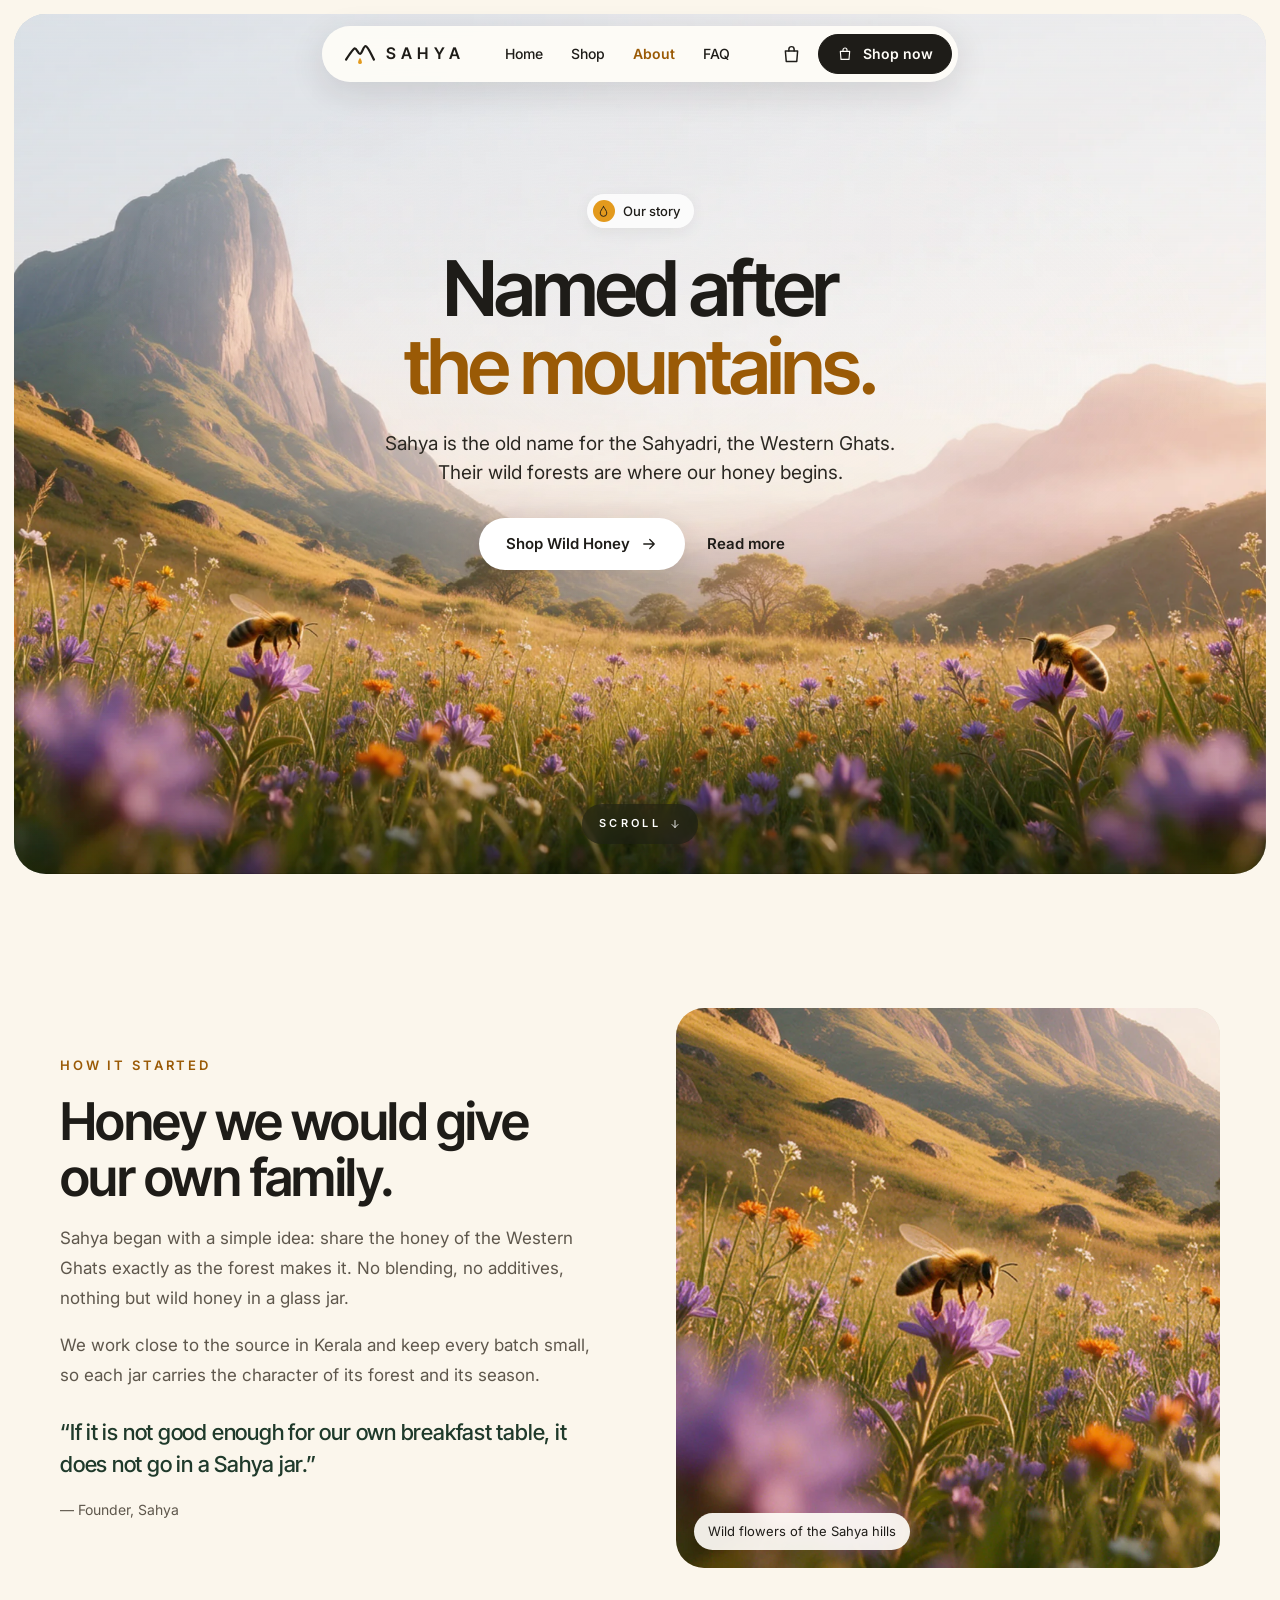
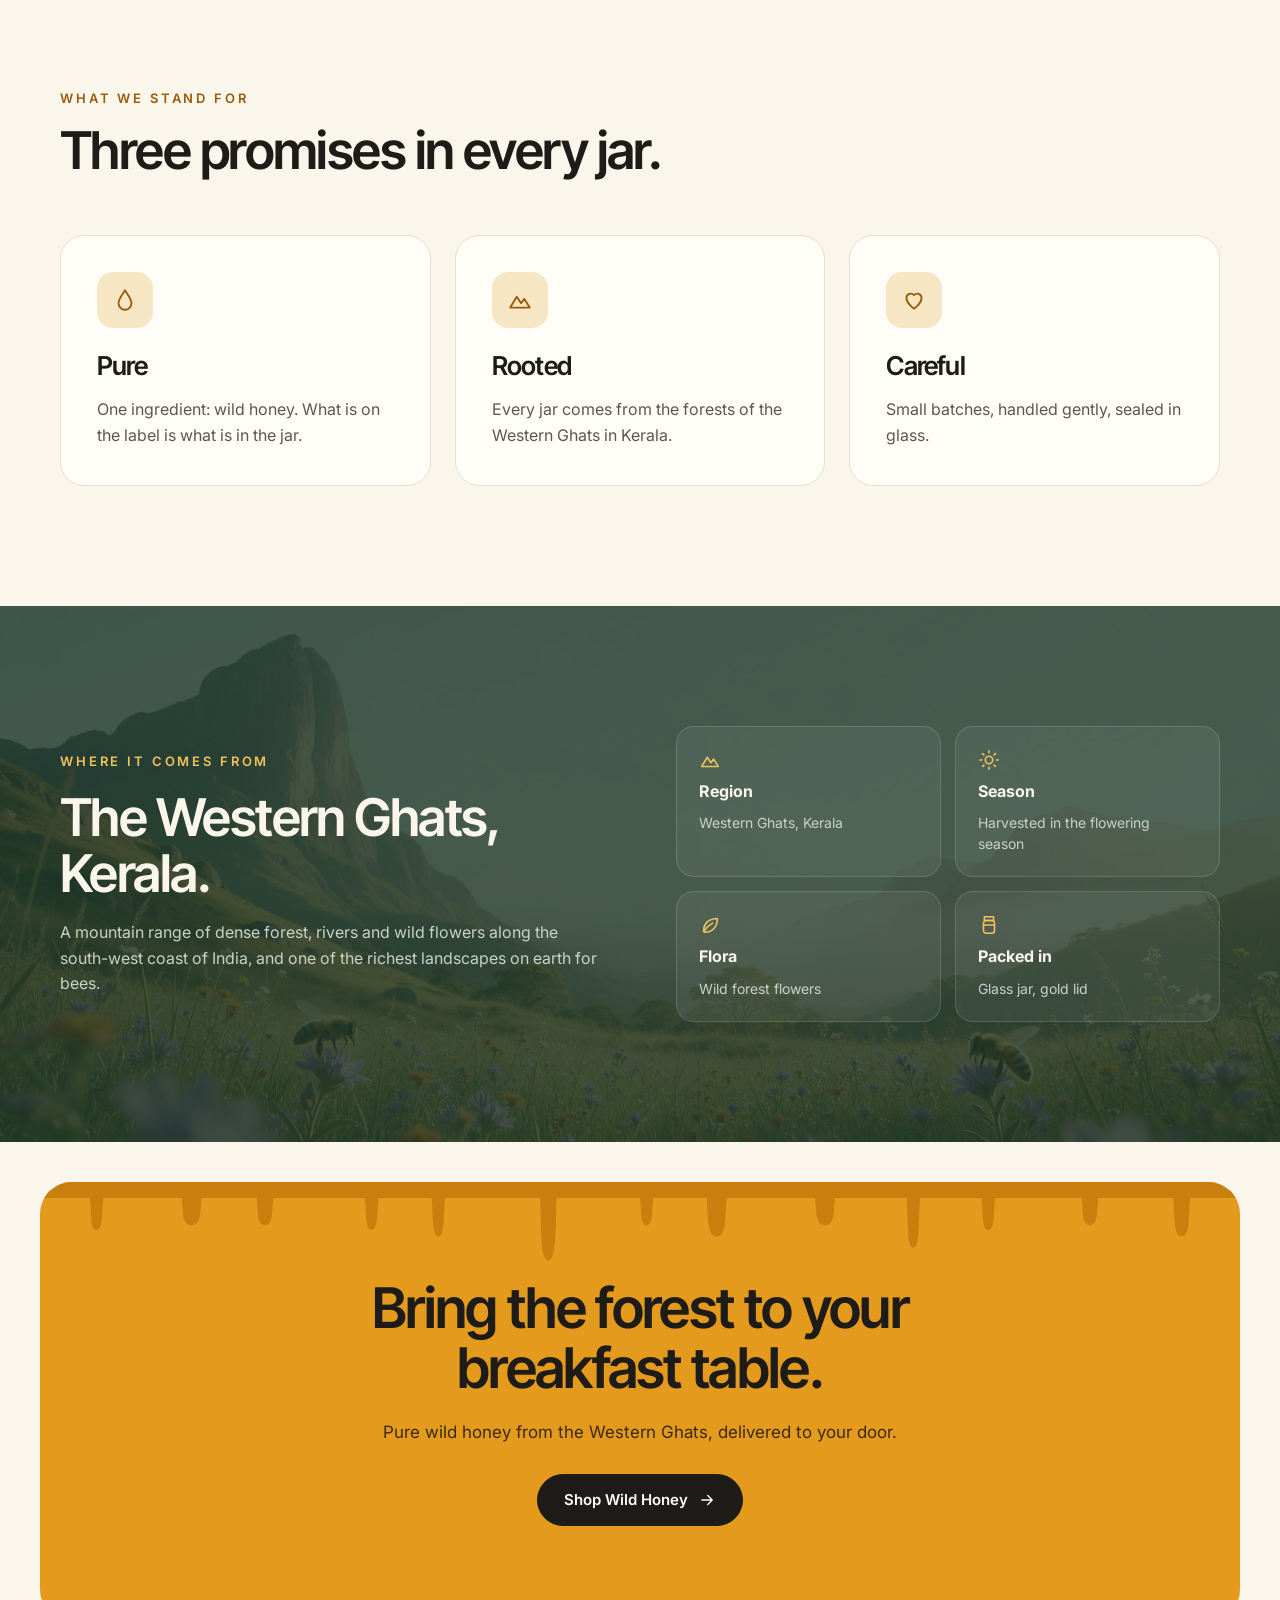
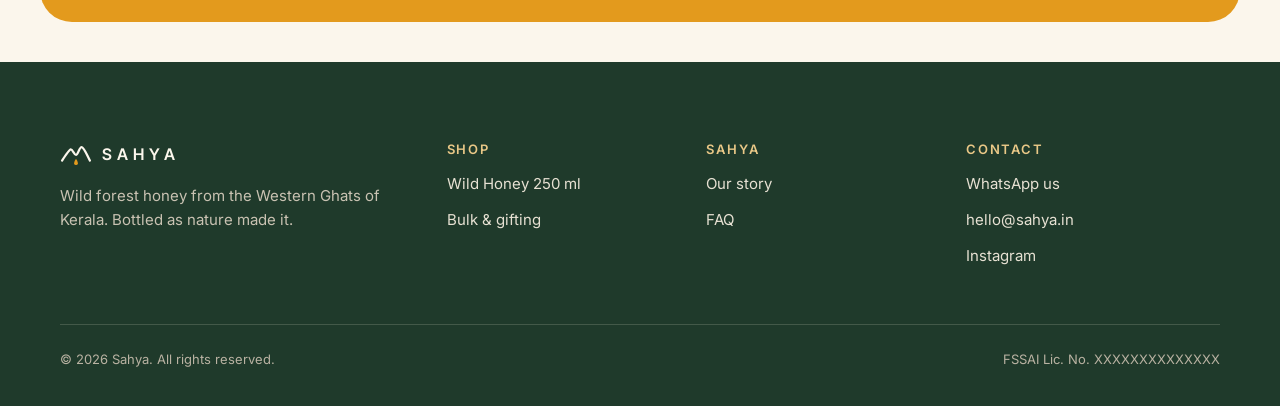
==== about.html @ 7cbea75e "Add hero background video support The hero now loads assets/video/hero.mp4 (and optional hero-mobile" ====
<!doctype html>
<html lang="en" class="no-js">
<head>
  <meta charset="utf-8">
  <meta name="viewport" content="width=device-width, initial-scale=1">
  <title>Our story — Sahya</title>
  <meta name="description" content="Sahya is named after the Sahyadri, the Western Ghats of Kerala, where our wild forest honey comes from.">
  <meta name="theme-color" content="#FBF6EC">
  <link rel="icon" href="assets/img/favicon.svg" type="image/svg+xml">
  <meta property="og:type" content="website">
  <meta property="og:title" content="Our story — Sahya">
  <meta property="og:description" content="Sahya is named after the Sahyadri, the Western Ghats of Kerala, where our wild forest honey comes from.">
  <meta property="og:image" content="assets/img/og-image.jpg">
  <meta name="twitter:card" content="summary_large_image">
  <link rel="preconnect" href="https://fonts.googleapis.com">
  <link rel="preconnect" href="https://fonts.gstatic.com" crossorigin>
  <link rel="stylesheet" href="https://fonts.googleapis.com/css2?family=Inter+Tight:wght@500;600;700&amp;family=Inter:wght@400;500;600&amp;display=swap">
  <link rel="stylesheet" href="assets/css/style.css">
</head>
<body>
<svg width="0" height="0" style="position:absolute" aria-hidden="true"><symbol id="i-leaf" viewBox="0 0 24 24" fill="none" stroke="currentColor" stroke-width="1.7" stroke-linecap="round" stroke-linejoin="round"><path d="M5 19c0-9 6-14 15-14 0 9-5 15-14 15"/><path d="M5 19c3-4 6-7 10-9"/></symbol><symbol id="i-mountain" viewBox="0 0 24 24" fill="none" stroke="currentColor" stroke-width="1.7" stroke-linecap="round" stroke-linejoin="round"><path d="M3 19l6-10 4 6 3-4 5 8z"/></symbol><symbol id="i-drop" viewBox="0 0 24 24" fill="none" stroke="currentColor" stroke-width="1.7" stroke-linecap="round" stroke-linejoin="round"><path d="M12 3c3 5 6 8 6 12a6 6 0 0 1-12 0c0-4 3-7 6-12z"/></symbol><symbol id="i-jar" viewBox="0 0 24 24" fill="none" stroke="currentColor" stroke-width="1.7" stroke-linecap="round" stroke-linejoin="round"><rect x="6" y="7" width="12" height="14" rx="3"/><path d="M7 3h10v4H7z"/><path d="M6 12h12"/></symbol><symbol id="i-bag" viewBox="0 0 24 24" fill="none" stroke="currentColor" stroke-width="1.7" stroke-linecap="round" stroke-linejoin="round"><path d="M5 8h14l-1 12H6z"/><path d="M9 8V6a3 3 0 0 1 6 0v2"/></symbol><symbol id="i-menu" viewBox="0 0 24 24" fill="none" stroke="currentColor" stroke-width="1.7" stroke-linecap="round" stroke-linejoin="round"><path d="M4 7h16M4 12h16M4 17h16"/></symbol><symbol id="i-close" viewBox="0 0 24 24" fill="none" stroke="currentColor" stroke-width="1.7" stroke-linecap="round" stroke-linejoin="round"><path d="M6 6l12 12M18 6L6 18"/></symbol><symbol id="i-chat" viewBox="0 0 24 24" fill="none" stroke="currentColor" stroke-width="1.7" stroke-linecap="round" stroke-linejoin="round"><path d="M4 18l1.5-4A7.5 7.5 0 1 1 9 17.5z"/></symbol><symbol id="i-truck" viewBox="0 0 24 24" fill="none" stroke="currentColor" stroke-width="1.7" stroke-linecap="round" stroke-linejoin="round"><path d="M3 6h11v10H3zM14 10h4l3 3v3h-7"/><circle cx="7" cy="18" r="1.6"/><circle cx="17" cy="18" r="1.6"/></symbol><symbol id="i-sun" viewBox="0 0 24 24" fill="none" stroke="currentColor" stroke-width="1.7" stroke-linecap="round" stroke-linejoin="round"><circle cx="12" cy="12" r="4"/><path d="M12 2v2M12 20v2M2 12h2M20 12h2M5 5l1.4 1.4M17.6 17.6L19 19M5 19l1.4-1.4M17.6 6.4L19 5"/></symbol><symbol id="i-shield" viewBox="0 0 24 24" fill="none" stroke="currentColor" stroke-width="1.7" stroke-linecap="round" stroke-linejoin="round"><path d="M12 3l7 3v6c0 4-3 7-7 9-4-2-7-5-7-9V6z"/><path d="M9 12l2 2 4-4"/></symbol><symbol id="i-heart" viewBox="0 0 24 24" fill="none" stroke="currentColor" stroke-width="1.7" stroke-linecap="round" stroke-linejoin="round"><path d="M12 20s-7-4.5-7-10a4 4 0 0 1 7-2.5A4 4 0 0 1 19 10c0 5.5-7 10-7 10z"/></symbol><symbol id="i-arrow" viewBox="0 0 24 24" fill="none" stroke="currentColor" stroke-width="1.7" stroke-linecap="round" stroke-linejoin="round"><path d="M5 12h14M13 6l6 6-6 6"/></symbol><symbol id="i-down" viewBox="0 0 24 24" fill="none" stroke="currentColor" stroke-width="1.7" stroke-linecap="round" stroke-linejoin="round"><path d="M12 5v14M6 13l6 6 6-6"/></symbol><symbol id="i-minus" viewBox="0 0 24 24" fill="none" stroke="currentColor" stroke-width="1.7" stroke-linecap="round" stroke-linejoin="round"><path d="M6 12h12"/></symbol><symbol id="i-plus" viewBox="0 0 24 24" fill="none" stroke="currentColor" stroke-width="1.7" stroke-linecap="round" stroke-linejoin="round"><path d="M12 6v12M6 12h12"/></symbol><symbol id="i-spoon" viewBox="0 0 24 24" fill="none" stroke="currentColor" stroke-width="1.7" stroke-linecap="round" stroke-linejoin="round"><ellipse cx="12" cy="7" rx="4" ry="5"/><path d="M12 12v9"/></symbol><symbol id="i-cup" viewBox="0 0 24 24" fill="none" stroke="currentColor" stroke-width="1.7" stroke-linecap="round" stroke-linejoin="round"><path d="M5 9h11v5a5 5 0 0 1-5 5h-1a5 5 0 0 1-5-5z"/><path d="M16 11h2a2 2 0 0 1 0 4h-2"/></symbol><symbol id="i-info" viewBox="0 0 24 24" fill="none" stroke="currentColor" stroke-width="1.7" stroke-linecap="round" stroke-linejoin="round"><circle cx="12" cy="12" r="9"/><path d="M12 11v5M12 8h.01"/></symbol><symbol id="i-check" viewBox="0 0 24 24" fill="none" stroke="currentColor" stroke-width="1.7" stroke-linecap="round" stroke-linejoin="round"><path d="M5 12l5 5L20 7"/></symbol></svg>
<a class="skip-link" href="#main">Skip to content</a>

<header class="site-header">
  <nav class="nav" aria-label="Main">
    <a class="logo" href="index.html" aria-label="Sahya home"><svg viewBox="0 0 34 28" aria-hidden="true"><path d="M2 20 C6 14 9 9 11 8 C13 7 15 14 17 14 C19 14 21 5 23 5.5 C26 6 29 15 32 20" fill="none" stroke="currentColor" stroke-width="2.4" stroke-linecap="round" stroke-linejoin="round"/><path d="M17 18 C15.4 20.6 15 21.8 15 22.8 A2 2 0 0 0 19 22.8 C19 21.8 18.6 20.6 17 18Z" fill="#E39A1D"/></svg><span class="logo__word">SAHYA</span></a>
    <ul class="nav__links"><li><a href="index.html">Home</a></li><li><a href="shop.html">Shop</a></li><li><a href="about.html" aria-current="page">About</a></li><li><a href="index.html#faq">FAQ</a></li></ul>
    <div class="nav__actions">
      <a class="icon-btn" href="shop.html" aria-label="Cart"><svg aria-hidden="true"><use href="#i-bag"/></svg><span class="cart-count" hidden>0</span></a>
      <a class="btn btn--ink nav__cta" href="shop.html"><svg aria-hidden="true"><use href="#i-bag"/></svg>Shop now</a>
      <button class="icon-btn icon-btn--dark menu-toggle" type="button" aria-label="Open menu" aria-expanded="false" aria-controls="mobile-menu">
        <span class="icon-menu"><svg aria-hidden="true"><use href="#i-menu"/></svg></span><span class="icon-close" hidden><svg aria-hidden="true"><use href="#i-close"/></svg></span>
      </button>
    </div>
    <div class="mobile-menu" id="mobile-menu">
      <a href="index.html">Home</a><a href="shop.html">Shop Wild Honey</a><a href="about.html">About Sahya</a><a href="index.html#faq">FAQ</a>
      <a class="btn btn--ink" href="shop.html">Shop now</a>
    </div>
  </nav>
</header>
<main id="main">
<section class="hero-wrap" aria-label="Introduction">
  <div class="hero hero--short">
    <div class="hero__media">
      <picture>
        <source media="(min-width: 900px)" srcset="assets/img/hero-desktop.webp" width="2048" height="1154">
        <img src="assets/img/hero-mobile.webp" width="900" height="1501" fetchpriority="high"
             alt="Granite peak, misty valley and a wildflower meadow in the Western Ghats with honeybees on the flowers">
      </picture>
      <!-- Hero video: add assets/video/hero.mp4 (16:9) and optionally assets/video/hero-mobile.mp4 (9:16).
           It fades in over the photo once it can play; until then the photo shows. -->
      <video class="hero__video" muted loop playsinline preload="none" aria-hidden="true"
             data-desktop="assets/video/hero.mp4" data-mobile="assets/video/hero-mobile.mp4"></video>
    </div>
    <div class="hero__shade" aria-hidden="true"></div>
    <div class="hero__content">
      <span class="badge intro"><span class="badge__dot"><svg aria-hidden="true"><use href="#i-drop"/></svg></span>Our story</span>
      <h1 class="hero__title intro">Named after<br><span>the mountains.</span></h1>
      <p class="hero__sub intro">Sahya is the old name for the Sahyadri, the Western Ghats. Their wild forests are where our honey begins.</p>
      <div class="hero__actions intro"><a class="btn btn--white" href="shop.html">Shop Wild Honey<svg aria-hidden="true"><use href="#i-arrow"/></svg></a><a class="btn--text" href="#story">Read more</a></div>
    </div>
    <a class="scroll-pill" href="#story">SCROLL<svg aria-hidden="true"><use href="#i-down"/></svg></a>
  </div>
</section>

<section class="section" id="story">
  <div class="container split split--even">
    <div class="split__text reveal">
      <span class="eyebrow">How it started</span>
      <h2 class="h2">Honey we would give our own family.</h2>
      <!-- EDIT: replace these two paragraphs with the real Sahya story -->
      <p class="lead">Sahya began with a simple idea: share the honey of the Western Ghats exactly as the forest makes it. No blending, no additives, nothing but wild honey in a glass jar.</p>
      <p class="lead">We work close to the source in Kerala and keep every batch small, so each jar carries the character of its forest and its season.</p>
      <p class="quote">“If it is not good enough for our own breakfast table, it does not go in a Sahya jar.”</p>
      <span class="quote-by">— Founder, Sahya</span>
    </div>
    <div class="photo-card photo-card--tall reveal">
      <img src="assets/img/bee-wildflower.webp" width="900" height="900" alt="Honeybee collecting nectar from a purple wildflower" loading="lazy">
      <span class="photo-card__label">Wild flowers of the Sahya hills</span>
    </div>
  </div>
</section>

<section class="section section--tight-top">
  <div class="container">
    <div class="section-head reveal"><span class="eyebrow">What we stand for</span><h2 class="h2">Three promises in every jar.</h2></div>
    <div class="card-grid card-grid--3"><article class="card reveal"><span class="card__icon card__icon--tint"><svg aria-hidden="true"><use href="#i-drop"/></svg></span><h3>Pure</h3><p>One ingredient: wild honey. What is on the label is what is in the jar.</p></article><article class="card reveal"><span class="card__icon card__icon--tint"><svg aria-hidden="true"><use href="#i-mountain"/></svg></span><h3>Rooted</h3><p>Every jar comes from the forests of the Western Ghats in Kerala.</p></article><article class="card reveal"><span class="card__icon card__icon--tint"><svg aria-hidden="true"><use href="#i-heart"/></svg></span><h3>Careful</h3><p>Small batches, handled gently, sealed in glass.</p></article></div>
  </div>
</section>

<section class="section origin">
  <img class="origin__bg" src="assets/img/hero-desktop.webp" alt="" loading="lazy">
  <div class="container split split--even" style="position:relative">
    <div class="split__text reveal">
      <span class="eyebrow eyebrow--light">Where it comes from</span>
      <h2 class="h2">The Western Ghats, Kerala.</h2>
      <p>A mountain range of dense forest, rivers and wild flowers along the south-west coast of India, and one of the richest landscapes on earth for bees.</p>
    </div>
    <div class="origin__facts"><div class="origin__fact reveal"><svg aria-hidden="true"><use href="#i-mountain"/></svg><strong>Region</strong><span>Western Ghats, Kerala</span></div><div class="origin__fact reveal"><svg aria-hidden="true"><use href="#i-sun"/></svg><strong>Season</strong><span>Harvested in the flowering season</span></div><div class="origin__fact reveal"><svg aria-hidden="true"><use href="#i-leaf"/></svg><strong>Flora</strong><span>Wild forest flowers</span></div><div class="origin__fact reveal"><svg aria-hidden="true"><use href="#i-jar"/></svg><strong>Packed in</strong><span>Glass jar, gold lid</span></div></div>
  </div>
</section>
<div style="height:40px"></div>

<section class="cta-wrap">
  <div class="cta reveal">
    <svg class="cta__drips" viewBox="0 0 1440 100" preserveAspectRatio="none" aria-hidden="true"><path d="M0 0 H1440 V20 H1380 C1378 44 1380 68 1370 68 C1360 68 1362 44 1360 20 H1270 C1268 37 1270 54 1260 54 C1250 54 1252 37 1250 20 H1146 C1144 40 1146 60 1138 60 C1130 60 1132 40 1130 20 H1056 C1054 51 1056 82 1048 82 C1040 82 1042 51 1040 20 H954 C952 37 954 54 942 54 C930 54 932 37 930 20 H824 C822 44 824 68 812 68 C800 68 802 44 800 20 H736 C734 37 736 54 728 54 C720 54 722 37 720 20 H620 C618 59 620 98 610 98 C600 98 602 59 600 20 H486 C484 44 486 68 478 68 C470 68 472 44 470 20 H406 C404 40 406 60 398 60 C390 60 392 40 390 20 H280 C278 37 280 54 270 54 C260 54 262 37 260 20 H194 C192 37 194 54 182 54 C170 54 172 37 170 20 H76 C74 40 76 60 68 60 C60 60 62 40 60 20 H0 Z" fill="#C97F0E"/></svg>
    <h2>Bring the forest to your breakfast table.</h2>
    <p>Pure wild honey from the Western Ghats, delivered to your door.</p>
    <a class="btn btn--ink" href="shop.html">Shop Wild Honey<svg aria-hidden="true"><use href="#i-arrow"/></svg></a>
  </div>
</section>
</main>
<footer class="site-footer">
  <div class="container">
    <div class="footer__grid">
      <div class="footer__brand">
        <a class="logo" href="index.html" aria-label="Sahya home"><svg viewBox="0 0 34 28" aria-hidden="true"><path d="M2 20 C6 14 9 9 11 8 C13 7 15 14 17 14 C19 14 21 5 23 5.5 C26 6 29 15 32 20" fill="none" stroke="currentColor" stroke-width="2.4" stroke-linecap="round" stroke-linejoin="round"/><path d="M17 18 C15.4 20.6 15 21.8 15 22.8 A2 2 0 0 0 19 22.8 C19 21.8 18.6 20.6 17 18Z" fill="#E39A1D"/></svg><span class="logo__word">SAHYA</span></a>
        <p>Wild forest honey from the Western Ghats of Kerala. Bottled as nature made it.</p>
      </div>
      <div class="footer__col">
        <h3>Shop</h3>
        <a href="shop.html">Wild Honey 250 ml</a>
        <a href="#" data-whatsapp="Hi Sahya, I would like to ask about bulk or gift orders.">Bulk &amp; gifting</a>
      </div>
      <div class="footer__col">
        <h3>Sahya</h3>
        <a href="about.html">Our story</a>
        <a href="index.html#faq">FAQ</a>
      </div>
      <div class="footer__col footer__contact">
        <h3>Contact</h3>
        <a href="#" data-whatsapp="Hi Sahya!">WhatsApp us</a>
        <a href="mailto:hello@sahya.in">hello@sahya.in</a>
        <a href="https://instagram.com/" rel="noopener" target="_blank">Instagram</a>
      </div>
    </div>
    <div class="footer__bottom">
      <span>© <span data-year>2026</span> Sahya. All rights reserved.</span>
      <span>FSSAI Lic. No. XXXXXXXXXXXXXX</span>
    </div>
  </div>
</footer>

<div class="toast" role="status" aria-live="polite"><svg aria-hidden="true"><use href="#i-check"/></svg><span class="toast__text"></span></div>
<script src="assets/js/main.js" defer></script>
</body>
</html>
---- assets/css/style.css ----
/* ==========================================================================
   Sahya — Kerala Wild Forest Honey
   Main stylesheet (mobile-first, no frameworks)
   ========================================================================== */

/* ---------- 1. Design tokens ---------- */
:root {
  --cream: #FBF6EC;
  --paper: #FFFDF8;
  --ink: #1E1C18;
  --ink-soft: #2B2822;
  --muted: #5E574C;
  --forest: #1F3A2B;
  --forest-2: #2F5240;
  --honey: #E39A1D;
  --honey-deep: #9A5A06;
  --honey-tint: #F7E6C4;
  --line: #E8DFCC;
  --sage: #C9D2C8;

  --font-body: "Inter", system-ui, -apple-system, "Segoe UI", sans-serif;
  --font-head: "Inter Tight", "Inter", system-ui, sans-serif;

  --radius-sm: 14px;
  --radius: 24px;
  --radius-lg: 32px;
  --container: 1240px;
  --gutter: 22px;
  --section: 72px;

  --shadow-sm: 0 4px 16px rgba(30, 28, 24, .06);
  --shadow: 0 10px 34px rgba(30, 28, 24, .12);
  --ease: cubic-bezier(.2, .7, .2, 1);
}

@media (min-width: 900px) {
  :root { --gutter: 40px; --section: 120px; }
}

/* ---------- 2. Base ---------- */
*, *::before, *::after { box-sizing: border-box; }
html { scroll-behavior: smooth; -webkit-text-size-adjust: 100%; }
body {
  margin: 0;
  font-family: var(--font-body);
  font-size: 16px;
  line-height: 1.6;
  color: var(--ink);
  background: var(--cream);
  -webkit-font-smoothing: antialiased;
  text-rendering: optimizeLegibility;
}
img { display: block; max-width: 100%; height: auto; }
a { color: var(--forest); }
a:hover { color: var(--honey-deep); }
button { font: inherit; color: inherit; }
:focus-visible { outline: 3px solid var(--honey); outline-offset: 3px; border-radius: 6px; }
h1, h2, h3 {
  font-family: var(--font-head);
  font-weight: 600;
  letter-spacing: -0.03em;
  line-height: 1.08;
  margin: 0;
}
p { margin: 0; }
.sr-only {
  position: absolute; width: 1px; height: 1px; padding: 0; margin: -1px;
  overflow: hidden; clip: rect(0, 0, 0, 0); white-space: nowrap; border: 0;
}
.skip-link {
  position: absolute; left: 12px; top: -60px; z-index: 100;
  padding: 10px 16px; border-radius: 999px; background: var(--ink); color: var(--paper);
}
.skip-link:focus { top: 12px; }

.container { width: 100%; max-width: var(--container); margin: 0 auto; padding: 0 var(--gutter); }
.section { padding: var(--section) 0; }
.section--tight-top { padding-top: 0; }

.eyebrow {
  display: inline-block;
  font-size: 13px; font-weight: 600; letter-spacing: .22em; text-transform: uppercase;
  color: var(--honey-deep);
}
.eyebrow--light { color: #F4C25B; }
.h2 { font-size: clamp(34px, 4.4vw, 52px); }
.lead { font-size: 17px; line-height: 1.65; color: var(--muted); }
.section-head { display: flex; flex-direction: column; gap: 14px; margin-bottom: 32px; }
@media (min-width: 900px) {
  .section-head { margin-bottom: 56px; }
  .section-head--split { flex-direction: row; align-items: flex-end; justify-content: space-between; gap: 40px; }
  .section-head--split .lead { max-width: 420px; }
}
.section-head__title { display: flex; flex-direction: column; gap: 14px; max-width: 640px; }

/* ---------- 3. Buttons ---------- */
.btn {
  display: inline-flex; align-items: center; justify-content: center; gap: 10px;
  height: 52px; padding: 0 26px; border-radius: 999px;
  border: 1.5px solid transparent;
  font-size: 15px; font-weight: 600; text-decoration: none; cursor: pointer;
  transition: background .2s, color .2s, transform .2s, box-shadow .2s;
}
.btn svg { width: 18px; height: 18px; flex: none; }
.btn--dark { background: var(--forest); color: var(--paper); border-color: var(--forest); }
.btn--dark:hover { background: var(--forest-2); color: var(--paper); }
.btn--ink { background: var(--ink); color: var(--paper); border-color: var(--ink); }
.btn--ink:hover { background: var(--forest); border-color: var(--forest); color: var(--paper); }
.btn--line { background: transparent; color: var(--forest); border-color: var(--forest); }
.btn--line:hover { background: rgba(31, 58, 43, .08); color: var(--forest); }
.btn--white { background: #fff; color: var(--ink); box-shadow: 0 10px 28px rgba(30, 28, 24, .16); }
.btn--white:hover { color: var(--ink); transform: translateY(-1px); box-shadow: 0 14px 34px rgba(30, 28, 24, .22); }
.btn--text { height: 52px; padding: 0 16px; color: var(--ink); text-decoration: none; font-weight: 600; font-size: 15px; display: inline-flex; align-items: center; }
.btn--text:hover { color: var(--honey-deep); }
.btn--block { width: 100%; }
@media (min-width: 600px) { .btn--block-mobile { width: auto; } }

/* ---------- 4. Header / pill navigation ---------- */
.site-header {
  position: fixed; z-index: 50; top: 18px; left: 0; right: 0;
  display: flex; justify-content: center; padding: 0 14px;
  pointer-events: none;
}
.nav {
  pointer-events: auto;
  position: relative;
  display: flex; align-items: center; justify-content: space-between; gap: 28px;
  width: 100%; max-width: 820px;
  padding: 6px 6px 6px 18px; border-radius: 999px;
  background: rgba(255, 253, 248, .9);
  -webkit-backdrop-filter: blur(14px); backdrop-filter: blur(14px);
  box-shadow: 0 10px 34px rgba(30, 28, 24, .12);
  transition: box-shadow .3s, background .3s;
}
.site-header.is-scrolled .nav { background: rgba(255, 253, 248, .97); box-shadow: 0 12px 40px rgba(30, 28, 24, .18); }
.logo { display: inline-flex; align-items: center; gap: 10px; text-decoration: none; color: var(--ink); }
.logo:hover { color: var(--ink); }
.logo svg { width: 32px; height: 26px; flex: none; }
.logo__word { font-family: var(--font-head); font-weight: 600; font-size: 16px; letter-spacing: .32em; }
.nav__links { display: none; gap: 4px; list-style: none; margin: 0; padding: 0; }
.nav__links a {
  display: inline-flex; padding: 8px 12px; border-radius: 999px;
  font-size: 14px; font-weight: 500; color: var(--ink); text-decoration: none;
}
.nav__links a:hover { background: rgba(30, 28, 24, .06); color: var(--ink); }
.nav__links a[aria-current="page"] { font-weight: 600; color: var(--honey-deep); }
.nav__actions { display: flex; align-items: center; gap: 4px; }
.icon-btn {
  position: relative; display: grid; place-items: center; width: 44px; height: 44px;
  border: 0; border-radius: 50%; background: transparent; color: var(--ink);
  cursor: pointer; text-decoration: none;
}
.icon-btn:hover { background: rgba(30, 28, 24, .06); color: var(--ink); }
.icon-btn svg { width: 21px; height: 21px; }
.icon-btn--dark { background: var(--ink); color: var(--paper); }
.icon-btn--dark:hover { background: var(--forest); color: var(--paper); }
.cart-count {
  position: absolute; top: 4px; right: 2px; min-width: 18px; height: 18px; padding: 0 5px;
  border-radius: 999px; background: var(--honey); color: var(--ink);
  font-size: 11px; font-weight: 700; line-height: 18px; text-align: center;
}
.cart-count[hidden] { display: none; }
.nav__cta { display: none; height: 40px; padding: 0 18px; font-size: 14px; }
.nav__cta svg { width: 16px; height: 16px; }

.mobile-menu {
  position: absolute; top: calc(100% + 8px); left: 0; right: 0;
  display: flex; flex-direction: column; padding: 8px;
  border-radius: 22px; background: var(--paper); box-shadow: 0 20px 50px rgba(30, 28, 24, .2);
  opacity: 0; transform: translateY(-6px); visibility: hidden;
  transition: opacity .2s, transform .2s, visibility .2s;
}
.mobile-menu.is-open { opacity: 1; transform: none; visibility: visible; }
.mobile-menu a:not(.btn) {
  padding: 14px 16px; border-radius: 12px; font-size: 17px; font-weight: 500;
  color: var(--ink); text-decoration: none;
}
.mobile-menu a:not(.btn):hover { background: var(--cream); }
.mobile-menu .btn { margin: 8px; }

@media (min-width: 900px) {
  .site-header { top: 26px; }
  .nav { width: auto; padding-left: 22px; }
  .nav__links { display: flex; }
  .nav__cta { display: inline-flex; }
  .menu-toggle, .mobile-menu { display: none; }
}

/* Inner pages: header sits on cream */
.page-top { padding-top: 104px; }
@media (min-width: 900px) { .page-top { padding-top: 120px; } }

/* ---------- 5. Hero ---------- */
.hero-wrap { padding: 8px; }
.hero {
  position: relative; overflow: hidden;
  height: 880px; max-height: 100svh; min-height: 660px;
  border-radius: var(--radius);
  background: linear-gradient(180deg, #C9D0DA 0%, #D3D9DF 40%, #DCDFE4 100%);
  isolation: isolate;
}
.hero__media {
  position: absolute; left: 0; right: 0; bottom: 0; top: 34%;
  -webkit-mask-image: linear-gradient(180deg, transparent 0%, #000 16%);
  mask-image: linear-gradient(180deg, transparent 0%, #000 16%);
  overflow: hidden; z-index: -2;
}
.hero__media img, .hero__media video {
  width: 100%; height: 100%; object-fit: cover; object-position: 50% 100%;
  animation: kenburns 40s ease-in-out infinite alternate;
  transform-origin: 50% 70%; will-change: transform; backface-visibility: hidden;
}
.hero__media picture, .hero__media picture img { position: absolute; inset: 0; width: 100%; height: 100%; }
.hero__video {
  position: absolute; inset: 0; opacity: 0; transition: opacity 1.2s ease;
  animation: none !important;
}
.hero__video.is-playing { opacity: 1; }
.hero__shade {
  position: absolute; inset: 0; z-index: -1; pointer-events: none;
  background:
    radial-gradient(ellipse 46% 34% at 50% 40%, rgba(240, 240, 242, .5), rgba(240, 240, 242, 0) 100%),
    linear-gradient(180deg,
    rgba(236, 238, 241, .55) 0%, rgba(236, 238, 241, .2) 30%, rgba(236, 238, 241, 0) 48%,
    rgba(20, 22, 16, 0) 78%, rgba(20, 22, 16, .22) 100%);
}
.hero__content {
  display: flex; flex-direction: column; align-items: center; text-align: center; gap: 14px;
  max-width: 900px; margin: 0 auto; padding: 116px 22px 0;
}
.badge {
  display: inline-flex; align-items: center; gap: 8px;
  padding: 6px 14px 6px 6px; border-radius: 999px;
  background: rgba(255, 255, 255, .78);
  -webkit-backdrop-filter: blur(8px); backdrop-filter: blur(8px);
  box-shadow: var(--shadow-sm);
  font-size: 13px; font-weight: 500; color: var(--ink);
}
.badge__dot { display: grid; place-items: center; width: 22px; height: 22px; border-radius: 50%; background: var(--honey); }
.badge__dot svg { width: 13px; height: 13px; }
.hero__title { font-size: clamp(40px, 6vw, 92px); line-height: 1.02; letter-spacing: -0.04em; }
.hero__title span { color: var(--honey-deep); }
.hero__sub { max-width: 520px; font-size: 16px; line-height: 1.55; color: var(--ink-soft); }
.hero__actions { display: flex; flex-wrap: wrap; justify-content: center; align-items: center; gap: 6px; padding-top: 8px; }
.hero__actions .btn--text { display: none; }
.scroll-pill {
  position: absolute; left: 50%; bottom: 22px; transform: translateX(-50%);
  display: flex; align-items: center; justify-content: center; gap: 8px;
  width: 116px; height: 40px; border-radius: 999px;
  background: rgba(24, 26, 20, .5); -webkit-backdrop-filter: blur(10px); backdrop-filter: blur(10px);
  color: #fff; text-decoration: none; font-size: 11px; font-weight: 600; letter-spacing: .3em;
  animation: bob 2.4s ease-in-out infinite;
}
.scroll-pill:hover { color: #fff; background: rgba(24, 26, 20, .65); }
.scroll-pill svg { width: 12px; height: 12px; }

@media (min-width: 900px) {
  .hero-wrap { padding: 14px; }
  .hero { height: 940px; min-height: 720px; max-height: calc(100vh - 28px); border-radius: var(--radius-lg); background: #D8DDE3; }
  .hero__media { top: 0; -webkit-mask-image: none; mask-image: none; }
  .hero__media img, .hero__media video { object-position: 50% 62%; }
  .hero__content { gap: 22px; padding-top: clamp(140px, 20vh, 190px); }
  .hero__sub { font-size: 19px; }
  .hero__actions .btn--text { display: inline-flex; }
  .scroll-pill { bottom: 30px; }
}
.hero--short { height: 760px; }
@media (min-width: 900px) { .hero--short { height: 860px; } }

/* ---------- 6. Highlights strip ---------- */
.highlights { padding: 48px 0; }
.highlights__grid {
  display: grid; grid-template-columns: repeat(2, minmax(0, 1fr)); gap: 28px 18px;
  padding-bottom: 40px; border-bottom: 1px solid var(--line);
}
.highlight { display: flex; flex-direction: column; gap: 14px; }
.icon-circle {
  flex: none; display: grid; place-items: center; width: 52px; height: 52px; border-radius: 50%;
  background: var(--honey-tint); color: var(--honey-deep);
}
.icon-circle svg { width: 24px; height: 24px; }
.highlight__text strong { display: block; font-size: 15px; font-weight: 600; }
.highlight__text span { display: block; font-size: 14px; color: var(--muted); line-height: 1.45; }
@media (min-width: 900px) {
  .highlights { padding: 80px 0 64px; }
  .highlights__grid { grid-template-columns: repeat(4, minmax(0, 1fr)); gap: 32px; padding-bottom: 56px; }
  .highlight { flex-direction: row; align-items: center; }
  .highlight__text strong { font-size: 16px; }
}

/* ---------- 7. Cards ---------- */
.card-grid { display: grid; gap: 16px; }
@media (min-width: 900px) { .card-grid--3 { grid-template-columns: repeat(3, minmax(0, 1fr)); gap: 24px; } }
@media (min-width: 700px) { .card-grid--4 { grid-template-columns: repeat(2, minmax(0, 1fr)); } }
@media (min-width: 1100px) { .card-grid--4 { grid-template-columns: repeat(4, minmax(0, 1fr)); } }
.card {
  display: flex; flex-direction: column; gap: 16px; padding: 26px;
  border-radius: var(--radius); background: var(--paper); border: 1px solid var(--line);
  transition: transform .3s var(--ease), box-shadow .3s var(--ease);
}
.card:hover { transform: translateY(-3px); box-shadow: var(--shadow); }
.card h3 { font-size: 24px; margin-top: 8px; }
.card p { font-size: 16px; line-height: 1.65; color: var(--muted); }
.card__icon {
  display: grid; place-items: center; width: 56px; height: 56px; border-radius: 16px;
  background: var(--forest); color: #F4C25B;
}
.card__icon svg { width: 26px; height: 26px; }
.card__icon--tint { background: var(--honey-tint); color: var(--honey-deep); }
.card--sm { padding: 24px; gap: 12px; border-radius: 20px; }
.card--sm h3 { font-size: 20px; margin-top: 0; }
.card--sm p { font-size: 15px; }
.card--sm .card__icon { width: 48px; height: 48px; border-radius: 14px; }
@media (min-width: 900px) { .card { padding: 36px; } .card h3 { font-size: 26px; } .card--sm { padding: 24px; } .card--sm h3 { font-size: 20px; } }

/* ---------- 8. Featured product ---------- */
.feature { display: grid; gap: 32px; align-items: center; }
@media (min-width: 900px) { .feature { grid-template-columns: repeat(2, minmax(0, 1fr)); gap: 72px; } }
.product-stage {
  position: relative; overflow: hidden; display: grid; place-items: center;
  min-height: 380px; padding: 40px 24px; border-radius: 28px;
  background: radial-gradient(circle at 50% 42%, #FFF3D6 0%, #F7E6C4 55%, #EFD6A6 100%);
}
.product-stage img { width: 200px; filter: drop-shadow(0 24px 30px rgba(90, 60, 10, .28)); animation: float 6s ease-in-out infinite; }
@media (min-width: 900px) { .product-stage { min-height: 560px; padding: 56px; } .product-stage img { width: 300px; } }
.tag {
  position: absolute; top: 20px; left: 20px; padding: 8px 14px; border-radius: 999px;
  background: var(--forest); color: var(--paper); font-size: 12px; font-weight: 600; letter-spacing: .08em;
}
.feature__info { display: flex; flex-direction: column; gap: 18px; }
.price-row { display: flex; align-items: baseline; flex-wrap: wrap; gap: 12px; }
.price { font-family: var(--font-head); font-size: 28px; font-weight: 600; color: var(--honey-deep); letter-spacing: -0.02em; }
.price-note { font-size: 15px; color: var(--muted); }
.spec-list { list-style: none; margin: 0; padding: 0; }
.spec-list li { display: flex; gap: 14px; align-items: flex-start; padding: 16px 0; border-top: 1px solid var(--line); }
.spec-list svg { width: 20px; height: 20px; color: var(--honey-deep); flex: none; margin-top: 2px; }
.spec-list strong { display: block; font-size: 13px; letter-spacing: .14em; text-transform: uppercase; }
.spec-list span { font-size: 15px; color: var(--muted); }
.btn-row { display: flex; flex-wrap: wrap; gap: 12px; padding-top: 6px; }
.btn-row .btn { flex: 1 1 100%; }
@media (min-width: 600px) { .btn-row .btn { flex: 0 0 auto; } }

/* ---------- 9. Process (forest band) ---------- */
.process { position: relative; overflow: hidden; background: var(--forest); color: var(--cream); }
.process .h2 { color: var(--cream); }
.process__ridge { position: absolute; left: 0; bottom: 0; width: 100%; height: 120px; opacity: .35; pointer-events: none; }
@media (min-width: 900px) { .process__ridge { height: 200px; } }
.steps { position: relative; list-style: none; margin: 0; padding: 0; display: grid; gap: 28px; }
.step { display: flex; gap: 18px; }
.step__num {
  flex: none; display: grid; place-items: center; width: 56px; height: 56px; border-radius: 50%;
  background: var(--honey); color: var(--ink);
  font-family: var(--font-head); font-size: 22px; font-weight: 600; position: relative; z-index: 1;
}
.step h3 { font-size: 22px; color: var(--cream); margin-bottom: 8px; }
.step p { font-size: 15px; line-height: 1.6; color: var(--sage); }
@media (min-width: 900px) {
  .steps { grid-template-columns: repeat(4, minmax(0, 1fr)); gap: 40px; }
  .steps::before { content: ""; position: absolute; left: 28px; right: 12%; top: 28px; border-top: 2px dashed rgba(244, 194, 91, .45); }
  .step { flex-direction: column; gap: 16px; }
}

/* ---------- 10. Split (image + text) ---------- */
.split { display: grid; gap: 32px; align-items: center; }
@media (min-width: 900px) { .split { grid-template-columns: 1.1fr 1fr; gap: 72px; } .split--even { grid-template-columns: 1fr 1fr; } }
.photo-card { position: relative; overflow: hidden; border-radius: 28px; min-height: 320px; background: #E9E2CF; }
.photo-card img { position: absolute; inset: 0; width: 100%; height: 100%; object-fit: cover; transition: transform 1.2s var(--ease); }
.photo-card:hover img { transform: scale(1.04); }
.photo-card__label {
  position: absolute; left: 18px; bottom: 18px; padding: 8px 14px; border-radius: 999px;
  background: rgba(255, 253, 248, .92); font-size: 13px; color: var(--ink);
}
@media (min-width: 900px) { .photo-card { min-height: 480px; } .photo-card--tall { min-height: 560px; } }
.split__text { display: flex; flex-direction: column; gap: 18px; }
.split__text .lead { line-height: 1.75; }
.quote { font-family: var(--font-head); font-size: 22px; font-weight: 500; line-height: 1.45; color: var(--forest); letter-spacing: -0.01em; margin-top: 8px; }
.quote-by { font-size: 14px; color: var(--muted); }

/* ---------- 11. FAQ / accordions ---------- */
.faq { display: grid; gap: 24px; }
@media (min-width: 900px) { .faq { grid-template-columns: 1fr 1.6fr; gap: 72px; } }
.accordion { border-top: 1px solid var(--line); }
.accordion details { border-bottom: 1px solid var(--line); }
.accordion summary {
  display: flex; justify-content: space-between; align-items: center; gap: 20px;
  padding: 22px 4px; cursor: pointer; list-style: none;
  font-size: 17px; font-weight: 500;
}
.accordion summary::-webkit-details-marker { display: none; }
.accordion__icon {
  flex: none; display: grid; place-items: center; width: 36px; height: 36px; border-radius: 50%;
  background: var(--honey-tint); color: var(--honey-deep); transition: transform .25s var(--ease);
}
.accordion__icon svg { width: 18px; height: 18px; }
.accordion details[open] .accordion__icon { transform: rotate(45deg); }
.accordion details p { padding: 0 4px 24px; font-size: 16px; line-height: 1.7; color: var(--muted); max-width: 720px; }
.accordion--compact summary { padding: 18px 2px; font-size: 16px; font-weight: 600; }
.accordion--compact .accordion__icon { width: auto; height: auto; background: none; }
.accordion--compact details p { padding: 0 2px 20px; font-size: 15px; }
@media (min-width: 900px) { .accordion summary { font-size: 19px; } .accordion--compact summary { font-size: 16px; } }

/* ---------- 12. CTA band ---------- */
.cta-wrap { padding: 0 16px 16px; }
@media (min-width: 900px) { .cta-wrap { padding: 0 40px 40px; } }
.cta {
  position: relative; overflow: hidden; max-width: 1360px; margin: 0 auto;
  display: flex; flex-direction: column; align-items: center; text-align: center; gap: 20px;
  padding: 72px 24px; border-radius: var(--radius);
  background: var(--honey);
}
.cta__drips { position: absolute; left: 0; top: 0; width: 100%; height: 50px; }
.cta__drips path { transform-box: fill-box; transform-origin: 50% 0; animation: drip 5s ease-in-out infinite; }
.cta h2 { position: relative; max-width: 760px; font-size: clamp(32px, 4.6vw, 56px); }
.cta p { position: relative; max-width: 520px; font-size: 17px; color: #3A2A0E; }
.cta .btn { position: relative; margin-top: 8px; }
@media (min-width: 900px) { .cta { padding: 96px 40px; border-radius: var(--radius-lg); } .cta__drips { height: 80px; } }

/* ---------- 13. Footer ---------- */
.site-footer { background: var(--forest); color: #E7E1D3; padding: 56px 0 28px; }
.footer__grid { display: grid; grid-template-columns: repeat(2, minmax(0, 1fr)); gap: 36px 20px; }
.footer__brand { grid-column: 1 / -1; display: flex; flex-direction: column; gap: 16px; }
.footer__brand .logo { color: var(--cream); }
.footer__brand p { max-width: 320px; font-size: 15px; color: #C9C2B2; }
.footer__col { display: flex; flex-direction: column; gap: 12px; }
.footer__col h3 { font-family: var(--font-body); font-size: 13px; letter-spacing: .14em; text-transform: uppercase; color: #E9C887; margin-bottom: 4px; }
.footer__col a, .footer__col span { color: #E7E1D3; text-decoration: none; font-size: 15px; }
.footer__col a:hover { color: #F4C25B; }
.footer__contact { grid-column: 1 / -1; }
.footer__bottom {
  display: flex; flex-wrap: wrap; justify-content: space-between; gap: 12px;
  margin-top: 40px; padding-top: 24px; border-top: 1px solid rgba(231, 225, 211, .18);
  font-size: 13px; color: #B9B2A2;
}
@media (min-width: 900px) {
  .site-footer { padding: 80px 0 36px; }
  .footer__grid { grid-template-columns: 1.6fr 1fr 1fr 1.2fr; gap: 48px; }
  .footer__brand, .footer__contact { grid-column: auto; }
  .footer__bottom { margin-top: 56px; }
}

/* ---------- 14. Product page ---------- */
.breadcrumb { display: flex; flex-wrap: wrap; gap: 8px; font-size: 14px; color: var(--muted); margin-bottom: 18px; list-style: none; padding: 0; }
.breadcrumb a { color: var(--muted); }
.breadcrumb li + li::before { content: "/"; margin-right: 8px; }
.pdp { display: grid; gap: 28px; align-items: start; }
@media (min-width: 900px) { .pdp { grid-template-columns: 1.05fr 1fr; gap: 72px; } .breadcrumb { margin-bottom: 28px; } }
.gallery { display: flex; flex-direction: column; gap: 12px; }
@media (min-width: 900px) { .gallery { position: sticky; top: 110px; gap: 16px; } }
.gallery__main {
  position: relative; overflow: hidden; height: 420px; border-radius: var(--radius);
  background: radial-gradient(circle at 50% 40%, #FFF4DA 0%, #F7E6C4 55%, #EAD09C 100%);
  display: grid; place-items: center;
}
.gallery__main img { transition: opacity .35s; }
.gallery__main img.is-jar { width: 230px; filter: drop-shadow(0 26px 30px rgba(90, 60, 10, .3)); }
.gallery__main img.is-photo { position: absolute; inset: 0; width: 100%; height: 100%; object-fit: cover; }
.gallery__main img.is-fading { opacity: 0; }
@media (min-width: 900px) { .gallery__main { height: 620px; border-radius: var(--radius-lg); } .gallery__main img.is-jar { width: 330px; } }
.thumbs { display: grid; grid-template-columns: repeat(4, minmax(0, 1fr)); gap: 10px; }
.thumb {
  position: relative; aspect-ratio: 1; padding: 0; overflow: hidden; cursor: pointer;
  border-radius: 16px; border: 1.5px solid var(--line); background: var(--honey-tint);
}
.thumb img { width: 100%; height: 100%; object-fit: cover; }
.thumb--jar img { object-fit: contain; padding: 10%; }
.thumb[aria-pressed="true"] { border: 2px solid var(--forest); }
.thumb[aria-pressed="true"]::after { content: ""; position: absolute; inset: 0; border-radius: 14px; box-shadow: inset 0 0 0 2px var(--paper); }
@media (min-width: 900px) { .thumbs { gap: 14px; } }

.pdp__info { display: flex; flex-direction: column; gap: 20px; }
@media (min-width: 900px) { .pdp__info { gap: 24px; } }
.pdp__title { font-size: clamp(38px, 4.4vw, 56px); line-height: 1.04; }
.pdp__price { font-size: 30px; }
.field-label { display: block; font-size: 13px; font-weight: 600; letter-spacing: .14em; text-transform: uppercase; margin-bottom: 12px; }
.size-group { border: 0; margin: 0; padding: 0; }
.size-group legend { padding: 0; }
.sizes { display: grid; grid-template-columns: repeat(3, minmax(0, 1fr)); gap: 10px; }
.size {
  min-height: 64px; display: flex; flex-direction: column; align-items: center; justify-content: center; gap: 2px;
  border-radius: var(--radius-sm); border: 1.5px solid var(--line); background: var(--paper); cursor: pointer;
  transition: border-color .2s, background .2s;
}
.size strong { font-size: 16px; }
.size span { font-size: 12px; color: var(--muted); }
.size:hover { border-color: #CFC3A8; }
.size[aria-pressed="true"] { border: 2px solid var(--forest); background: rgba(31, 58, 43, .05); }
.size:disabled { opacity: .55; cursor: not-allowed; }
.buy-row { display: flex; flex-wrap: wrap; gap: 12px; }
.stepper { display: flex; align-items: center; height: 54px; border-radius: 999px; border: 1.5px solid var(--line); background: var(--paper); }
.stepper button { width: 52px; height: 52px; border: 0; background: none; display: grid; place-items: center; cursor: pointer; border-radius: 50%; }
.stepper button:hover { background: var(--cream); }
.stepper svg { width: 18px; height: 18px; }
.stepper output { min-width: 28px; text-align: center; font-size: 17px; font-weight: 600; }
.buy-row .btn { flex: 1 1 200px; height: 54px; font-size: 16px; }
.btn--whatsapp { height: 54px; font-size: 16px; }
.delivery {
  display: flex; align-items: center; gap: 12px; padding: 14px 16px; border-radius: var(--radius-sm);
  background: var(--honey-tint); font-size: 14px;
}
.delivery svg { width: 20px; height: 20px; color: var(--honey-deep); flex: none; }
.facts { display: grid; grid-template-columns: minmax(0, 1fr); gap: 10px; }
@media (min-width: 480px) { .facts { grid-template-columns: repeat(3, minmax(0, 1fr)); } }
.fact { display: flex; flex-direction: column; gap: 6px; padding: 16px; border-radius: 16px; background: var(--paper); border: 1px solid var(--line); }
.fact svg { width: 20px; height: 20px; color: var(--honey-deep); }
.fact strong { font-size: 12px; letter-spacing: .12em; text-transform: uppercase; }
.fact span { font-size: 14px; color: var(--muted); line-height: 1.4; }
.notice {
  display: flex; gap: 12px; align-items: flex-start; margin-top: 16px;
  padding: 16px 18px; border-radius: var(--radius-sm); border: 1px solid var(--line); background: var(--paper);
  font-size: 14px; color: var(--muted);
}
.notice svg { width: 20px; height: 20px; color: var(--honey-deep); flex: none; }

/* ---------- 15. About: origin band ---------- */
.origin { position: relative; overflow: hidden; color: var(--cream); background: var(--forest); }
.origin__bg { position: absolute; inset: 0; width: 100%; height: 100%; object-fit: cover; opacity: .18; }
.origin .h2 { color: var(--cream); }
.origin p { color: var(--sage); }
.origin__facts { display: grid; grid-template-columns: repeat(2, minmax(0, 1fr)); gap: 14px; }
.origin__fact {
  display: flex; flex-direction: column; gap: 8px; padding: 22px; border-radius: 18px;
  background: rgba(255, 253, 248, .06); border: 1px solid rgba(255, 253, 248, .14);
}
.origin__fact svg { width: 22px; height: 22px; color: #F4C25B; }
.origin__fact strong { font-size: 16px; }
.origin__fact span { font-size: 14px; color: var(--sage); line-height: 1.5; }

/* ---------- 16. Toast ---------- */
.toast {
  position: fixed; z-index: 60; left: 50%; bottom: 24px; transform: translate(-50%, 20px);
  display: flex; align-items: center; gap: 10px; padding: 14px 20px; border-radius: 999px;
  background: var(--ink); color: var(--paper); font-size: 15px; font-weight: 500;
  box-shadow: var(--shadow); opacity: 0; pointer-events: none; transition: opacity .3s, transform .3s var(--ease);
}
.toast.is-visible { opacity: 1; transform: translate(-50%, 0); }
.toast svg { width: 18px; height: 18px; color: #F4C25B; }

/* ---------- 17. Motion ---------- */
@keyframes kenburns { from { transform: scale(1); } to { transform: scale(1.06); } }
@keyframes bob { 0%, 100% { transform: translate(-50%, 0); } 50% { transform: translate(-50%, 6px); } }
@keyframes float { 0%, 100% { transform: translateY(0); } 50% { transform: translateY(-14px); } }
@keyframes drip { 0%, 100% { transform: scaleY(1); } 50% { transform: scaleY(1.18); } }
@keyframes rise-in { from { opacity: 0; transform: translateY(18px); } to { opacity: 1; transform: none; } }

.intro { animation: rise-in .9s var(--ease) both; }
.intro:nth-child(2) { animation-delay: .1s; }
.intro:nth-child(3) { animation-delay: .2s; }
.intro:nth-child(4) { animation-delay: .3s; }

.reveal { opacity: 0; transform: translateY(24px); transition: opacity .8s var(--ease), transform .8s var(--ease); }
.reveal.is-visible { opacity: 1; transform: none; }
.no-js .reveal { opacity: 1; transform: none; }

@media (prefers-reduced-motion: reduce) {
  *, *::before, *::after { animation: none !important; transition: none !important; scroll-behavior: auto !important; }
  .reveal { opacity: 1; transform: none; }
}
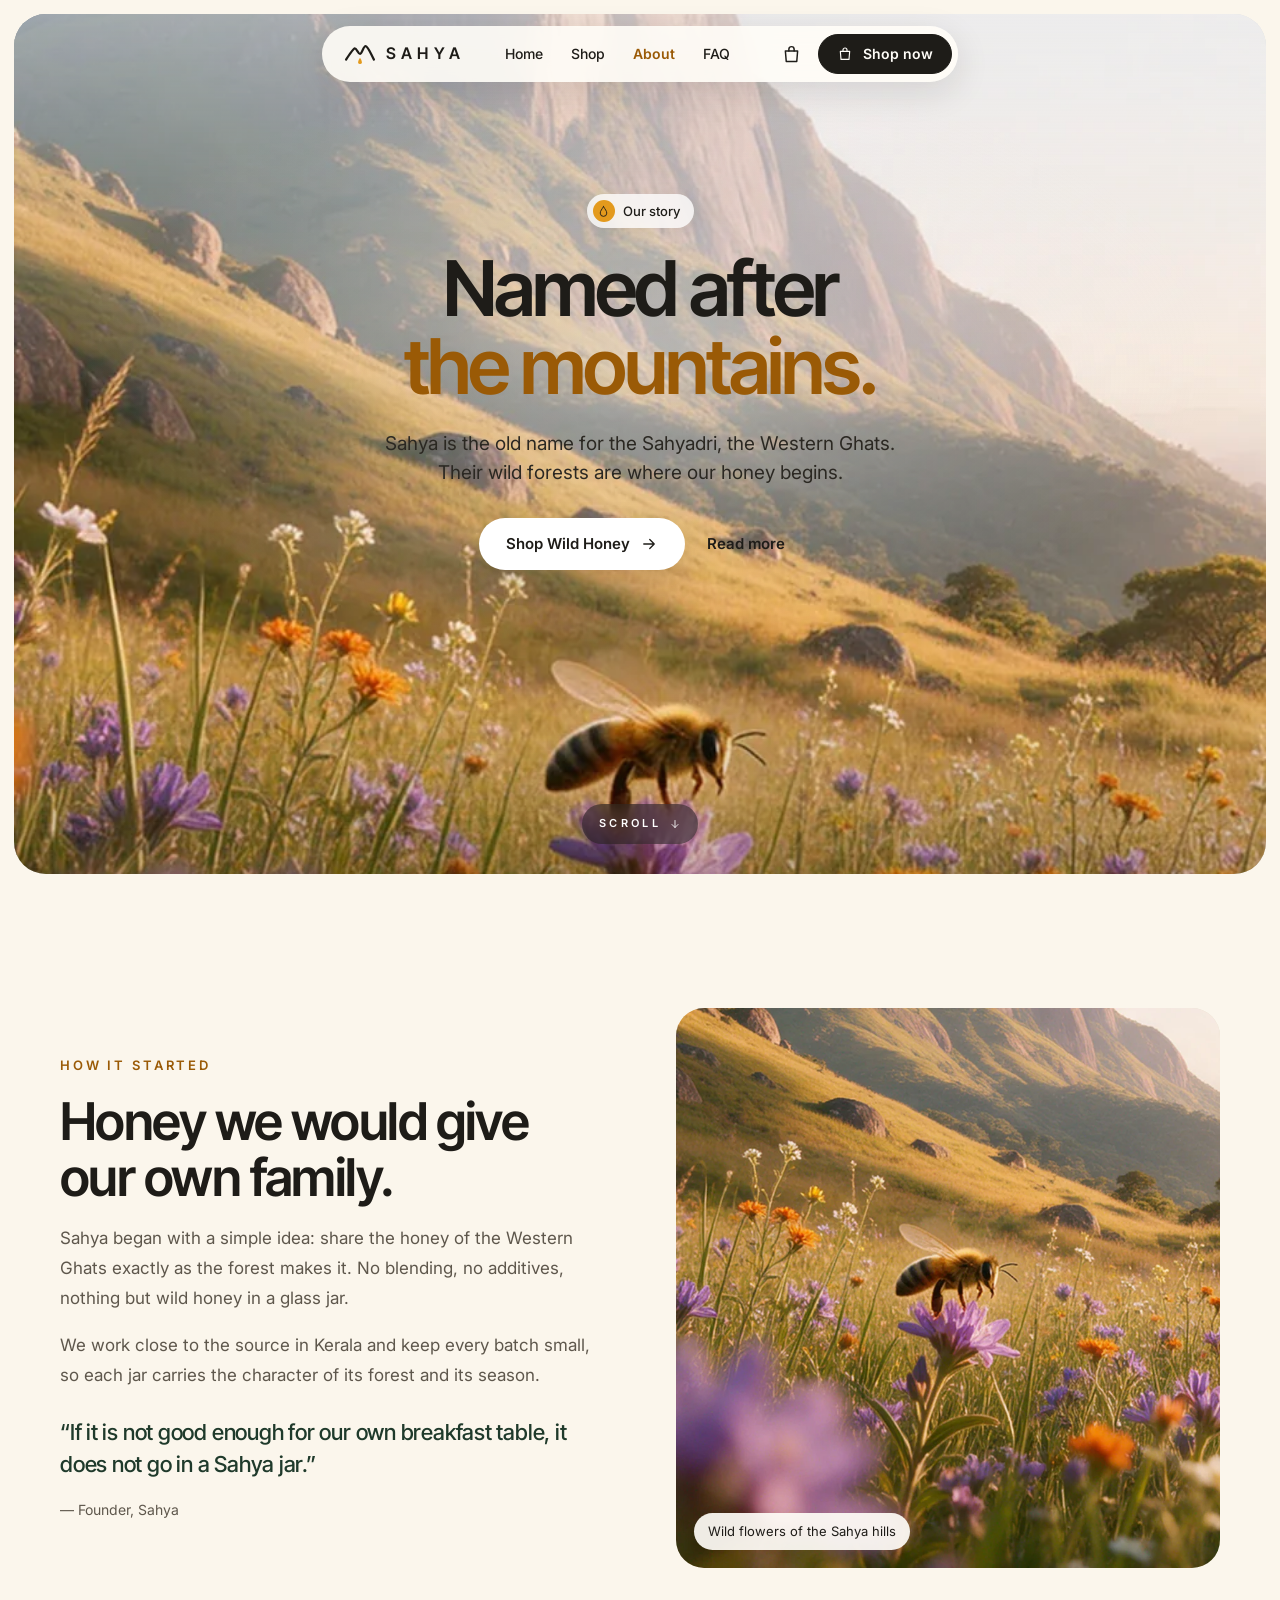
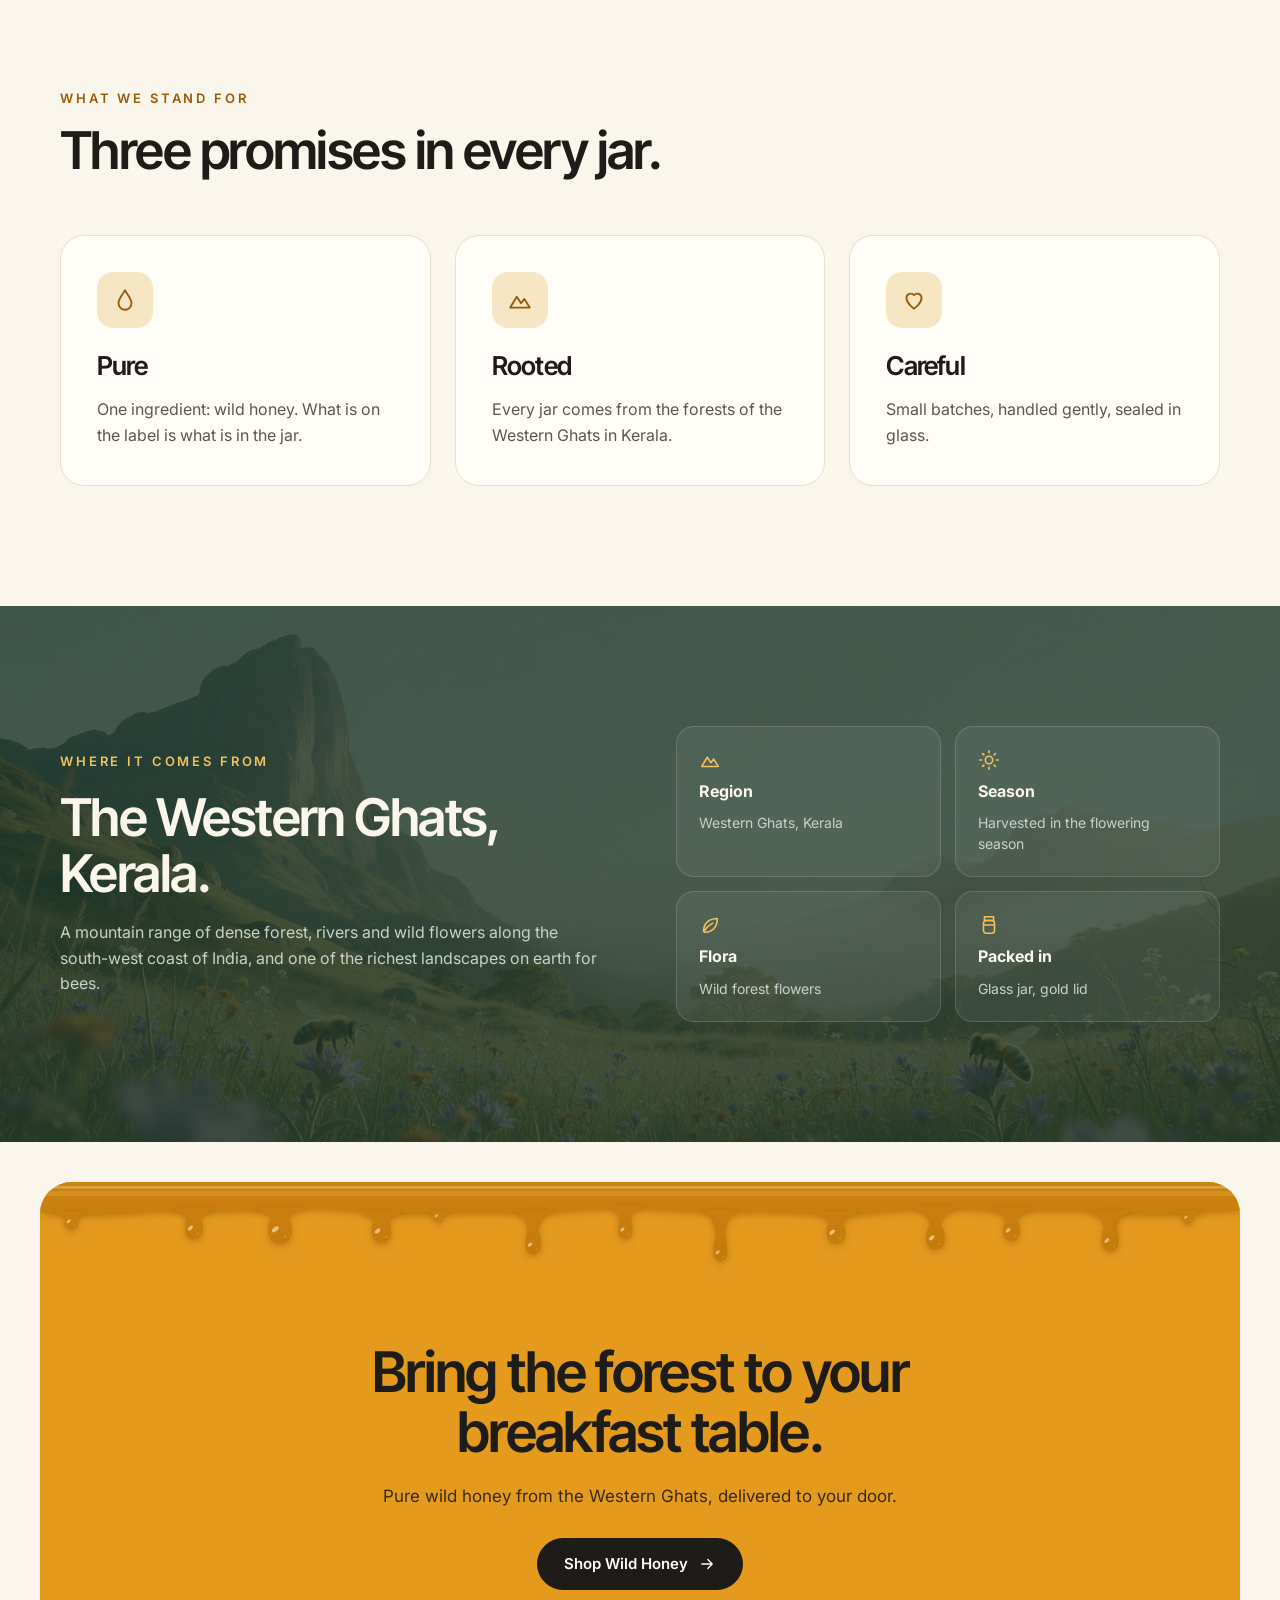
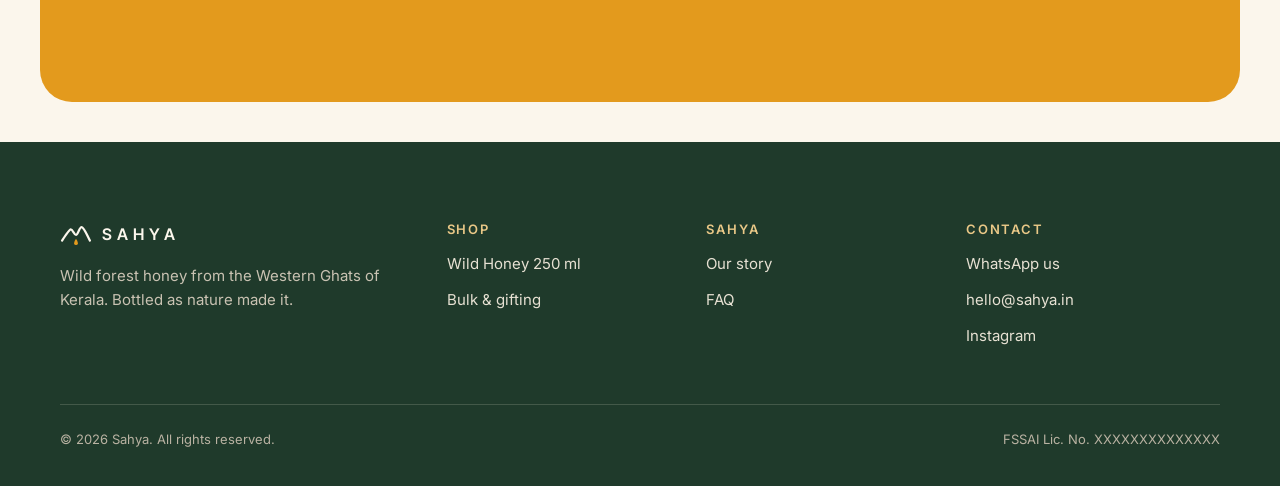
==== commit e0f179fe: "Animate honey dripping in the call-to-action band Canvas animation: glossy honey drips grow from the" ====
--- a/about.html
+++ b/about.html
@@ -104,6 +104,10 @@
 <section class="cta-wrap">
   <div class="cta reveal">
     <svg class="cta__drips" viewBox="0 0 1440 100" preserveAspectRatio="none" aria-hidden="true"><path d="M0 0 H1440 V20 H1380 C1378 44 1380 68 1370 68 C1360 68 1362 44 1360 20 H1270 C1268 37 1270 54 1260 54 C1250 54 1252 37 1250 20 H1146 C1144 40 1146 60 1138 60 C1130 60 1132 40 1130 20 H1056 C1054 51 1056 82 1048 82 C1040 82 1042 51 1040 20 H954 C952 37 954 54 942 54 C930 54 932 37 930 20 H824 C822 44 824 68 812 68 C800 68 802 44 800 20 H736 C734 37 736 54 728 54 C720 54 722 37 720 20 H620 C618 59 620 98 610 98 C600 98 602 59 600 20 H486 C484 44 486 68 478 68 C470 68 472 44 470 20 H406 C404 40 406 60 398 60 C390 60 392 40 390 20 H280 C278 37 280 54 270 54 C260 54 262 37 260 20 H194 C192 37 194 54 182 54 C170 54 172 37 170 20 H76 C74 40 76 60 68 60 C60 60 62 40 60 20 H0 Z" fill="#C97F0E"/></svg>
+    <canvas class="cta__honey" aria-hidden="true"></canvas>
+    <!-- Optional: add assets/video/honey-drip.mp4 to show a real honey video here instead of the animation -->
+    <video class="cta__video" muted loop playsinline preload="none" aria-hidden="true"
+           data-desktop="assets/video/honey-drip.mp4" data-mobile="assets/video/honey-drip-mobile.mp4"></video>
     <h2>Bring the forest to your breakfast table.</h2>
     <p>Pure wild honey from the Western Ghats, delivered to your door.</p>
     <a class="btn btn--ink" href="shop.html">Shop Wild Honey<svg aria-hidden="true"><use href="#i-arrow"/></svg></a>
--- a/assets/css/style.css
+++ b/assets/css/style.css
@@ -405,15 +405,22 @@
 .cta {
   position: relative; overflow: hidden; max-width: 1360px; margin: 0 auto;
   display: flex; flex-direction: column; align-items: center; text-align: center; gap: 20px;
-  padding: 72px 24px; border-radius: var(--radius);
+  padding: 120px 24px 80px; border-radius: var(--radius);
   background: var(--honey);
+  isolation: isolate;
 }
 .cta__drips { position: absolute; left: 0; top: 0; width: 100%; height: 50px; }
 .cta__drips path { transform-box: fill-box; transform-origin: 50% 0; animation: drip 5s ease-in-out infinite; }
+.cta__honey { position: absolute; inset: 0; width: 100%; height: 100%; pointer-events: none; }
+html:not(.no-js) .cta__drips { display: none; }
+.no-js .cta__honey { display: none; }
+.cta__video { position: absolute; inset: 0; width: 100%; height: 100%; object-fit: cover; opacity: 0; transition: opacity 1.2s ease; }
+.cta__video.is-playing { opacity: 1; }
+.cta.has-video .cta__honey { display: none; }
 .cta h2 { position: relative; max-width: 760px; font-size: clamp(32px, 4.6vw, 56px); }
 .cta p { position: relative; max-width: 520px; font-size: 17px; color: #3A2A0E; }
 .cta .btn { position: relative; margin-top: 8px; }
-@media (min-width: 900px) { .cta { padding: 96px 40px; border-radius: var(--radius-lg); } .cta__drips { height: 80px; } }
+@media (min-width: 900px) { .cta { padding: 160px 40px 112px; border-radius: var(--radius-lg); } .cta__drips { height: 80px; } }
 
 /* ---------- 13. Footer ---------- */
 .site-footer { background: var(--forest); color: #E7E1D3; padding: 56px 0 28px; }
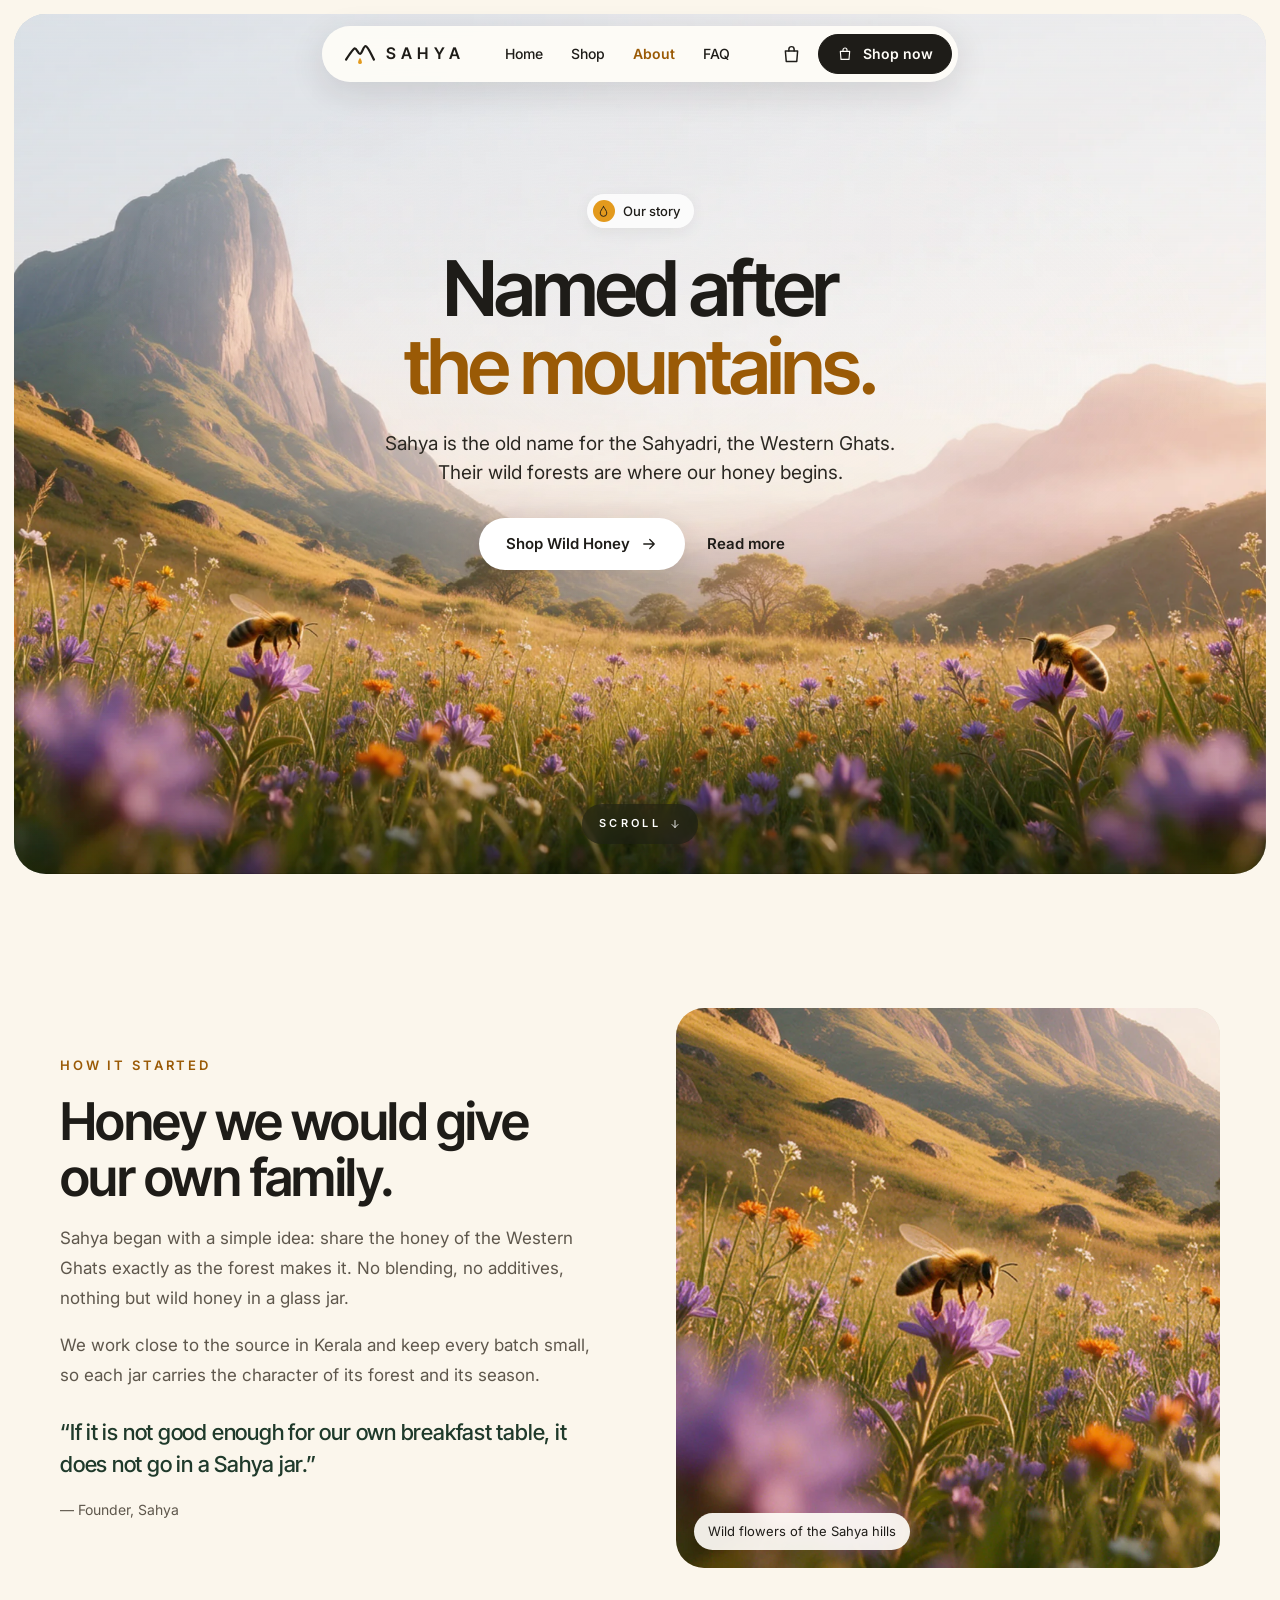
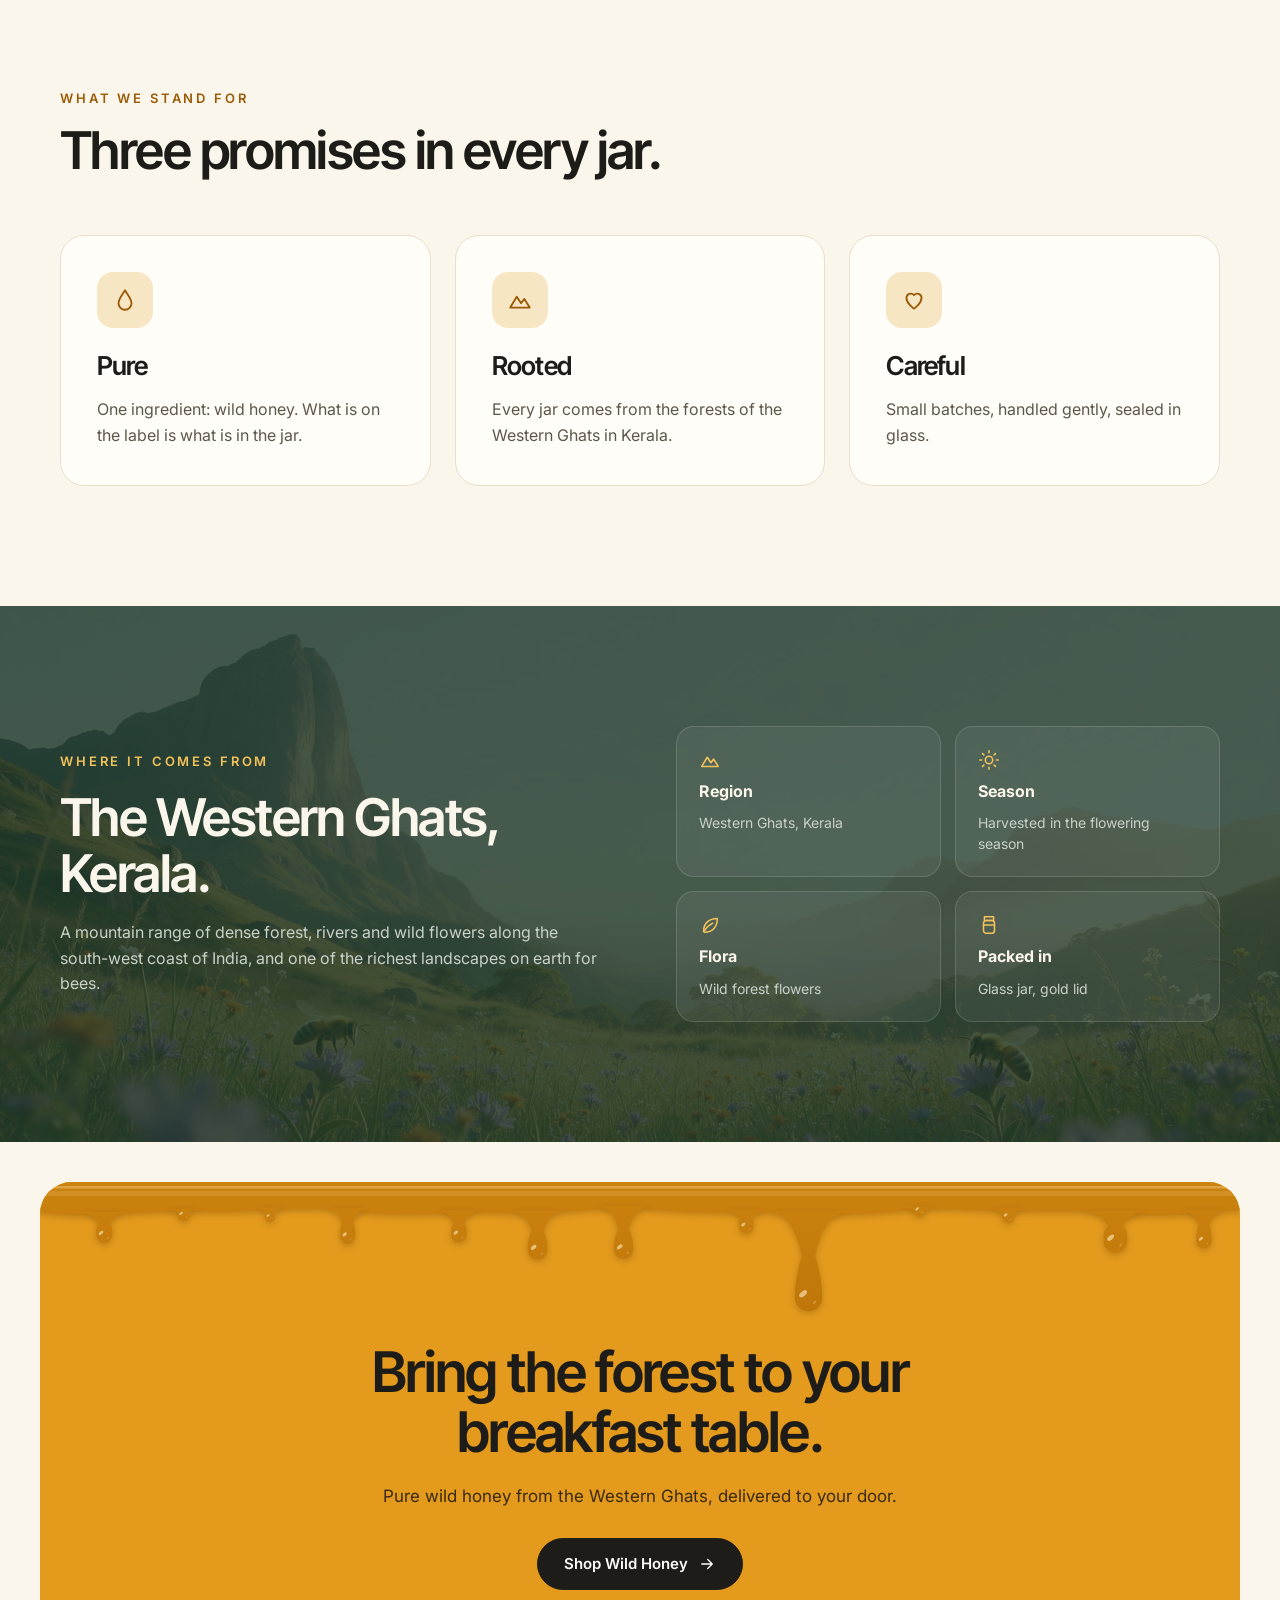
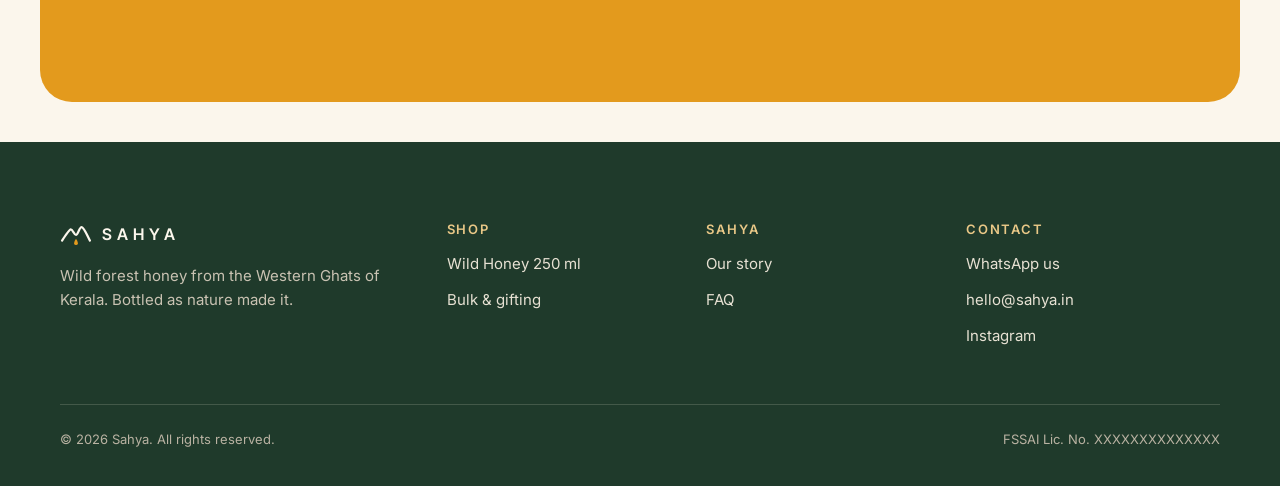
==== commit 3e368b05: "Add mobile hero video (9:16 honeybees in the meadow) - hero-mobile.mp4: 720x1280, 15.6 s seamless lo" ====
--- a/about.html
+++ b/about.html
@@ -47,11 +47,11 @@
         <img src="assets/img/hero-mobile.webp" width="900" height="1501" fetchpriority="high"
              alt="Granite peak, misty valley and a wildflower meadow in the Western Ghats with honeybees on the flowers">
       </picture>
-      <!-- Hero video: add assets/video/hero.mp4 (16:9) and optionally assets/video/hero-mobile.mp4 (9:16).
-           It fades in over the photo once it can play; until then the photo shows. -->
-      <video class="hero__video" muted loop playsinline preload="none" aria-hidden="true"
-             data-desktop="assets/video/hero.mp4" data-mobile="assets/video/hero-mobile.mp4"></video>
     </div>
+    <!-- Hero video: assets/video/hero.mp4 (16:9, desktop) and assets/video/hero-mobile.mp4 (9:16, phones).
+         It fades in over the photo once it can play; until then the photo shows. -->
+    <video class="hero__video" muted loop playsinline preload="none" aria-hidden="true"
+           data-desktop="assets/video/hero.mp4" data-mobile="assets/video/hero-mobile.mp4"></video>
     <div class="hero__shade" aria-hidden="true"></div>
     <div class="hero__content">
       <span class="badge intro"><span class="badge__dot"><svg aria-hidden="true"><use href="#i-drop"/></svg></span>Our story</span>
--- a/assets/css/style.css
+++ b/assets/css/style.css
@@ -212,9 +212,11 @@
 }
 .hero__media picture, .hero__media picture img { position: absolute; inset: 0; width: 100%; height: 100%; }
 .hero__video {
-  position: absolute; inset: 0; opacity: 0; transition: opacity 1.2s ease;
-  animation: none !important;
-}
+  position: absolute; inset: 0; z-index: -2; width: 100%; height: 100%;
+  object-fit: cover; object-position: 50% 55%;
+  opacity: 0; transition: opacity 1.2s ease;
+}
+@media (min-width: 900px) { .hero__video { object-position: 50% 62%; } }
 .hero__video.is-playing { opacity: 1; }
 .hero__shade {
   position: absolute; inset: 0; z-index: -1; pointer-events: none;
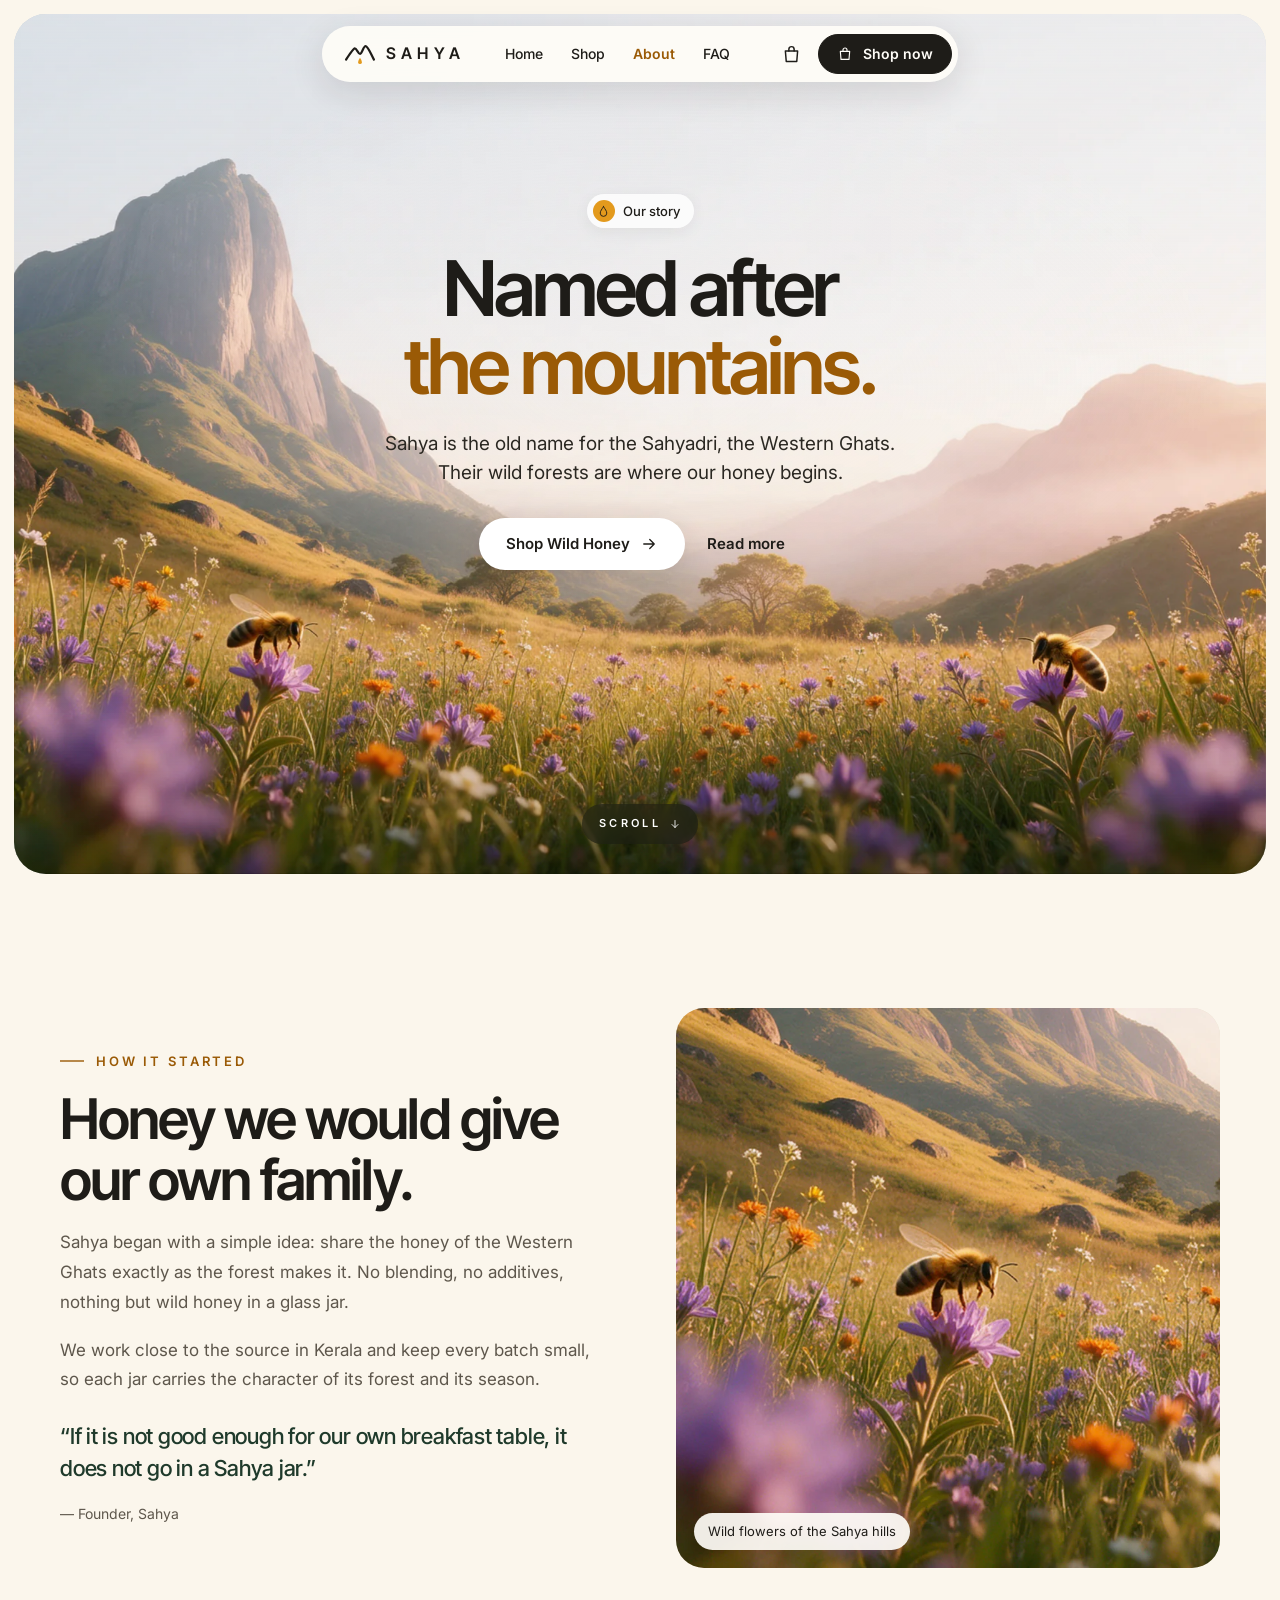
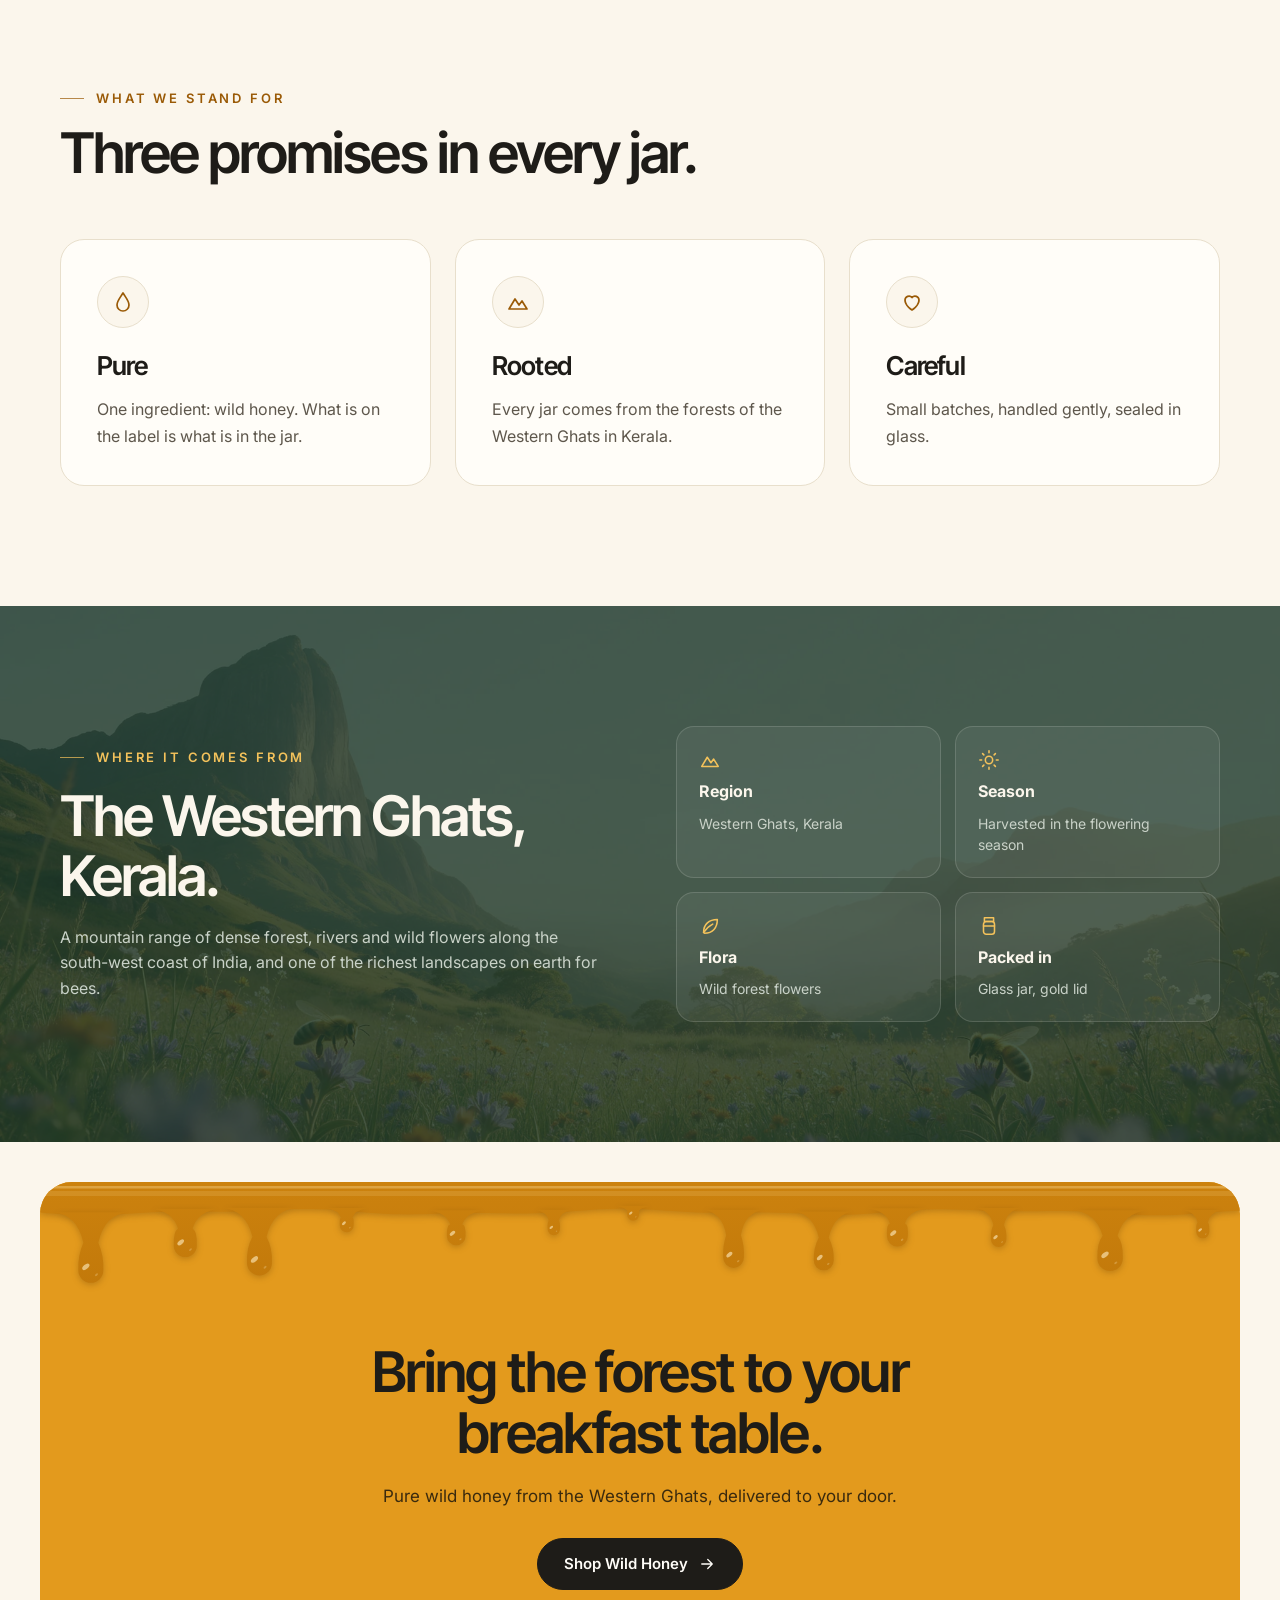
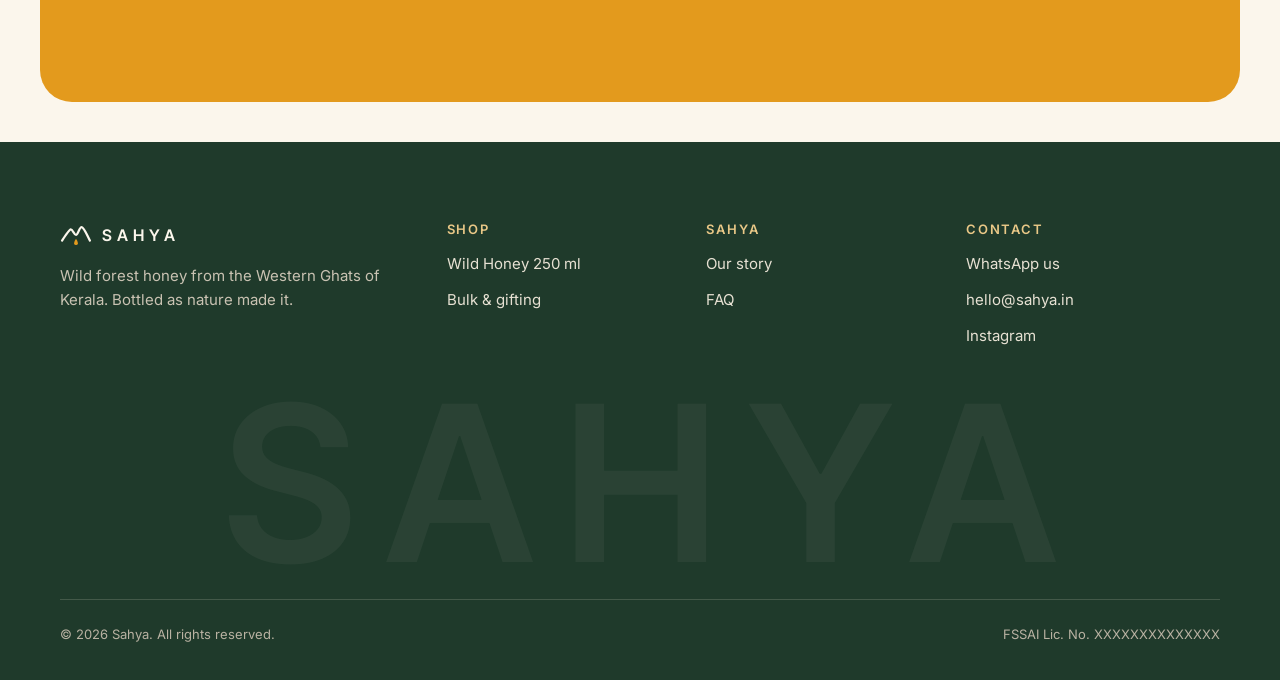
==== commit 9e0b3175: "Refine sections below the hero for a more premium look - Highlights become a ruled trust bar with ou" ====
--- a/about.html
+++ b/about.html
@@ -138,6 +138,7 @@
         <a href="https://instagram.com/" rel="noopener" target="_blank">Instagram</a>
       </div>
     </div>
+    <div class="footer__wordmark" aria-hidden="true">SAHYA</div>
     <div class="footer__bottom">
       <span>© <span data-year>2026</span> Sahya. All rights reserved.</span>
       <span>FSSAI Lic. No. XXXXXXXXXXXXXX</span>
--- a/assets/css/style.css
+++ b/assets/css/style.css
@@ -78,12 +78,13 @@
 .section--tight-top { padding-top: 0; }
 
 .eyebrow {
-  display: inline-block;
+  display: inline-flex; align-items: center; gap: 12px;
   font-size: 13px; font-weight: 600; letter-spacing: .22em; text-transform: uppercase;
   color: var(--honey-deep);
 }
+.eyebrow::before { content: ""; width: 24px; height: 1.5px; background: currentColor; opacity: .7; }
 .eyebrow--light { color: #F4C25B; }
-.h2 { font-size: clamp(34px, 4.4vw, 52px); }
+.h2 { font-size: clamp(34px, 4.4vw, 56px); letter-spacing: -0.035em; }
 .lead { font-size: 17px; line-height: 1.65; color: var(--muted); }
 .section-head { display: flex; flex-direction: column; gap: 14px; margin-bottom: 32px; }
 @media (min-width: 900px) {
@@ -300,19 +301,19 @@
   border-radius: var(--radius); background: var(--paper); border: 1px solid var(--line);
   transition: transform .3s var(--ease), box-shadow .3s var(--ease);
 }
-.card:hover { transform: translateY(-3px); box-shadow: var(--shadow); }
+.card:hover { transform: translateY(-3px); box-shadow: 0 18px 40px rgba(60, 40, 10, .08); border-color: #DCCFB3; }
 .card h3 { font-size: 24px; margin-top: 8px; }
 .card p { font-size: 16px; line-height: 1.65; color: var(--muted); }
 .card__icon {
-  display: grid; place-items: center; width: 56px; height: 56px; border-radius: 16px;
-  background: var(--forest); color: #F4C25B;
-}
-.card__icon svg { width: 26px; height: 26px; }
-.card__icon--tint { background: var(--honey-tint); color: var(--honey-deep); }
+  display: grid; place-items: center; width: 52px; height: 52px; border-radius: 50%;
+  border: 1px solid var(--line); background: var(--cream); color: var(--honey-deep);
+}
+.card__icon svg { width: 24px; height: 24px; }
+.card__icon--tint { background: var(--cream); color: var(--honey-deep); }
 .card--sm { padding: 24px; gap: 12px; border-radius: 20px; }
 .card--sm h3 { font-size: 20px; margin-top: 0; }
 .card--sm p { font-size: 15px; }
-.card--sm .card__icon { width: 48px; height: 48px; border-radius: 14px; }
+.card--sm .card__icon { width: 46px; height: 46px; }
 @media (min-width: 900px) { .card { padding: 36px; } .card h3 { font-size: 26px; } .card--sm { padding: 24px; } .card--sm h3 { font-size: 20px; } }
 
 /* ---------- 8. Featured product ---------- */
@@ -544,6 +545,114 @@
 .toast.is-visible { opacity: 1; transform: translate(-50%, 0); }
 .toast svg { width: 18px; height: 18px; color: #F4C25B; }
 
+
+/* ---------- 18. Refined sections ---------- */
+/* Trust bar */
+.trust-wrap { padding: 40px 0 0; }
+.trust {
+  display: grid; grid-template-columns: repeat(2, minmax(0, 1fr));
+  border-top: 1px solid var(--line); border-bottom: 1px solid var(--line);
+}
+.trust__item { display: flex; flex-direction: column; gap: 12px; padding: 24px 16px 24px 0; }
+.trust__item:nth-child(2n) { padding-left: 16px; border-left: 1px solid var(--line); }
+.trust__item:nth-child(n+3) { border-top: 1px solid var(--line); }
+.trust__item > svg { width: 22px; height: 22px; color: var(--honey-deep); flex: none; }
+.trust__item strong { display: block; font-size: 15px; font-weight: 600; letter-spacing: -0.01em; }
+.trust__item span { display: block; font-size: 14px; color: var(--muted); line-height: 1.45; margin-top: 2px; }
+@media (min-width: 900px) {
+  .trust-wrap { padding-top: 56px; }
+  .trust { grid-template-columns: repeat(4, minmax(0, 1fr)); }
+  .trust__item { flex-direction: row; align-items: flex-start; gap: 16px; padding: 32px 28px; }
+  .trust__item:first-child { padding-left: 0; }
+  .trust__item + .trust__item { border-left: 1px solid var(--line); }
+  .trust__item:nth-child(n+3) { border-top: 0; }
+  .trust__item > svg { margin-top: 2px; }
+}
+
+/* Editorial statement */
+.statement-wrap .container { display: flex; flex-direction: column; align-items: center; text-align: center; gap: 28px; }
+.statement {
+  max-width: 1040px;
+  font-family: var(--font-head); font-weight: 500;
+  font-size: clamp(28px, 3.7vw, 50px); line-height: 1.16; letter-spacing: -0.035em;
+  color: var(--ink);
+}
+.statement span { color: #8C8474; }
+
+/* Photo cards */
+.pcards {
+  display: grid; grid-auto-flow: column; grid-auto-columns: 82%; gap: 12px;
+  overflow-x: auto; scroll-snap-type: x mandatory; scrollbar-width: none;
+  margin: 0 calc(var(--gutter) * -1); padding: 0 var(--gutter) 4px; scroll-padding: 0 var(--gutter);
+}
+.pcards::-webkit-scrollbar { display: none; }
+.pcards .pcard { scroll-snap-align: start; }
+@media (min-width: 900px) {
+  .pcards { grid-auto-flow: row; grid-auto-columns: auto; grid-template-columns: repeat(3, minmax(0, 1fr)); gap: 24px; overflow: visible; margin: 0; padding: 0; }
+}
+.pcard {
+  position: relative; overflow: hidden; isolation: isolate;
+  aspect-ratio: 4 / 5; border-radius: var(--radius); background: #2A2A20; color: #fff;
+}
+.pcard img {
+  position: absolute; inset: 0; z-index: -2; width: 100%; height: 100%; object-fit: cover;
+  transition: transform 1.4s var(--ease);
+}
+.pcard::after {
+  content: ""; position: absolute; inset: 0; z-index: -1;
+  background: linear-gradient(180deg, rgba(18, 16, 10, 0) 35%, rgba(18, 16, 10, .55) 62%, rgba(18, 16, 10, .88) 100%);
+}
+.pcard:hover img { transform: scale(1.05); }
+.pcard__body { position: absolute; left: 0; right: 0; bottom: 0; padding: 26px; display: flex; flex-direction: column; gap: 10px; }
+.pcard__num {
+  align-self: flex-start; padding: 5px 11px; border-radius: 999px;
+  border: 1px solid rgba(255, 255, 255, .45); font-size: 12px; font-weight: 600; letter-spacing: .12em;
+  -webkit-backdrop-filter: blur(6px); backdrop-filter: blur(6px);
+}
+.pcard h3 { font-size: 26px; color: #fff; }
+.pcard p { font-size: 15px; line-height: 1.6; color: rgba(255, 255, 255, .86); }
+@media (min-width: 900px) { .pcard__body { padding: 32px; } .pcard h3 { font-size: 28px; } }
+
+/* Featured product refinements */
+.product-stage { box-shadow: inset 0 0 0 1px rgba(154, 90, 6, .08); }
+.product-stage__meta {
+  position: absolute; left: 0; right: 0; bottom: 22px; text-align: center;
+  font-size: 12px; font-weight: 600; letter-spacing: .18em; text-transform: uppercase; color: rgba(90, 55, 8, .7);
+}
+.chips { display: flex; flex-wrap: wrap; gap: 8px; list-style: none; margin: 0; padding: 0; }
+.chips li {
+  display: inline-flex; align-items: center; gap: 6px; padding: 7px 12px; border-radius: 999px;
+  background: var(--paper); border: 1px solid var(--line); font-size: 13px; font-weight: 500;
+}
+.chips svg { width: 14px; height: 14px; color: var(--forest); }
+
+/* Process: large numbered columns */
+.steps { gap: 0; }
+.step {
+  flex-direction: column; gap: 14px; padding: 28px 0;
+  border-top: 1px solid rgba(255, 253, 248, .16);
+}
+.step__num {
+  width: auto; height: auto; display: block; border-radius: 0; background: none;
+  font-family: var(--font-head); font-size: 52px; font-weight: 500; line-height: 1; letter-spacing: -0.04em;
+  color: #F4C25B;
+}
+@media (min-width: 900px) {
+  .steps { gap: 40px; }
+  .steps::before { display: none; }
+  .step { padding: 32px 0 0; }
+  .step__num { font-size: 64px; margin-bottom: 12px; }
+}
+
+/* Footer wordmark */
+.footer__wordmark {
+  margin-top: 48px; text-align: center; user-select: none;
+  font-family: var(--font-head); font-weight: 600; line-height: .8;
+  font-size: clamp(64px, 17vw, 250px); letter-spacing: .14em; padding-left: .14em;
+  color: rgba(231, 225, 211, .055);
+}
+.footer__wordmark + .footer__bottom { margin-top: 28px; }
+
 /* ---------- 17. Motion ---------- */
 @keyframes kenburns { from { transform: scale(1); } to { transform: scale(1.06); } }
 @keyframes bob { 0%, 100% { transform: translate(-50%, 0); } 50% { transform: translate(-50%, 6px); } }
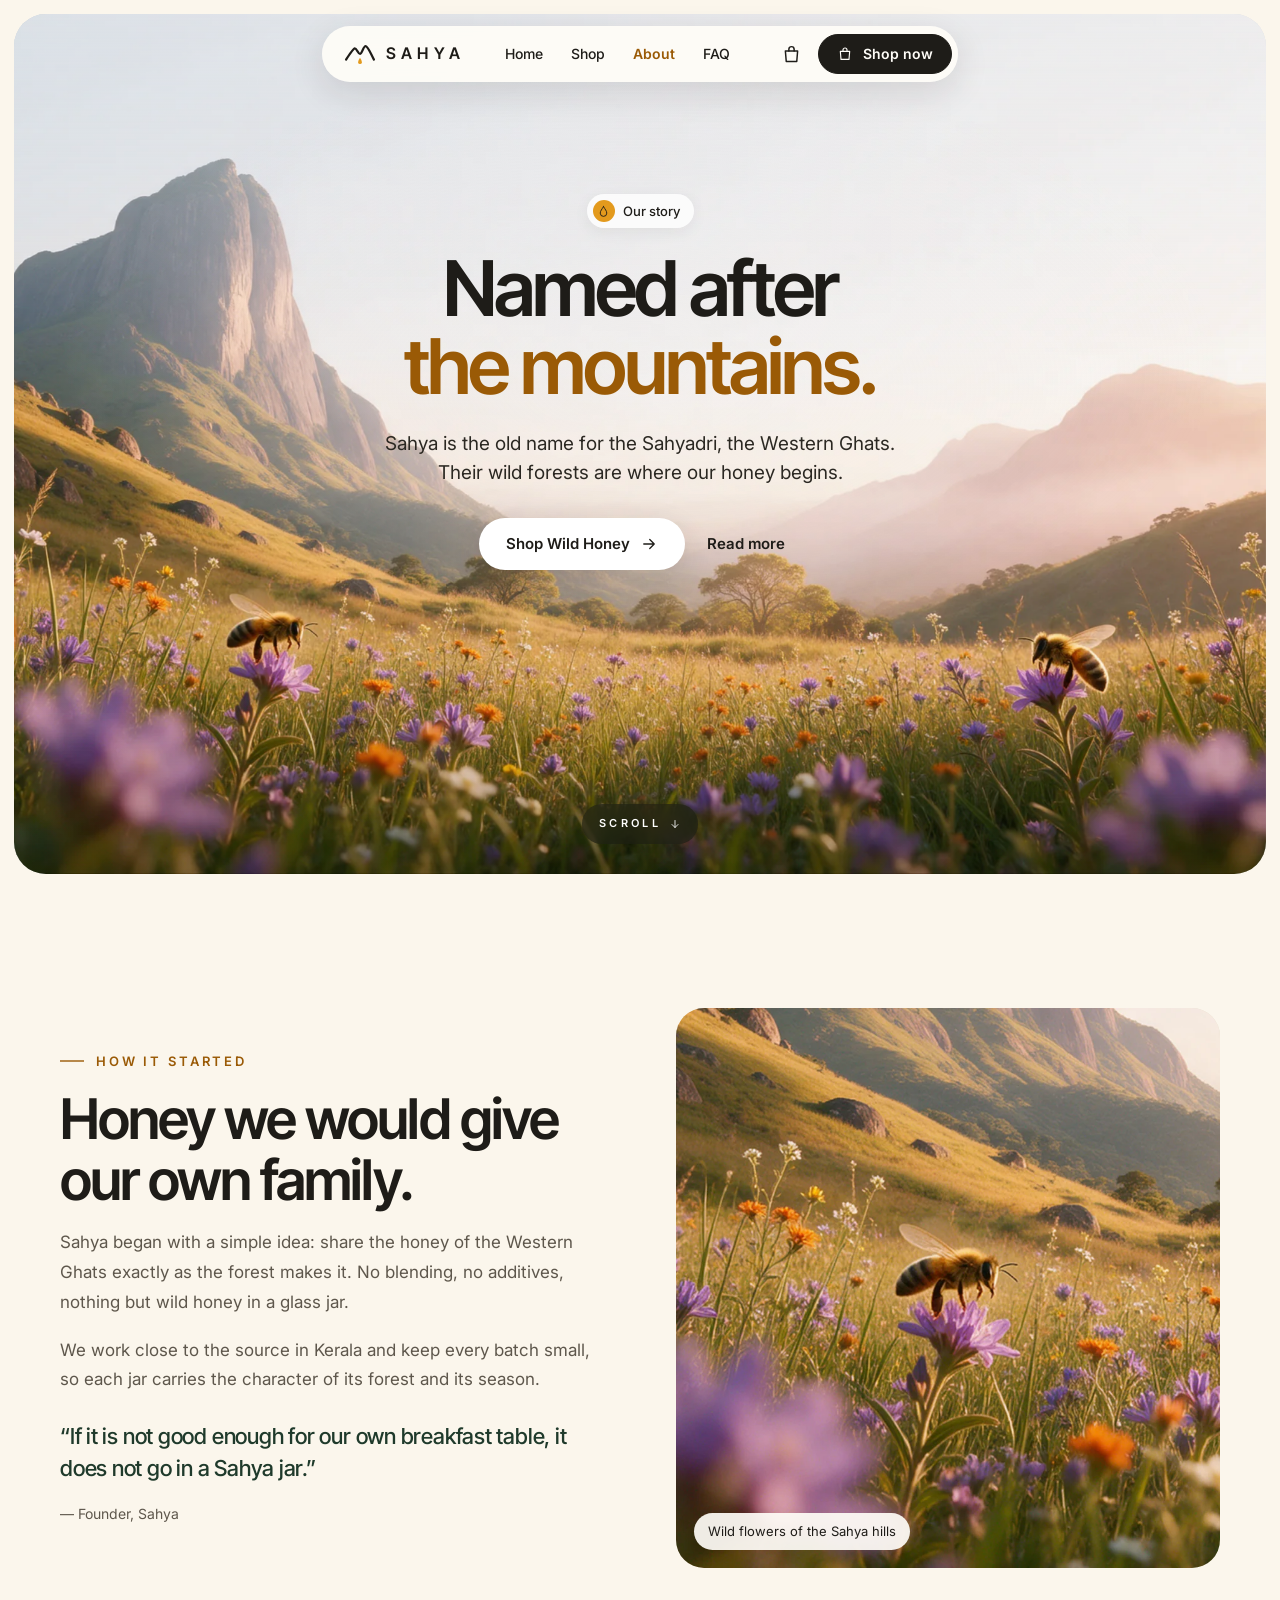
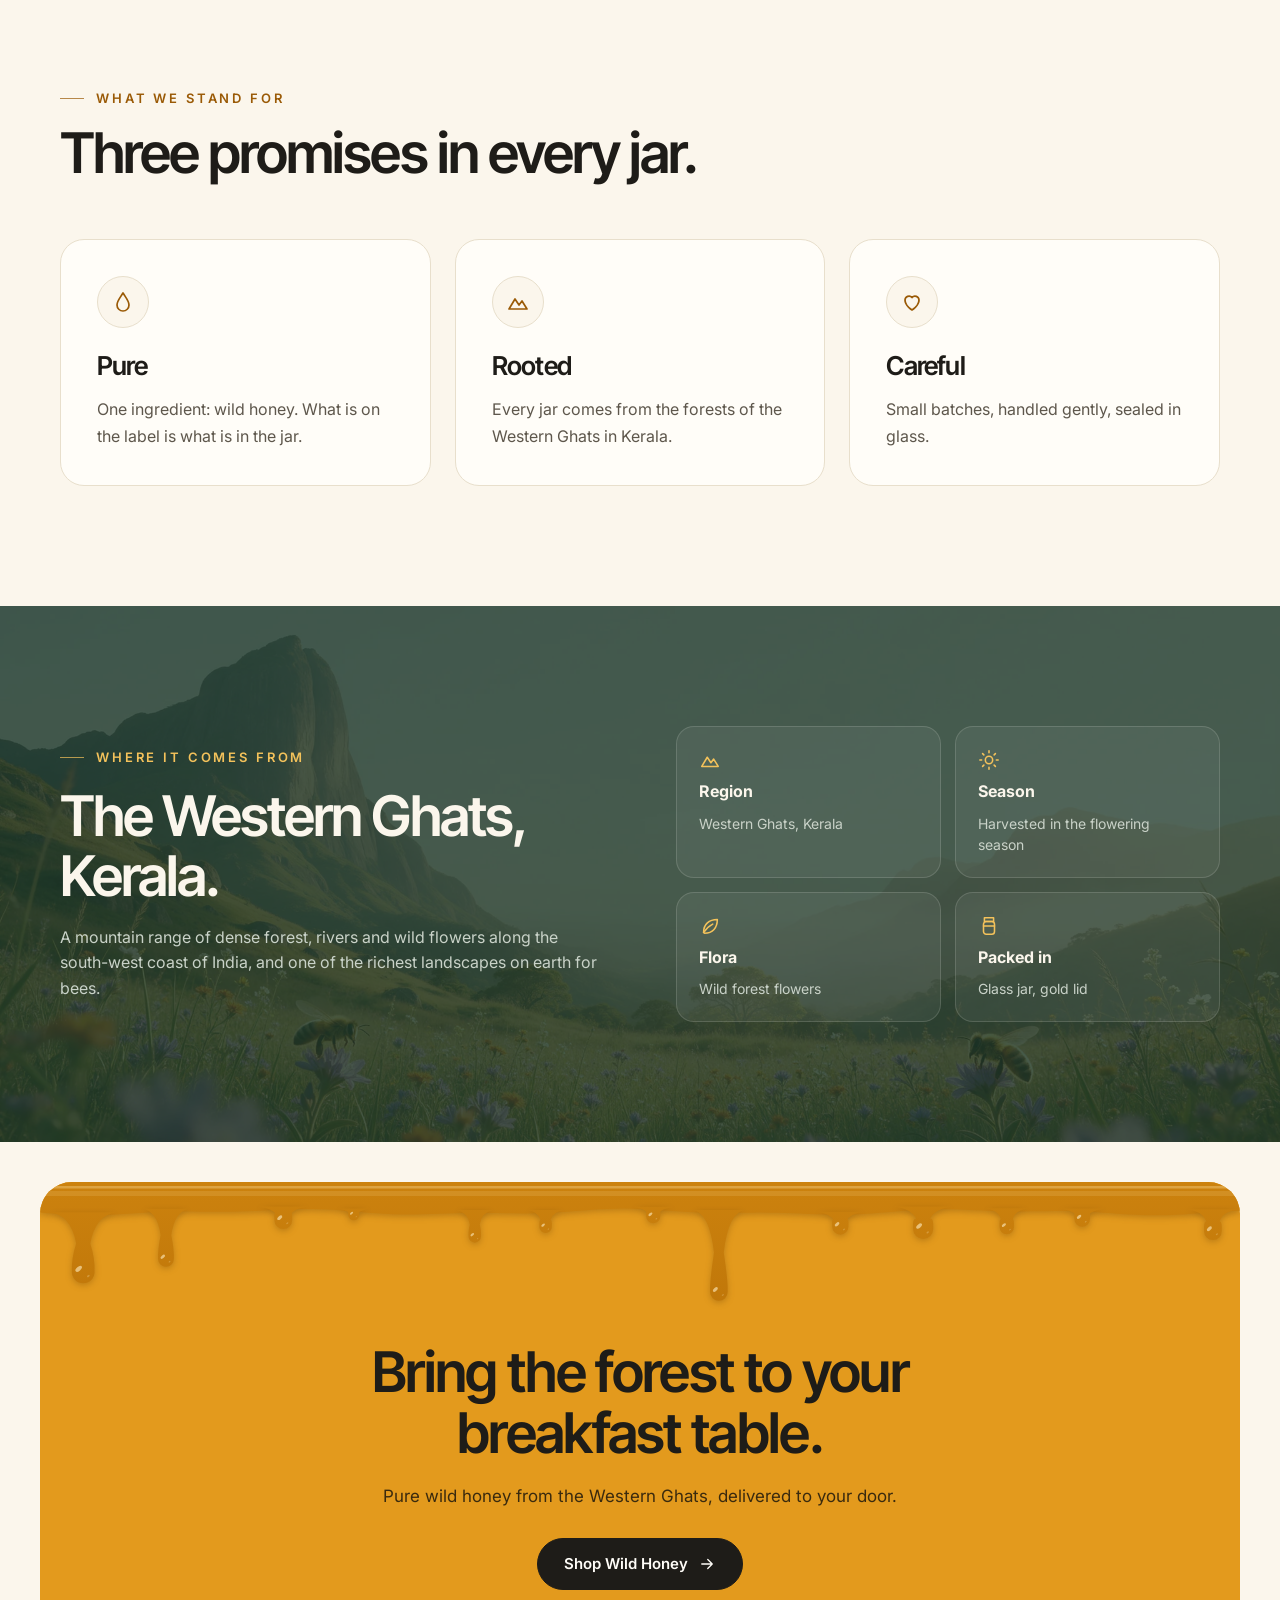
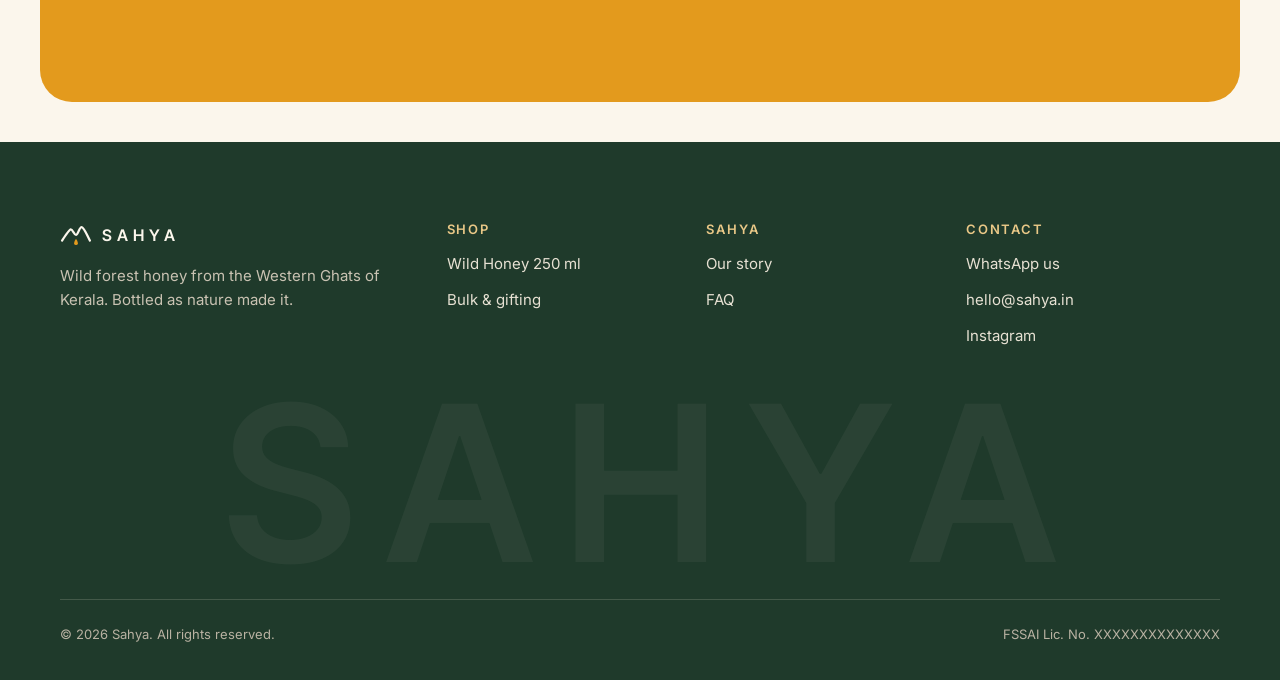
==== commit 7dc8ac90: "Version CSS/JS links so browsers load the latest styles after each update Co-Authored-By: Claude Opu" ====
--- a/about.html
+++ b/about.html
@@ -15,7 +15,7 @@
   <link rel="preconnect" href="https://fonts.googleapis.com">
   <link rel="preconnect" href="https://fonts.gstatic.com" crossorigin>
   <link rel="stylesheet" href="https://fonts.googleapis.com/css2?family=Inter+Tight:wght@500;600;700&amp;family=Inter:wght@400;500;600&amp;display=swap">
-  <link rel="stylesheet" href="assets/css/style.css">
+  <link rel="stylesheet" href="assets/css/style.css?v=202611191025">
 </head>
 <body>
 <svg width="0" height="0" style="position:absolute" aria-hidden="true"><symbol id="i-leaf" viewBox="0 0 24 24" fill="none" stroke="currentColor" stroke-width="1.7" stroke-linecap="round" stroke-linejoin="round"><path d="M5 19c0-9 6-14 15-14 0 9-5 15-14 15"/><path d="M5 19c3-4 6-7 10-9"/></symbol><symbol id="i-mountain" viewBox="0 0 24 24" fill="none" stroke="currentColor" stroke-width="1.7" stroke-linecap="round" stroke-linejoin="round"><path d="M3 19l6-10 4 6 3-4 5 8z"/></symbol><symbol id="i-drop" viewBox="0 0 24 24" fill="none" stroke="currentColor" stroke-width="1.7" stroke-linecap="round" stroke-linejoin="round"><path d="M12 3c3 5 6 8 6 12a6 6 0 0 1-12 0c0-4 3-7 6-12z"/></symbol><symbol id="i-jar" viewBox="0 0 24 24" fill="none" stroke="currentColor" stroke-width="1.7" stroke-linecap="round" stroke-linejoin="round"><rect x="6" y="7" width="12" height="14" rx="3"/><path d="M7 3h10v4H7z"/><path d="M6 12h12"/></symbol><symbol id="i-bag" viewBox="0 0 24 24" fill="none" stroke="currentColor" stroke-width="1.7" stroke-linecap="round" stroke-linejoin="round"><path d="M5 8h14l-1 12H6z"/><path d="M9 8V6a3 3 0 0 1 6 0v2"/></symbol><symbol id="i-menu" viewBox="0 0 24 24" fill="none" stroke="currentColor" stroke-width="1.7" stroke-linecap="round" stroke-linejoin="round"><path d="M4 7h16M4 12h16M4 17h16"/></symbol><symbol id="i-close" viewBox="0 0 24 24" fill="none" stroke="currentColor" stroke-width="1.7" stroke-linecap="round" stroke-linejoin="round"><path d="M6 6l12 12M18 6L6 18"/></symbol><symbol id="i-chat" viewBox="0 0 24 24" fill="none" stroke="currentColor" stroke-width="1.7" stroke-linecap="round" stroke-linejoin="round"><path d="M4 18l1.5-4A7.5 7.5 0 1 1 9 17.5z"/></symbol><symbol id="i-truck" viewBox="0 0 24 24" fill="none" stroke="currentColor" stroke-width="1.7" stroke-linecap="round" stroke-linejoin="round"><path d="M3 6h11v10H3zM14 10h4l3 3v3h-7"/><circle cx="7" cy="18" r="1.6"/><circle cx="17" cy="18" r="1.6"/></symbol><symbol id="i-sun" viewBox="0 0 24 24" fill="none" stroke="currentColor" stroke-width="1.7" stroke-linecap="round" stroke-linejoin="round"><circle cx="12" cy="12" r="4"/><path d="M12 2v2M12 20v2M2 12h2M20 12h2M5 5l1.4 1.4M17.6 17.6L19 19M5 19l1.4-1.4M17.6 6.4L19 5"/></symbol><symbol id="i-shield" viewBox="0 0 24 24" fill="none" stroke="currentColor" stroke-width="1.7" stroke-linecap="round" stroke-linejoin="round"><path d="M12 3l7 3v6c0 4-3 7-7 9-4-2-7-5-7-9V6z"/><path d="M9 12l2 2 4-4"/></symbol><symbol id="i-heart" viewBox="0 0 24 24" fill="none" stroke="currentColor" stroke-width="1.7" stroke-linecap="round" stroke-linejoin="round"><path d="M12 20s-7-4.5-7-10a4 4 0 0 1 7-2.5A4 4 0 0 1 19 10c0 5.5-7 10-7 10z"/></symbol><symbol id="i-arrow" viewBox="0 0 24 24" fill="none" stroke="currentColor" stroke-width="1.7" stroke-linecap="round" stroke-linejoin="round"><path d="M5 12h14M13 6l6 6-6 6"/></symbol><symbol id="i-down" viewBox="0 0 24 24" fill="none" stroke="currentColor" stroke-width="1.7" stroke-linecap="round" stroke-linejoin="round"><path d="M12 5v14M6 13l6 6 6-6"/></symbol><symbol id="i-minus" viewBox="0 0 24 24" fill="none" stroke="currentColor" stroke-width="1.7" stroke-linecap="round" stroke-linejoin="round"><path d="M6 12h12"/></symbol><symbol id="i-plus" viewBox="0 0 24 24" fill="none" stroke="currentColor" stroke-width="1.7" stroke-linecap="round" stroke-linejoin="round"><path d="M12 6v12M6 12h12"/></symbol><symbol id="i-spoon" viewBox="0 0 24 24" fill="none" stroke="currentColor" stroke-width="1.7" stroke-linecap="round" stroke-linejoin="round"><ellipse cx="12" cy="7" rx="4" ry="5"/><path d="M12 12v9"/></symbol><symbol id="i-cup" viewBox="0 0 24 24" fill="none" stroke="currentColor" stroke-width="1.7" stroke-linecap="round" stroke-linejoin="round"><path d="M5 9h11v5a5 5 0 0 1-5 5h-1a5 5 0 0 1-5-5z"/><path d="M16 11h2a2 2 0 0 1 0 4h-2"/></symbol><symbol id="i-info" viewBox="0 0 24 24" fill="none" stroke="currentColor" stroke-width="1.7" stroke-linecap="round" stroke-linejoin="round"><circle cx="12" cy="12" r="9"/><path d="M12 11v5M12 8h.01"/></symbol><symbol id="i-check" viewBox="0 0 24 24" fill="none" stroke="currentColor" stroke-width="1.7" stroke-linecap="round" stroke-linejoin="round"><path d="M5 12l5 5L20 7"/></symbol></svg>
@@ -147,6 +147,6 @@
 </footer>
 
 <div class="toast" role="status" aria-live="polite"><svg aria-hidden="true"><use href="#i-check"/></svg><span class="toast__text"></span></div>
-<script src="assets/js/main.js" defer></script>
+<script src="assets/js/main.js?v=202611191025" defer></script>
 </body>
 </html>
--- a/assets/css/style.css
+++ b/assets/css/style.css
@@ -417,9 +417,17 @@
 .cta__honey { position: absolute; inset: 0; width: 100%; height: 100%; pointer-events: none; }
 html:not(.no-js) .cta__drips { display: none; }
 .no-js .cta__honey { display: none; }
-.cta__video { position: absolute; inset: 0; width: 100%; height: 100%; object-fit: cover; opacity: 0; transition: opacity 1.2s ease; }
+.cta__video { position: absolute; inset: 0; width: 100%; height: 100%; object-fit: cover; object-position: 50% 0; opacity: 0; transition: opacity 1.2s ease; }
 .cta__video.is-playing { opacity: 1; }
 .cta.has-video .cta__honey { display: none; }
+.cta.has-video { background: #DE8F11; }
+.cta__video { z-index: 0; }
+.cta::before {
+  content: ""; position: absolute; inset: 0; z-index: 1; pointer-events: none; opacity: 0; transition: opacity 1.2s ease;
+  background: radial-gradient(ellipse 46% 40% at 50% 62%, rgba(226, 150, 24, .82) 0%, rgba(226, 150, 24, .55) 45%, rgba(226, 150, 24, 0) 100%);
+}
+.cta.has-video::before { opacity: 1; }
+.cta h2, .cta p, .cta .btn { z-index: 2; }
 .cta h2 { position: relative; max-width: 760px; font-size: clamp(32px, 4.6vw, 56px); }
 .cta p { position: relative; max-width: 520px; font-size: 17px; color: #3A2A0E; }
 .cta .btn { position: relative; margin-top: 8px; }
@@ -549,24 +557,30 @@
 /* ---------- 18. Refined sections ---------- */
 /* Trust bar */
 .trust-wrap { padding: 40px 0 0; }
+/* Mobile: one row per item, icon beside the text, inside a soft card */
 .trust {
-  display: grid; grid-template-columns: repeat(2, minmax(0, 1fr));
-  border-top: 1px solid var(--line); border-bottom: 1px solid var(--line);
-}
-.trust__item { display: flex; flex-direction: column; gap: 12px; padding: 24px 16px 24px 0; }
-.trust__item:nth-child(2n) { padding-left: 16px; border-left: 1px solid var(--line); }
-.trust__item:nth-child(n+3) { border-top: 1px solid var(--line); }
-.trust__item > svg { width: 22px; height: 22px; color: var(--honey-deep); flex: none; }
+  display: grid; grid-template-columns: minmax(0, 1fr);
+  padding: 4px 18px; border-radius: 20px;
+  background: var(--paper); border: 1px solid var(--line);
+}
+.trust__item { display: flex; align-items: center; gap: 16px; padding: 16px 0; }
+.trust__item + .trust__item { border-top: 1px solid var(--line); }
+.trust__item > svg {
+  flex: none; width: 44px; height: 44px; padding: 11px; border-radius: 50%;
+  background: var(--honey-tint); color: var(--honey-deep);
+}
 .trust__item strong { display: block; font-size: 15px; font-weight: 600; letter-spacing: -0.01em; }
-.trust__item span { display: block; font-size: 14px; color: var(--muted); line-height: 1.45; margin-top: 2px; }
+.trust__item span { display: block; font-size: 14px; color: var(--muted); line-height: 1.45; margin-top: 1px; }
 @media (min-width: 900px) {
   .trust-wrap { padding-top: 56px; }
-  .trust { grid-template-columns: repeat(4, minmax(0, 1fr)); }
-  .trust__item { flex-direction: row; align-items: flex-start; gap: 16px; padding: 32px 28px; }
+  .trust {
+    grid-template-columns: repeat(4, minmax(0, 1fr)); padding: 0; border-radius: 0; background: none;
+    border: 0; border-top: 1px solid var(--line); border-bottom: 1px solid var(--line);
+  }
+  .trust__item { align-items: flex-start; gap: 16px; padding: 32px 28px; }
   .trust__item:first-child { padding-left: 0; }
-  .trust__item + .trust__item { border-left: 1px solid var(--line); }
-  .trust__item:nth-child(n+3) { border-top: 0; }
-  .trust__item > svg { margin-top: 2px; }
+  .trust__item + .trust__item { border-top: 0; border-left: 1px solid var(--line); }
+  .trust__item > svg { width: 22px; height: 22px; padding: 0; border-radius: 0; background: none; margin-top: 2px; }
 }
 
 /* Editorial statement */
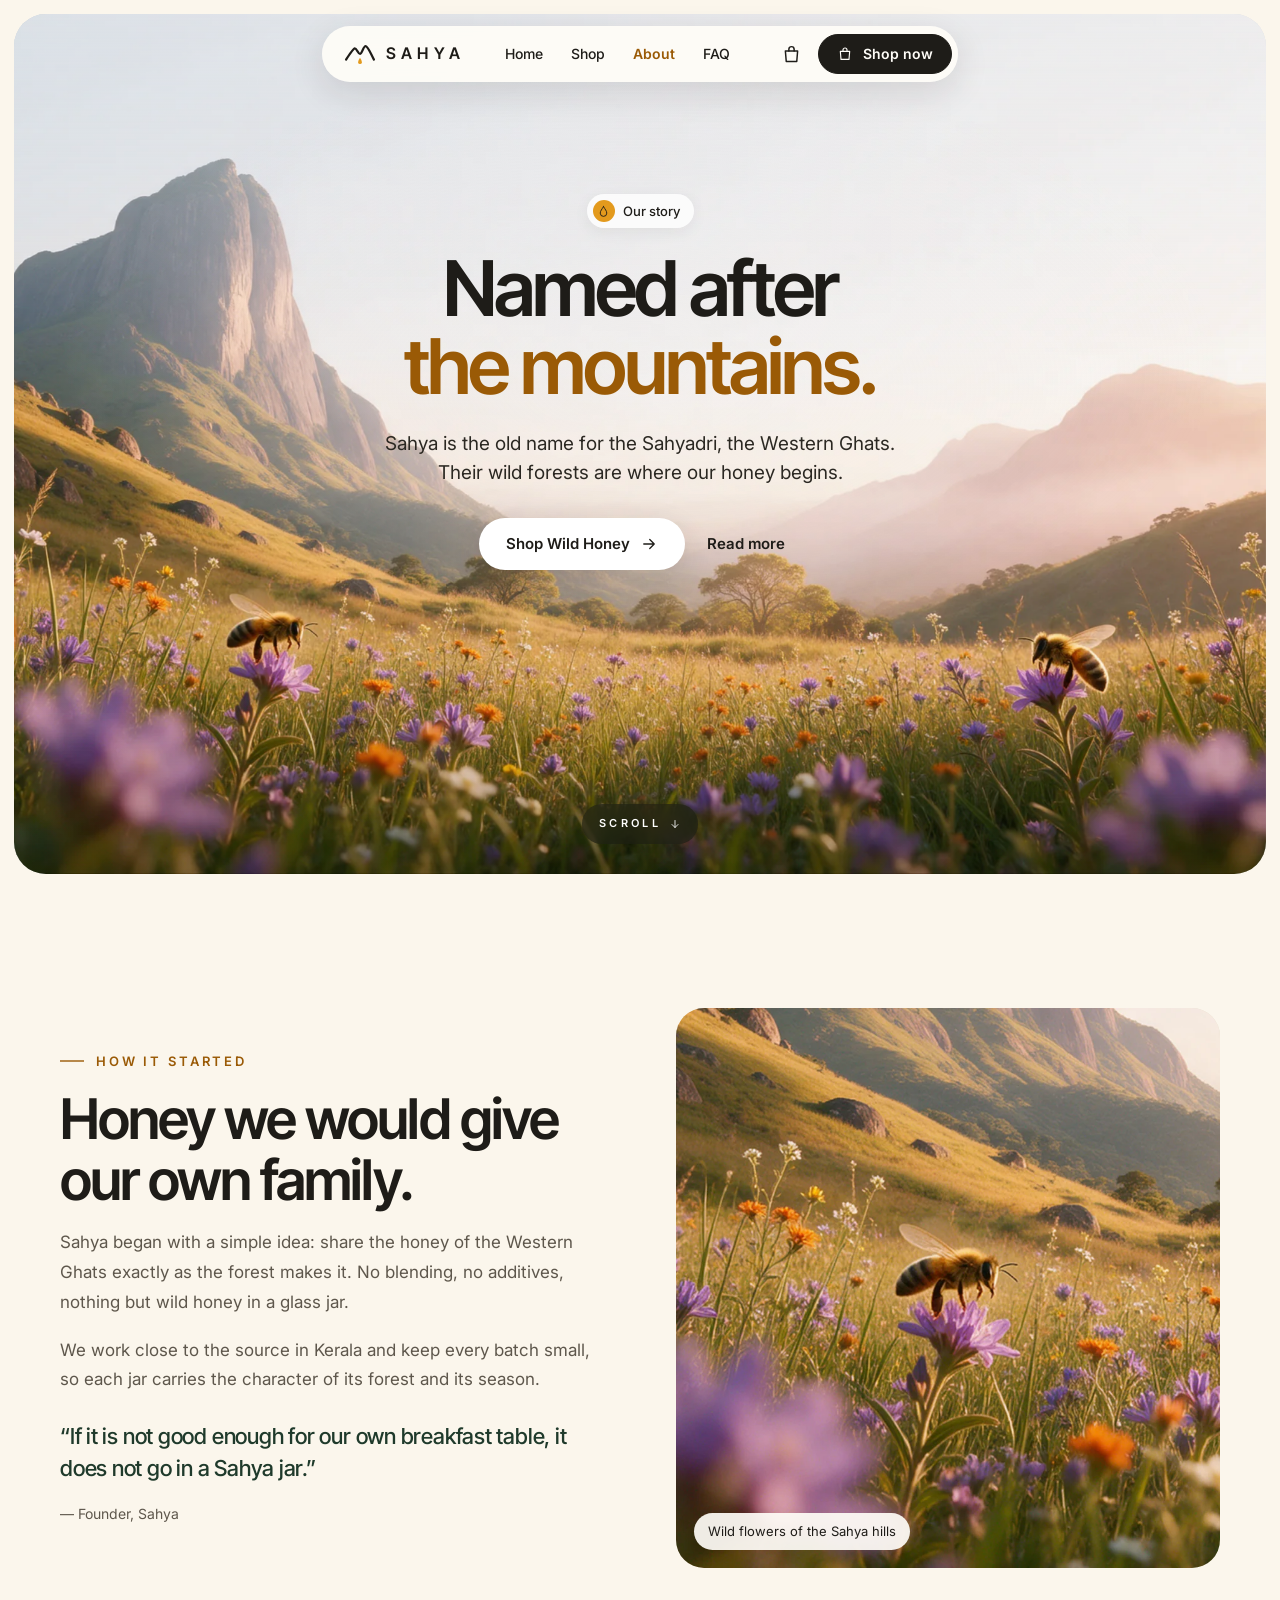
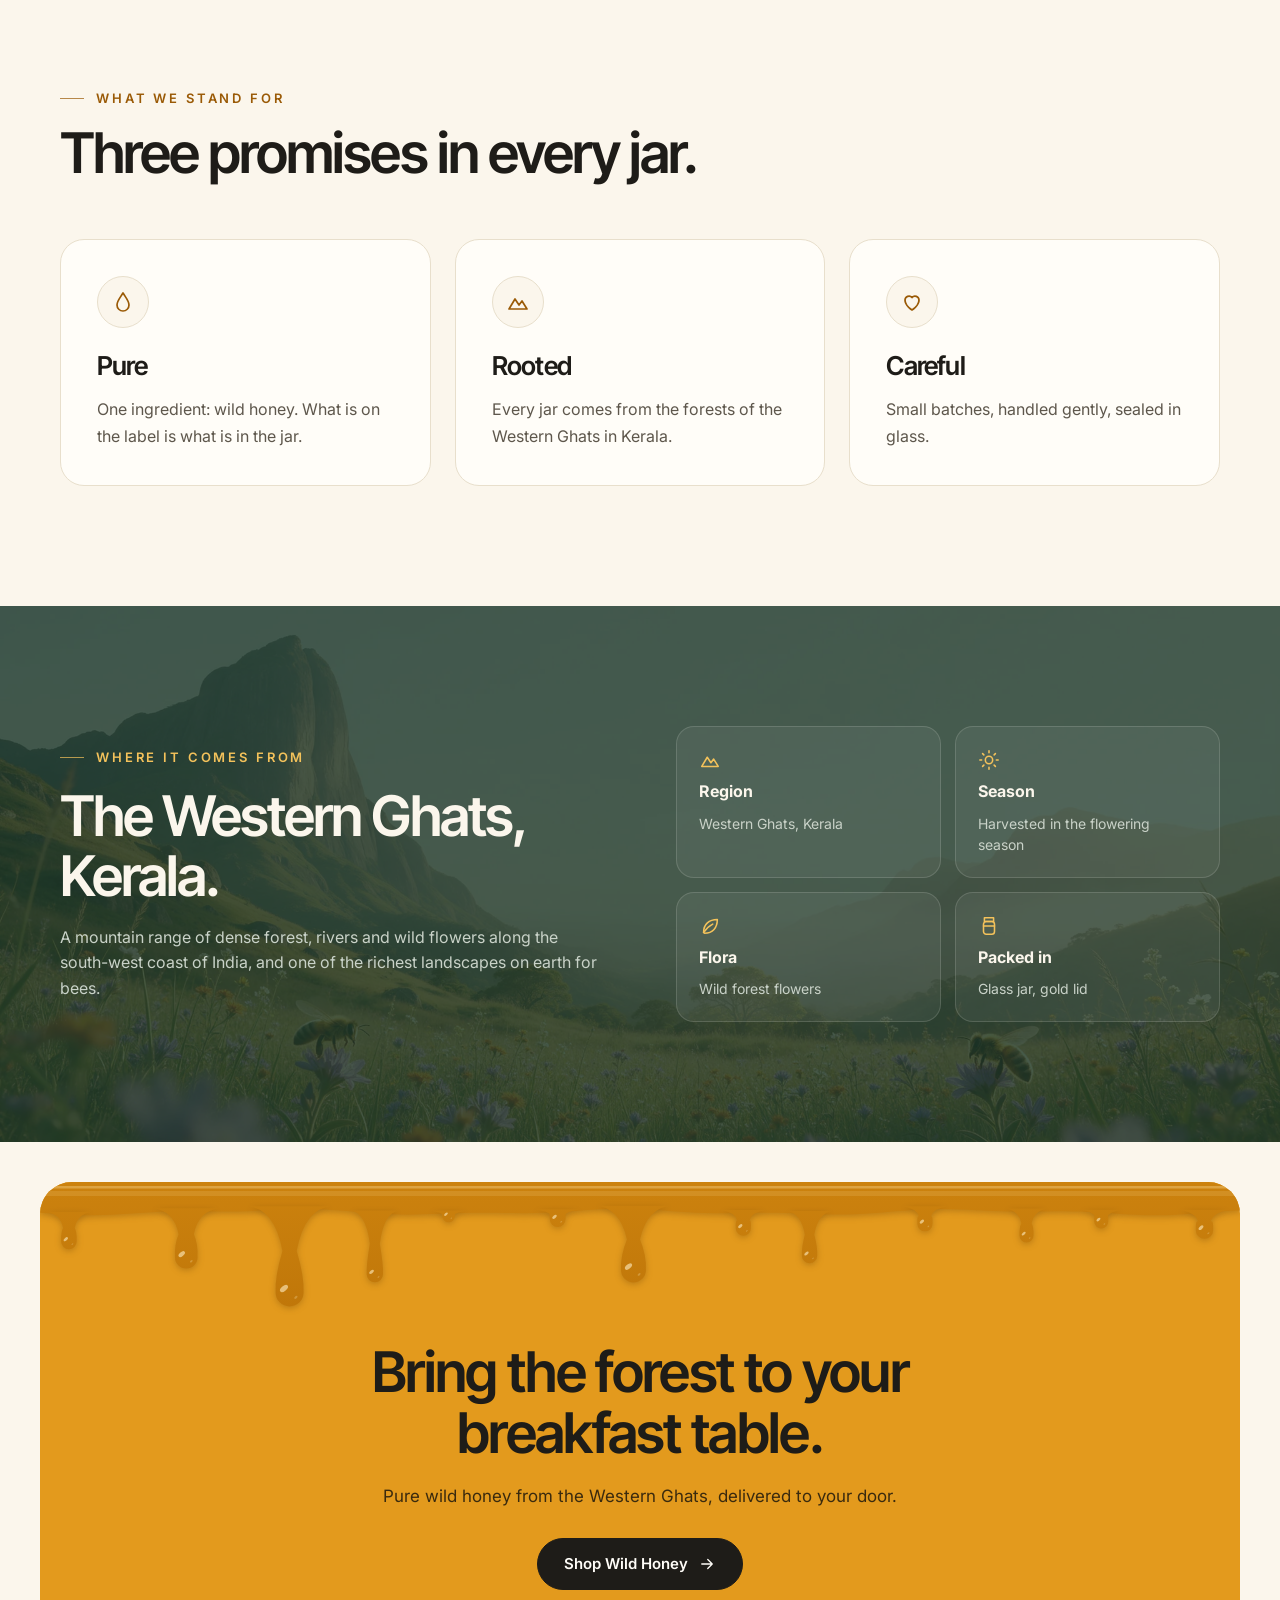
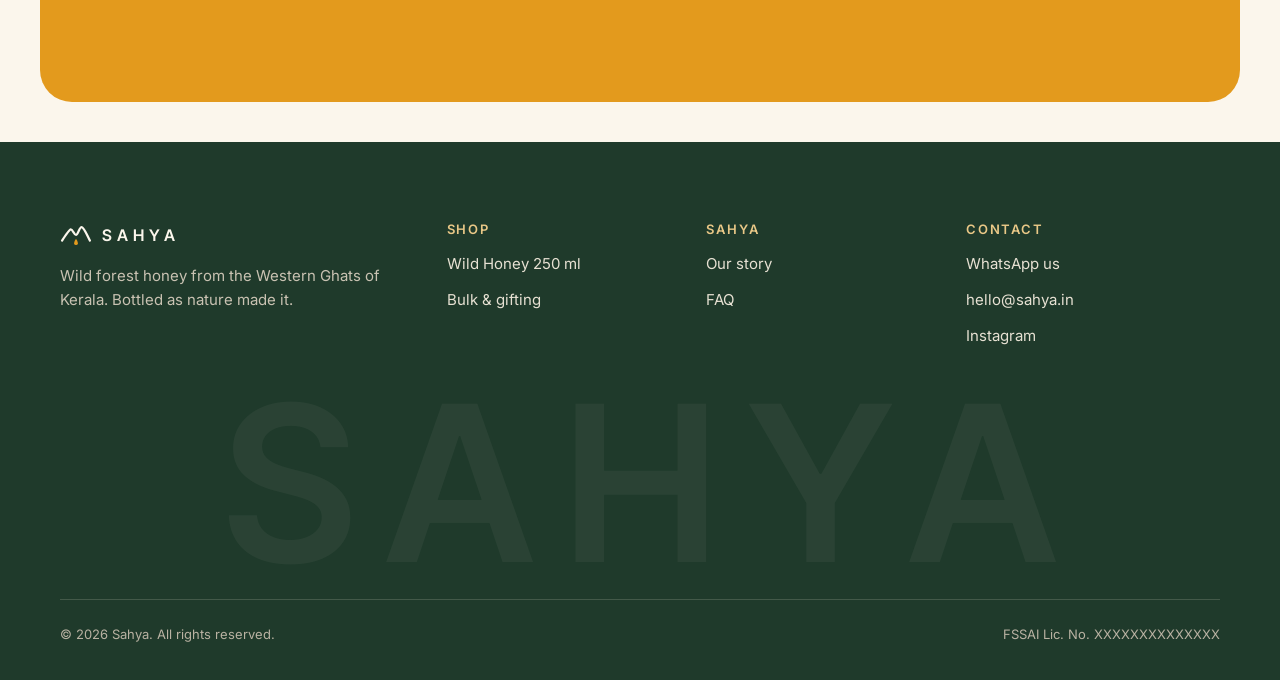
==== commit 46525b60: "Product page: bundle offer cards and "See it in real life" videos - Bundle & save: 1 / 2 / 3 jar car" ====
--- a/about.html
+++ b/about.html
@@ -15,10 +15,10 @@
   <link rel="preconnect" href="https://fonts.googleapis.com">
   <link rel="preconnect" href="https://fonts.gstatic.com" crossorigin>
   <link rel="stylesheet" href="https://fonts.googleapis.com/css2?family=Inter+Tight:wght@500;600;700&amp;family=Inter:wght@400;500;600&amp;display=swap">
-  <link rel="stylesheet" href="assets/css/style.css?v=202611191025">
+  <link rel="stylesheet" href="assets/css/style.css?v=202611191047">
 </head>
 <body>
-<svg width="0" height="0" style="position:absolute" aria-hidden="true"><symbol id="i-leaf" viewBox="0 0 24 24" fill="none" stroke="currentColor" stroke-width="1.7" stroke-linecap="round" stroke-linejoin="round"><path d="M5 19c0-9 6-14 15-14 0 9-5 15-14 15"/><path d="M5 19c3-4 6-7 10-9"/></symbol><symbol id="i-mountain" viewBox="0 0 24 24" fill="none" stroke="currentColor" stroke-width="1.7" stroke-linecap="round" stroke-linejoin="round"><path d="M3 19l6-10 4 6 3-4 5 8z"/></symbol><symbol id="i-drop" viewBox="0 0 24 24" fill="none" stroke="currentColor" stroke-width="1.7" stroke-linecap="round" stroke-linejoin="round"><path d="M12 3c3 5 6 8 6 12a6 6 0 0 1-12 0c0-4 3-7 6-12z"/></symbol><symbol id="i-jar" viewBox="0 0 24 24" fill="none" stroke="currentColor" stroke-width="1.7" stroke-linecap="round" stroke-linejoin="round"><rect x="6" y="7" width="12" height="14" rx="3"/><path d="M7 3h10v4H7z"/><path d="M6 12h12"/></symbol><symbol id="i-bag" viewBox="0 0 24 24" fill="none" stroke="currentColor" stroke-width="1.7" stroke-linecap="round" stroke-linejoin="round"><path d="M5 8h14l-1 12H6z"/><path d="M9 8V6a3 3 0 0 1 6 0v2"/></symbol><symbol id="i-menu" viewBox="0 0 24 24" fill="none" stroke="currentColor" stroke-width="1.7" stroke-linecap="round" stroke-linejoin="round"><path d="M4 7h16M4 12h16M4 17h16"/></symbol><symbol id="i-close" viewBox="0 0 24 24" fill="none" stroke="currentColor" stroke-width="1.7" stroke-linecap="round" stroke-linejoin="round"><path d="M6 6l12 12M18 6L6 18"/></symbol><symbol id="i-chat" viewBox="0 0 24 24" fill="none" stroke="currentColor" stroke-width="1.7" stroke-linecap="round" stroke-linejoin="round"><path d="M4 18l1.5-4A7.5 7.5 0 1 1 9 17.5z"/></symbol><symbol id="i-truck" viewBox="0 0 24 24" fill="none" stroke="currentColor" stroke-width="1.7" stroke-linecap="round" stroke-linejoin="round"><path d="M3 6h11v10H3zM14 10h4l3 3v3h-7"/><circle cx="7" cy="18" r="1.6"/><circle cx="17" cy="18" r="1.6"/></symbol><symbol id="i-sun" viewBox="0 0 24 24" fill="none" stroke="currentColor" stroke-width="1.7" stroke-linecap="round" stroke-linejoin="round"><circle cx="12" cy="12" r="4"/><path d="M12 2v2M12 20v2M2 12h2M20 12h2M5 5l1.4 1.4M17.6 17.6L19 19M5 19l1.4-1.4M17.6 6.4L19 5"/></symbol><symbol id="i-shield" viewBox="0 0 24 24" fill="none" stroke="currentColor" stroke-width="1.7" stroke-linecap="round" stroke-linejoin="round"><path d="M12 3l7 3v6c0 4-3 7-7 9-4-2-7-5-7-9V6z"/><path d="M9 12l2 2 4-4"/></symbol><symbol id="i-heart" viewBox="0 0 24 24" fill="none" stroke="currentColor" stroke-width="1.7" stroke-linecap="round" stroke-linejoin="round"><path d="M12 20s-7-4.5-7-10a4 4 0 0 1 7-2.5A4 4 0 0 1 19 10c0 5.5-7 10-7 10z"/></symbol><symbol id="i-arrow" viewBox="0 0 24 24" fill="none" stroke="currentColor" stroke-width="1.7" stroke-linecap="round" stroke-linejoin="round"><path d="M5 12h14M13 6l6 6-6 6"/></symbol><symbol id="i-down" viewBox="0 0 24 24" fill="none" stroke="currentColor" stroke-width="1.7" stroke-linecap="round" stroke-linejoin="round"><path d="M12 5v14M6 13l6 6 6-6"/></symbol><symbol id="i-minus" viewBox="0 0 24 24" fill="none" stroke="currentColor" stroke-width="1.7" stroke-linecap="round" stroke-linejoin="round"><path d="M6 12h12"/></symbol><symbol id="i-plus" viewBox="0 0 24 24" fill="none" stroke="currentColor" stroke-width="1.7" stroke-linecap="round" stroke-linejoin="round"><path d="M12 6v12M6 12h12"/></symbol><symbol id="i-spoon" viewBox="0 0 24 24" fill="none" stroke="currentColor" stroke-width="1.7" stroke-linecap="round" stroke-linejoin="round"><ellipse cx="12" cy="7" rx="4" ry="5"/><path d="M12 12v9"/></symbol><symbol id="i-cup" viewBox="0 0 24 24" fill="none" stroke="currentColor" stroke-width="1.7" stroke-linecap="round" stroke-linejoin="round"><path d="M5 9h11v5a5 5 0 0 1-5 5h-1a5 5 0 0 1-5-5z"/><path d="M16 11h2a2 2 0 0 1 0 4h-2"/></symbol><symbol id="i-info" viewBox="0 0 24 24" fill="none" stroke="currentColor" stroke-width="1.7" stroke-linecap="round" stroke-linejoin="round"><circle cx="12" cy="12" r="9"/><path d="M12 11v5M12 8h.01"/></symbol><symbol id="i-check" viewBox="0 0 24 24" fill="none" stroke="currentColor" stroke-width="1.7" stroke-linecap="round" stroke-linejoin="round"><path d="M5 12l5 5L20 7"/></symbol></svg>
+<svg width="0" height="0" style="position:absolute" aria-hidden="true"><symbol id="i-leaf" viewBox="0 0 24 24" fill="none" stroke="currentColor" stroke-width="1.7" stroke-linecap="round" stroke-linejoin="round"><path d="M5 19c0-9 6-14 15-14 0 9-5 15-14 15"/><path d="M5 19c3-4 6-7 10-9"/></symbol><symbol id="i-mountain" viewBox="0 0 24 24" fill="none" stroke="currentColor" stroke-width="1.7" stroke-linecap="round" stroke-linejoin="round"><path d="M3 19l6-10 4 6 3-4 5 8z"/></symbol><symbol id="i-drop" viewBox="0 0 24 24" fill="none" stroke="currentColor" stroke-width="1.7" stroke-linecap="round" stroke-linejoin="round"><path d="M12 3c3 5 6 8 6 12a6 6 0 0 1-12 0c0-4 3-7 6-12z"/></symbol><symbol id="i-jar" viewBox="0 0 24 24" fill="none" stroke="currentColor" stroke-width="1.7" stroke-linecap="round" stroke-linejoin="round"><rect x="6" y="7" width="12" height="14" rx="3"/><path d="M7 3h10v4H7z"/><path d="M6 12h12"/></symbol><symbol id="i-bag" viewBox="0 0 24 24" fill="none" stroke="currentColor" stroke-width="1.7" stroke-linecap="round" stroke-linejoin="round"><path d="M5 8h14l-1 12H6z"/><path d="M9 8V6a3 3 0 0 1 6 0v2"/></symbol><symbol id="i-menu" viewBox="0 0 24 24" fill="none" stroke="currentColor" stroke-width="1.7" stroke-linecap="round" stroke-linejoin="round"><path d="M4 7h16M4 12h16M4 17h16"/></symbol><symbol id="i-close" viewBox="0 0 24 24" fill="none" stroke="currentColor" stroke-width="1.7" stroke-linecap="round" stroke-linejoin="round"><path d="M6 6l12 12M18 6L6 18"/></symbol><symbol id="i-chat" viewBox="0 0 24 24" fill="none" stroke="currentColor" stroke-width="1.7" stroke-linecap="round" stroke-linejoin="round"><path d="M4 18l1.5-4A7.5 7.5 0 1 1 9 17.5z"/></symbol><symbol id="i-truck" viewBox="0 0 24 24" fill="none" stroke="currentColor" stroke-width="1.7" stroke-linecap="round" stroke-linejoin="round"><path d="M3 6h11v10H3zM14 10h4l3 3v3h-7"/><circle cx="7" cy="18" r="1.6"/><circle cx="17" cy="18" r="1.6"/></symbol><symbol id="i-sun" viewBox="0 0 24 24" fill="none" stroke="currentColor" stroke-width="1.7" stroke-linecap="round" stroke-linejoin="round"><circle cx="12" cy="12" r="4"/><path d="M12 2v2M12 20v2M2 12h2M20 12h2M5 5l1.4 1.4M17.6 17.6L19 19M5 19l1.4-1.4M17.6 6.4L19 5"/></symbol><symbol id="i-shield" viewBox="0 0 24 24" fill="none" stroke="currentColor" stroke-width="1.7" stroke-linecap="round" stroke-linejoin="round"><path d="M12 3l7 3v6c0 4-3 7-7 9-4-2-7-5-7-9V6z"/><path d="M9 12l2 2 4-4"/></symbol><symbol id="i-heart" viewBox="0 0 24 24" fill="none" stroke="currentColor" stroke-width="1.7" stroke-linecap="round" stroke-linejoin="round"><path d="M12 20s-7-4.5-7-10a4 4 0 0 1 7-2.5A4 4 0 0 1 19 10c0 5.5-7 10-7 10z"/></symbol><symbol id="i-arrow" viewBox="0 0 24 24" fill="none" stroke="currentColor" stroke-width="1.7" stroke-linecap="round" stroke-linejoin="round"><path d="M5 12h14M13 6l6 6-6 6"/></symbol><symbol id="i-down" viewBox="0 0 24 24" fill="none" stroke="currentColor" stroke-width="1.7" stroke-linecap="round" stroke-linejoin="round"><path d="M12 5v14M6 13l6 6 6-6"/></symbol><symbol id="i-minus" viewBox="0 0 24 24" fill="none" stroke="currentColor" stroke-width="1.7" stroke-linecap="round" stroke-linejoin="round"><path d="M6 12h12"/></symbol><symbol id="i-plus" viewBox="0 0 24 24" fill="none" stroke="currentColor" stroke-width="1.7" stroke-linecap="round" stroke-linejoin="round"><path d="M12 6v12M6 12h12"/></symbol><symbol id="i-spoon" viewBox="0 0 24 24" fill="none" stroke="currentColor" stroke-width="1.7" stroke-linecap="round" stroke-linejoin="round"><ellipse cx="12" cy="7" rx="4" ry="5"/><path d="M12 12v9"/></symbol><symbol id="i-cup" viewBox="0 0 24 24" fill="none" stroke="currentColor" stroke-width="1.7" stroke-linecap="round" stroke-linejoin="round"><path d="M5 9h11v5a5 5 0 0 1-5 5h-1a5 5 0 0 1-5-5z"/><path d="M16 11h2a2 2 0 0 1 0 4h-2"/></symbol><symbol id="i-info" viewBox="0 0 24 24" fill="none" stroke="currentColor" stroke-width="1.7" stroke-linecap="round" stroke-linejoin="round"><circle cx="12" cy="12" r="9"/><path d="M12 11v5M12 8h.01"/></symbol><symbol id="i-check" viewBox="0 0 24 24" fill="none" stroke="currentColor" stroke-width="1.7" stroke-linecap="round" stroke-linejoin="round"><path d="M5 12l5 5L20 7"/></symbol><symbol id="i-instagram" viewBox="0 0 24 24" fill="none" stroke="currentColor" stroke-width="1.7" stroke-linecap="round" stroke-linejoin="round"><rect x="3.5" y="3.5" width="17" height="17" rx="5"/><circle cx="12" cy="12" r="4"/><circle cx="17.2" cy="6.8" r=".8" fill="currentColor"/></symbol><symbol id="i-chev-left" viewBox="0 0 24 24" fill="none" stroke="currentColor" stroke-width="1.7" stroke-linecap="round" stroke-linejoin="round"><path d="M15 5l-7 7 7 7"/></symbol><symbol id="i-chev-right" viewBox="0 0 24 24" fill="none" stroke="currentColor" stroke-width="1.7" stroke-linecap="round" stroke-linejoin="round"><path d="M9 5l7 7-7 7"/></symbol><symbol id="i-play" viewBox="0 0 24 24" fill="none" stroke="currentColor" stroke-width="1.7" stroke-linecap="round" stroke-linejoin="round"><path d="M8 5.5v13l11-6.5z" fill="currentColor"/></symbol><symbol id="i-gift" viewBox="0 0 24 24" fill="none" stroke="currentColor" stroke-width="1.7" stroke-linecap="round" stroke-linejoin="round"><rect x="4" y="9" width="16" height="11" rx="1.5"/><path d="M3 9h18M12 9v11M12 9c-2-4-6-4-6-1.5S10 9 12 9zM12 9c2-4 6-4 6-1.5S14 9 12 9z"/></symbol></svg>
 <a class="skip-link" href="#main">Skip to content</a>
 
 <header class="site-header">
@@ -147,6 +147,6 @@
 </footer>
 
 <div class="toast" role="status" aria-live="polite"><svg aria-hidden="true"><use href="#i-check"/></svg><span class="toast__text"></span></div>
-<script src="assets/js/main.js?v=202611191025" defer></script>
+<script src="assets/js/main.js?v=202611191047" defer></script>
 </body>
 </html>
--- a/assets/css/style.css
+++ b/assets/css/style.css
@@ -687,3 +687,135 @@
   *, *::before, *::after { animation: none !important; transition: none !important; scroll-behavior: auto !important; }
   .reveal { opacity: 1; transform: none; }
 }
+
+/* ---------- 19. Bundle offer (cards) ---------- */
+.bundle-group { border: 0; margin: 0; padding: 0; min-width: 0; }
+.bundle-group legend { padding: 0; }
+.bundles { display: grid; grid-template-columns: repeat(3, minmax(0, 1fr)); gap: 8px; padding-top: 12px; align-items: stretch; }
+.bundle {
+  position: relative; display: flex; flex-direction: column; align-items: center; text-align: center;
+  padding: 18px 6px 0; border-radius: 16px; cursor: pointer; overflow: visible;
+  border: 1.5px solid var(--line); background: var(--paper); color: var(--ink);
+  transition: border-color .2s, box-shadow .2s, transform .2s;
+}
+.bundle:hover { border-color: #CFC3A8; transform: translateY(-2px); }
+.bundle[aria-pressed="true"] { border: 2px solid var(--forest); box-shadow: 0 12px 30px rgba(31, 58, 43, .14); }
+.bundle__tag {
+  position: absolute; top: -12px; left: 50%; transform: translateX(-50%); white-space: nowrap;
+  padding: 4px 10px; border-radius: 8px; background: var(--forest); color: var(--paper);
+  font-size: 10px; font-weight: 700; letter-spacing: .08em; text-transform: uppercase;
+}
+.bundle__tag--soft { background: var(--honey-tint); color: var(--honey-deep); }
+.bundle[aria-pressed="true"] .bundle__tag--soft { background: var(--forest); color: var(--paper); }
+.bundle__name { font-family: var(--font-head); font-size: 17px; font-weight: 700; letter-spacing: .02em; line-height: 1.1; }
+.bundle__sub { font-size: 11px; color: var(--muted); margin-top: 3px; line-height: 1.3; min-height: 2.6em; }
+.bundle__img { width: 100%; max-width: 120px; height: 74px; object-fit: contain; margin: 6px 0 8px; }
+.bundle__total { font-family: var(--font-head); font-size: 20px; font-weight: 700; letter-spacing: -0.02em; line-height: 1.1; }
+.bundle__total s { display: block; font-family: var(--font-body); font-size: 11px; font-weight: 400; color: var(--muted); letter-spacing: 0; }
+.bundle__each { font-size: 11px; color: var(--muted); margin-top: 2px; }
+.bundle__save {
+  align-self: stretch; margin: 12px -1.5px -1.5px; padding: 7px 4px; border-radius: 0 0 15px 15px;
+  background: var(--cream); border-top: 1px solid var(--line);
+  font-size: 10px; font-weight: 700; letter-spacing: .06em; text-transform: uppercase; color: var(--muted);
+}
+.bundle[aria-pressed="true"] .bundle__save { margin: 12px -2px -2px; background: var(--forest); color: var(--paper); border-top-color: var(--forest); border-radius: 0 0 14px 14px; }
+@media (min-width: 480px) {
+  .bundles { gap: 12px; }
+  .bundle { padding-top: 22px; }
+  .bundle__name { font-size: 19px; }
+  .bundle__sub { font-size: 12px; min-height: 0; }
+  .bundle__img { height: 96px; max-width: 150px; }
+  .bundle__total { font-size: 26px; }
+  .bundle__each { font-size: 12px; }
+  .bundle__save { font-size: 11px; padding: 8px 4px; }
+  .bundle__tag { font-size: 11px; }
+}
+
+/* ---------- 20. "See it in real life" video strip + player ---------- */
+.reel-strip { display: flex; flex-direction: column; gap: 12px; }
+.reel-strip__head { display: flex; align-items: center; justify-content: space-between; gap: 12px; }
+.reel-strip__label { font-size: 12px; font-weight: 600; letter-spacing: .2em; text-transform: uppercase; color: var(--muted); }
+.reel-strip__nav { display: flex; align-items: center; gap: 6px; }
+.reel-strip__ig {
+  display: inline-flex; align-items: center; gap: 6px; margin-right: 6px;
+  font-size: 13px; font-weight: 500; color: var(--muted); text-decoration: none;
+}
+.reel-strip__ig svg { width: 15px; height: 15px; }
+.reel-strip__ig:hover { color: var(--ink); }
+.mini-arrow {
+  display: grid; place-items: center; width: 36px; height: 36px; border-radius: 50%; cursor: pointer;
+  border: 1px solid var(--line); background: var(--paper); color: var(--ink); transition: background .2s, opacity .2s;
+}
+.mini-arrow svg { width: 16px; height: 16px; }
+.mini-arrow:hover:not(:disabled) { background: var(--ink); border-color: var(--ink); color: var(--paper); }
+.mini-arrow:disabled { opacity: .35; cursor: default; }
+@media (max-width: 420px) { .reel-strip__ig { display: none; } .mini-arrow { width: 40px; height: 40px; } }
+
+.reel-strip__track {
+  list-style: none; margin: 0; padding: 0;
+  display: grid; grid-auto-flow: column; grid-auto-columns: calc((100% - 20px) / 3); gap: 10px;
+  overflow-x: auto; scroll-snap-type: x mandatory; scroll-behavior: smooth; scrollbar-width: none;
+}
+.reel-strip__track::-webkit-scrollbar { display: none; }
+.reel-strip__track li { scroll-snap-align: start; }
+.reel-thumb {
+  position: relative; display: block; width: 100%; aspect-ratio: 9 / 16; padding: 0; border: 0; cursor: pointer;
+  border-radius: 16px; overflow: hidden; background: #2A2418;
+}
+.reel-thumb img, .reel-thumb video { position: absolute; inset: 0; width: 100%; height: 100%; object-fit: cover; transition: transform .8s var(--ease); }
+.reel-thumb video { opacity: 0; transition: opacity .3s; }
+.reel-thumb.is-previewing video { opacity: 1; }
+.reel-thumb:hover img { transform: scale(1.04); }
+.reel-thumb__play {
+  position: absolute; top: 50%; left: 50%; transform: translate(-50%, -50%);
+  display: grid; place-items: center; width: 46px; height: 46px; border-radius: 50%;
+  background: rgba(255, 255, 255, .28); -webkit-backdrop-filter: blur(8px); backdrop-filter: blur(8px); color: #fff;
+  box-shadow: 0 4px 16px rgba(0, 0, 0, .15); transition: transform .25s var(--ease), background .25s;
+}
+.reel-thumb__play svg { width: 18px; height: 18px; margin-left: 2px; }
+.reel-thumb:hover .reel-thumb__play { transform: translate(-50%, -50%) scale(1.08); background: rgba(255, 255, 255, .4); }
+
+/* Pop-up player */
+.reel-modal {
+  width: min(420px, calc(100vw - 24px)); max-height: calc(100dvh - 24px); padding: 0; border: 0; border-radius: 26px;
+  background: var(--paper); color: var(--ink); box-shadow: 0 30px 80px rgba(0, 0, 0, .35); overflow: visible;
+}
+.reel-modal::backdrop { background: rgba(20, 18, 12, .72); -webkit-backdrop-filter: blur(6px); backdrop-filter: blur(6px); }
+.reel-modal__inner { position: relative; display: flex; flex-direction: column; gap: 12px; padding: 10px; }
+.reel-modal__media { position: relative; overflow: hidden; border-radius: 18px; background: #000; aspect-ratio: 9 / 16; max-height: calc(100dvh - 190px); margin: 0 auto; width: 100%; }
+.reel-modal__media video { width: 100%; height: 100%; object-fit: cover; display: block; }
+.reel__badge {
+  position: absolute; top: 12px; left: 12px; display: inline-flex; align-items: center; gap: 6px;
+  padding: 6px 10px; border-radius: 999px; background: rgba(0, 0, 0, .3);
+  -webkit-backdrop-filter: blur(10px); backdrop-filter: blur(10px); color: #fff; font-size: 12px; font-weight: 600;
+}
+.reel__badge svg { width: 14px; height: 14px; }
+.reel-modal__close {
+  position: absolute; z-index: 2; top: -14px; right: -14px; display: grid; place-items: center; width: 44px; height: 44px;
+  border-radius: 50%; border: 0; background: var(--paper); color: var(--ink); cursor: pointer; box-shadow: var(--shadow);
+}
+.reel-modal__close svg { width: 18px; height: 18px; }
+@media (max-width: 480px) { .reel-modal__close { top: 16px; right: 16px; } }
+.reel-modal__nav {
+  position: absolute; top: 50%; transform: translateY(-50%); display: grid; place-items: center; width: 44px; height: 44px;
+  border-radius: 50%; border: 0; cursor: pointer; background: rgba(255, 255, 255, .25); color: #fff;
+  -webkit-backdrop-filter: blur(8px); backdrop-filter: blur(8px);
+}
+.reel-modal__nav svg { width: 20px; height: 20px; }
+.reel-modal__nav--prev { left: 10px; }
+.reel-modal__nav--next { right: 10px; }
+.reel-modal__caption { padding: 0 6px; font-size: 15px; line-height: 1.5; color: var(--ink-soft); }
+.reel__product {
+  display: flex; align-items: center; gap: 10px; padding: 8px 8px 8px 10px;
+  border-radius: 16px; background: var(--cream); border: 1px solid var(--line);
+}
+.reel__product img { width: 30px; height: auto; flex: none; }
+.reel__product div { flex: 1; min-width: 0; }
+.reel__product strong { display: block; font-size: 14px; font-weight: 600; }
+.reel__product span { display: block; font-size: 12px; color: var(--honey-deep); font-weight: 600; }
+.reel__add {
+  flex: none; display: inline-flex; align-items: center; gap: 6px; height: 44px; padding: 0 16px; border-radius: 999px; cursor: pointer;
+  border: 0; background: var(--forest); color: var(--paper); font-size: 14px; font-weight: 600;
+}
+.reel__add svg { width: 16px; height: 16px; }
+.reel__add:hover { background: var(--forest-2); }
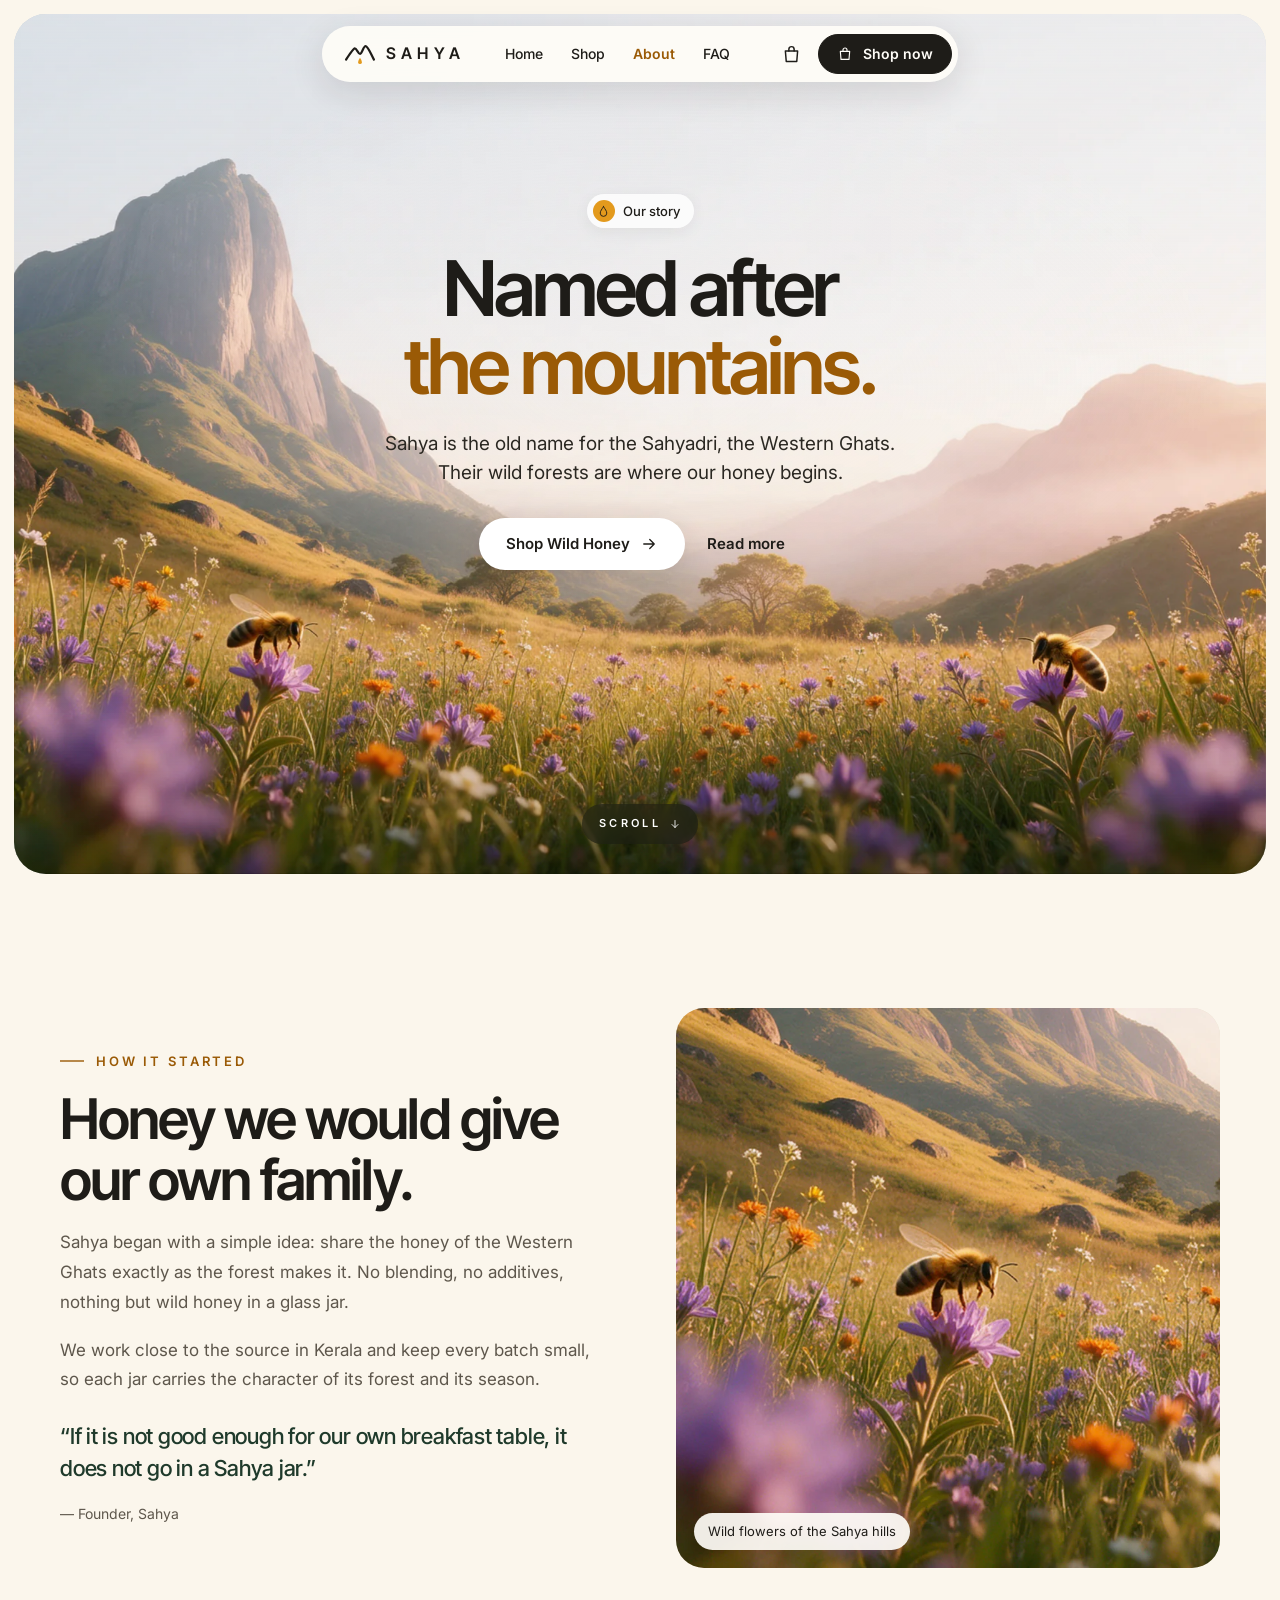
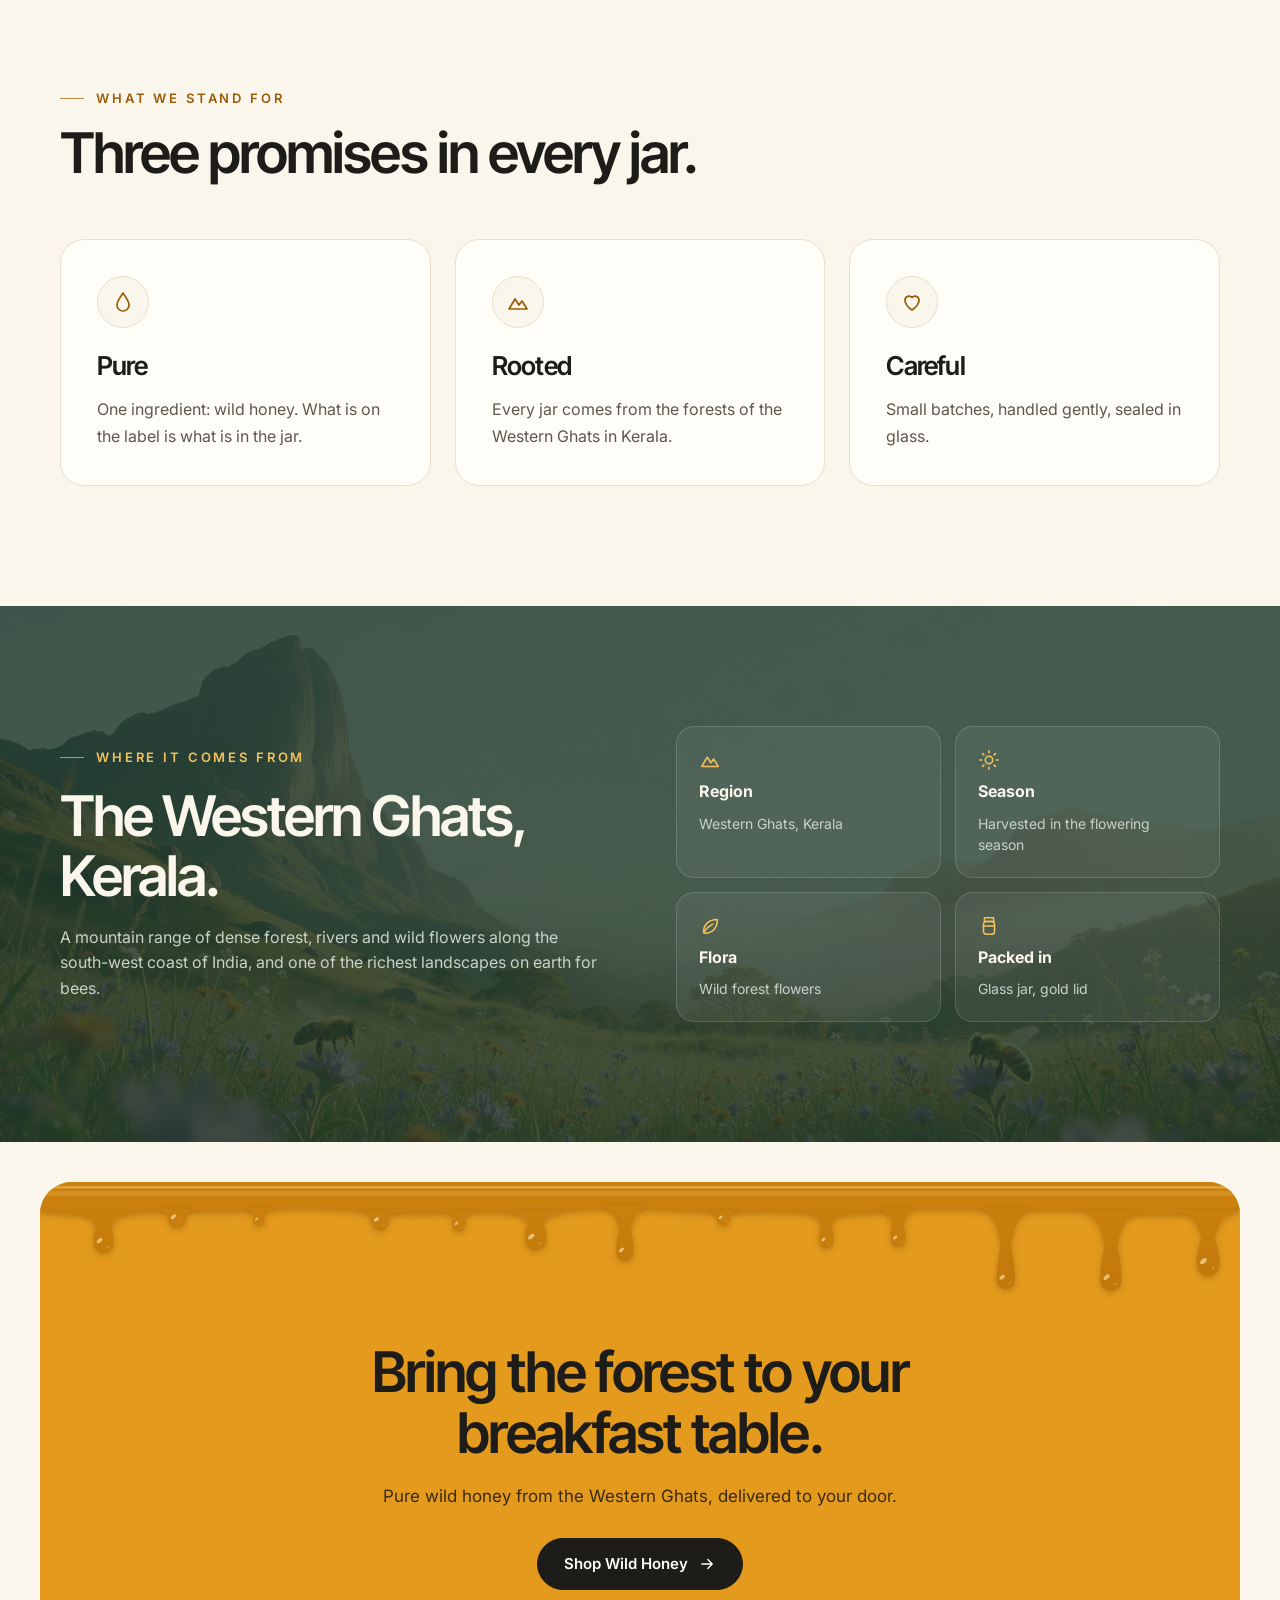
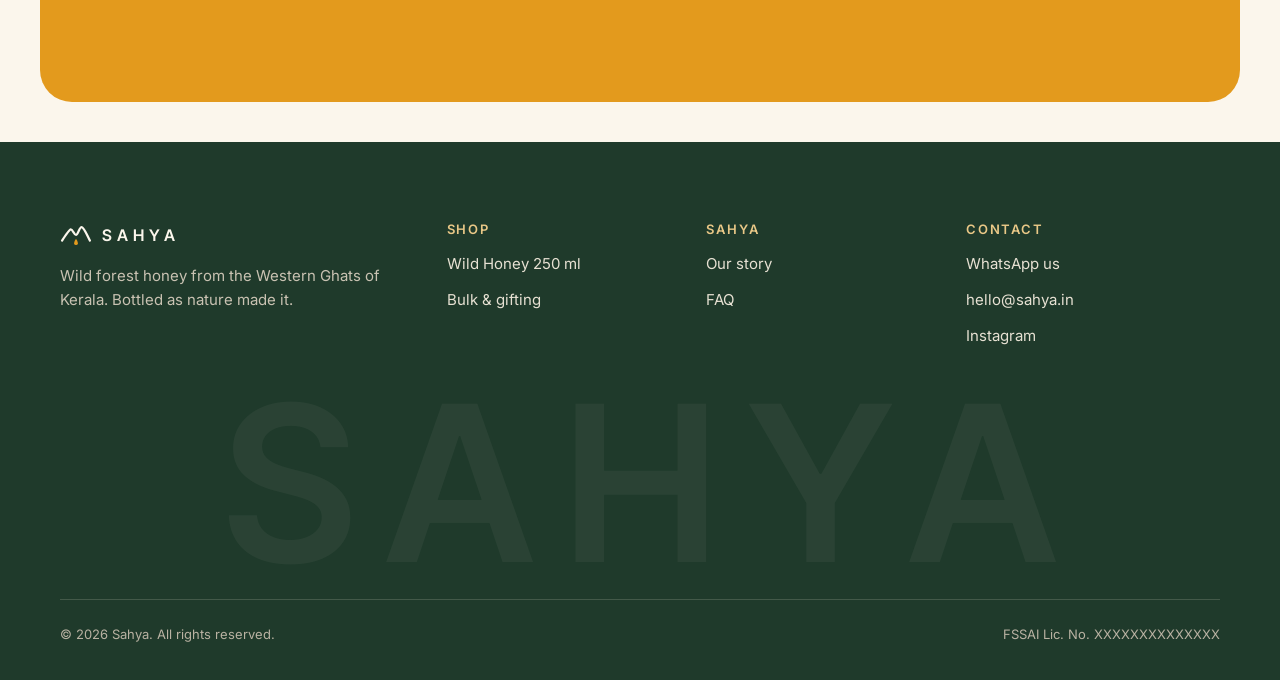
==== commit 28e5c514: "Product page: remove the size selector (250 ml only) Co-Authored-By: Claude Opus 5.5 <noreply@anthro" ====
--- a/about.html
+++ b/about.html
@@ -15,7 +15,7 @@
   <link rel="preconnect" href="https://fonts.googleapis.com">
   <link rel="preconnect" href="https://fonts.gstatic.com" crossorigin>
   <link rel="stylesheet" href="https://fonts.googleapis.com/css2?family=Inter+Tight:wght@500;600;700&amp;family=Inter:wght@400;500;600&amp;display=swap">
-  <link rel="stylesheet" href="assets/css/style.css?v=202611191047">
+  <link rel="stylesheet" href="assets/css/style.css?v=202611191050">
 </head>
 <body>
 <svg width="0" height="0" style="position:absolute" aria-hidden="true"><symbol id="i-leaf" viewBox="0 0 24 24" fill="none" stroke="currentColor" stroke-width="1.7" stroke-linecap="round" stroke-linejoin="round"><path d="M5 19c0-9 6-14 15-14 0 9-5 15-14 15"/><path d="M5 19c3-4 6-7 10-9"/></symbol><symbol id="i-mountain" viewBox="0 0 24 24" fill="none" stroke="currentColor" stroke-width="1.7" stroke-linecap="round" stroke-linejoin="round"><path d="M3 19l6-10 4 6 3-4 5 8z"/></symbol><symbol id="i-drop" viewBox="0 0 24 24" fill="none" stroke="currentColor" stroke-width="1.7" stroke-linecap="round" stroke-linejoin="round"><path d="M12 3c3 5 6 8 6 12a6 6 0 0 1-12 0c0-4 3-7 6-12z"/></symbol><symbol id="i-jar" viewBox="0 0 24 24" fill="none" stroke="currentColor" stroke-width="1.7" stroke-linecap="round" stroke-linejoin="round"><rect x="6" y="7" width="12" height="14" rx="3"/><path d="M7 3h10v4H7z"/><path d="M6 12h12"/></symbol><symbol id="i-bag" viewBox="0 0 24 24" fill="none" stroke="currentColor" stroke-width="1.7" stroke-linecap="round" stroke-linejoin="round"><path d="M5 8h14l-1 12H6z"/><path d="M9 8V6a3 3 0 0 1 6 0v2"/></symbol><symbol id="i-menu" viewBox="0 0 24 24" fill="none" stroke="currentColor" stroke-width="1.7" stroke-linecap="round" stroke-linejoin="round"><path d="M4 7h16M4 12h16M4 17h16"/></symbol><symbol id="i-close" viewBox="0 0 24 24" fill="none" stroke="currentColor" stroke-width="1.7" stroke-linecap="round" stroke-linejoin="round"><path d="M6 6l12 12M18 6L6 18"/></symbol><symbol id="i-chat" viewBox="0 0 24 24" fill="none" stroke="currentColor" stroke-width="1.7" stroke-linecap="round" stroke-linejoin="round"><path d="M4 18l1.5-4A7.5 7.5 0 1 1 9 17.5z"/></symbol><symbol id="i-truck" viewBox="0 0 24 24" fill="none" stroke="currentColor" stroke-width="1.7" stroke-linecap="round" stroke-linejoin="round"><path d="M3 6h11v10H3zM14 10h4l3 3v3h-7"/><circle cx="7" cy="18" r="1.6"/><circle cx="17" cy="18" r="1.6"/></symbol><symbol id="i-sun" viewBox="0 0 24 24" fill="none" stroke="currentColor" stroke-width="1.7" stroke-linecap="round" stroke-linejoin="round"><circle cx="12" cy="12" r="4"/><path d="M12 2v2M12 20v2M2 12h2M20 12h2M5 5l1.4 1.4M17.6 17.6L19 19M5 19l1.4-1.4M17.6 6.4L19 5"/></symbol><symbol id="i-shield" viewBox="0 0 24 24" fill="none" stroke="currentColor" stroke-width="1.7" stroke-linecap="round" stroke-linejoin="round"><path d="M12 3l7 3v6c0 4-3 7-7 9-4-2-7-5-7-9V6z"/><path d="M9 12l2 2 4-4"/></symbol><symbol id="i-heart" viewBox="0 0 24 24" fill="none" stroke="currentColor" stroke-width="1.7" stroke-linecap="round" stroke-linejoin="round"><path d="M12 20s-7-4.5-7-10a4 4 0 0 1 7-2.5A4 4 0 0 1 19 10c0 5.5-7 10-7 10z"/></symbol><symbol id="i-arrow" viewBox="0 0 24 24" fill="none" stroke="currentColor" stroke-width="1.7" stroke-linecap="round" stroke-linejoin="round"><path d="M5 12h14M13 6l6 6-6 6"/></symbol><symbol id="i-down" viewBox="0 0 24 24" fill="none" stroke="currentColor" stroke-width="1.7" stroke-linecap="round" stroke-linejoin="round"><path d="M12 5v14M6 13l6 6 6-6"/></symbol><symbol id="i-minus" viewBox="0 0 24 24" fill="none" stroke="currentColor" stroke-width="1.7" stroke-linecap="round" stroke-linejoin="round"><path d="M6 12h12"/></symbol><symbol id="i-plus" viewBox="0 0 24 24" fill="none" stroke="currentColor" stroke-width="1.7" stroke-linecap="round" stroke-linejoin="round"><path d="M12 6v12M6 12h12"/></symbol><symbol id="i-spoon" viewBox="0 0 24 24" fill="none" stroke="currentColor" stroke-width="1.7" stroke-linecap="round" stroke-linejoin="round"><ellipse cx="12" cy="7" rx="4" ry="5"/><path d="M12 12v9"/></symbol><symbol id="i-cup" viewBox="0 0 24 24" fill="none" stroke="currentColor" stroke-width="1.7" stroke-linecap="round" stroke-linejoin="round"><path d="M5 9h11v5a5 5 0 0 1-5 5h-1a5 5 0 0 1-5-5z"/><path d="M16 11h2a2 2 0 0 1 0 4h-2"/></symbol><symbol id="i-info" viewBox="0 0 24 24" fill="none" stroke="currentColor" stroke-width="1.7" stroke-linecap="round" stroke-linejoin="round"><circle cx="12" cy="12" r="9"/><path d="M12 11v5M12 8h.01"/></symbol><symbol id="i-check" viewBox="0 0 24 24" fill="none" stroke="currentColor" stroke-width="1.7" stroke-linecap="round" stroke-linejoin="round"><path d="M5 12l5 5L20 7"/></symbol><symbol id="i-instagram" viewBox="0 0 24 24" fill="none" stroke="currentColor" stroke-width="1.7" stroke-linecap="round" stroke-linejoin="round"><rect x="3.5" y="3.5" width="17" height="17" rx="5"/><circle cx="12" cy="12" r="4"/><circle cx="17.2" cy="6.8" r=".8" fill="currentColor"/></symbol><symbol id="i-chev-left" viewBox="0 0 24 24" fill="none" stroke="currentColor" stroke-width="1.7" stroke-linecap="round" stroke-linejoin="round"><path d="M15 5l-7 7 7 7"/></symbol><symbol id="i-chev-right" viewBox="0 0 24 24" fill="none" stroke="currentColor" stroke-width="1.7" stroke-linecap="round" stroke-linejoin="round"><path d="M9 5l7 7-7 7"/></symbol><symbol id="i-play" viewBox="0 0 24 24" fill="none" stroke="currentColor" stroke-width="1.7" stroke-linecap="round" stroke-linejoin="round"><path d="M8 5.5v13l11-6.5z" fill="currentColor"/></symbol><symbol id="i-gift" viewBox="0 0 24 24" fill="none" stroke="currentColor" stroke-width="1.7" stroke-linecap="round" stroke-linejoin="round"><rect x="4" y="9" width="16" height="11" rx="1.5"/><path d="M3 9h18M12 9v11M12 9c-2-4-6-4-6-1.5S10 9 12 9zM12 9c2-4 6-4 6-1.5S14 9 12 9z"/></symbol></svg>
@@ -147,6 +147,6 @@
 </footer>
 
 <div class="toast" role="status" aria-live="polite"><svg aria-hidden="true"><use href="#i-check"/></svg><span class="toast__text"></span></div>
-<script src="assets/js/main.js?v=202611191047" defer></script>
+<script src="assets/js/main.js?v=202611191050" defer></script>
 </body>
 </html>
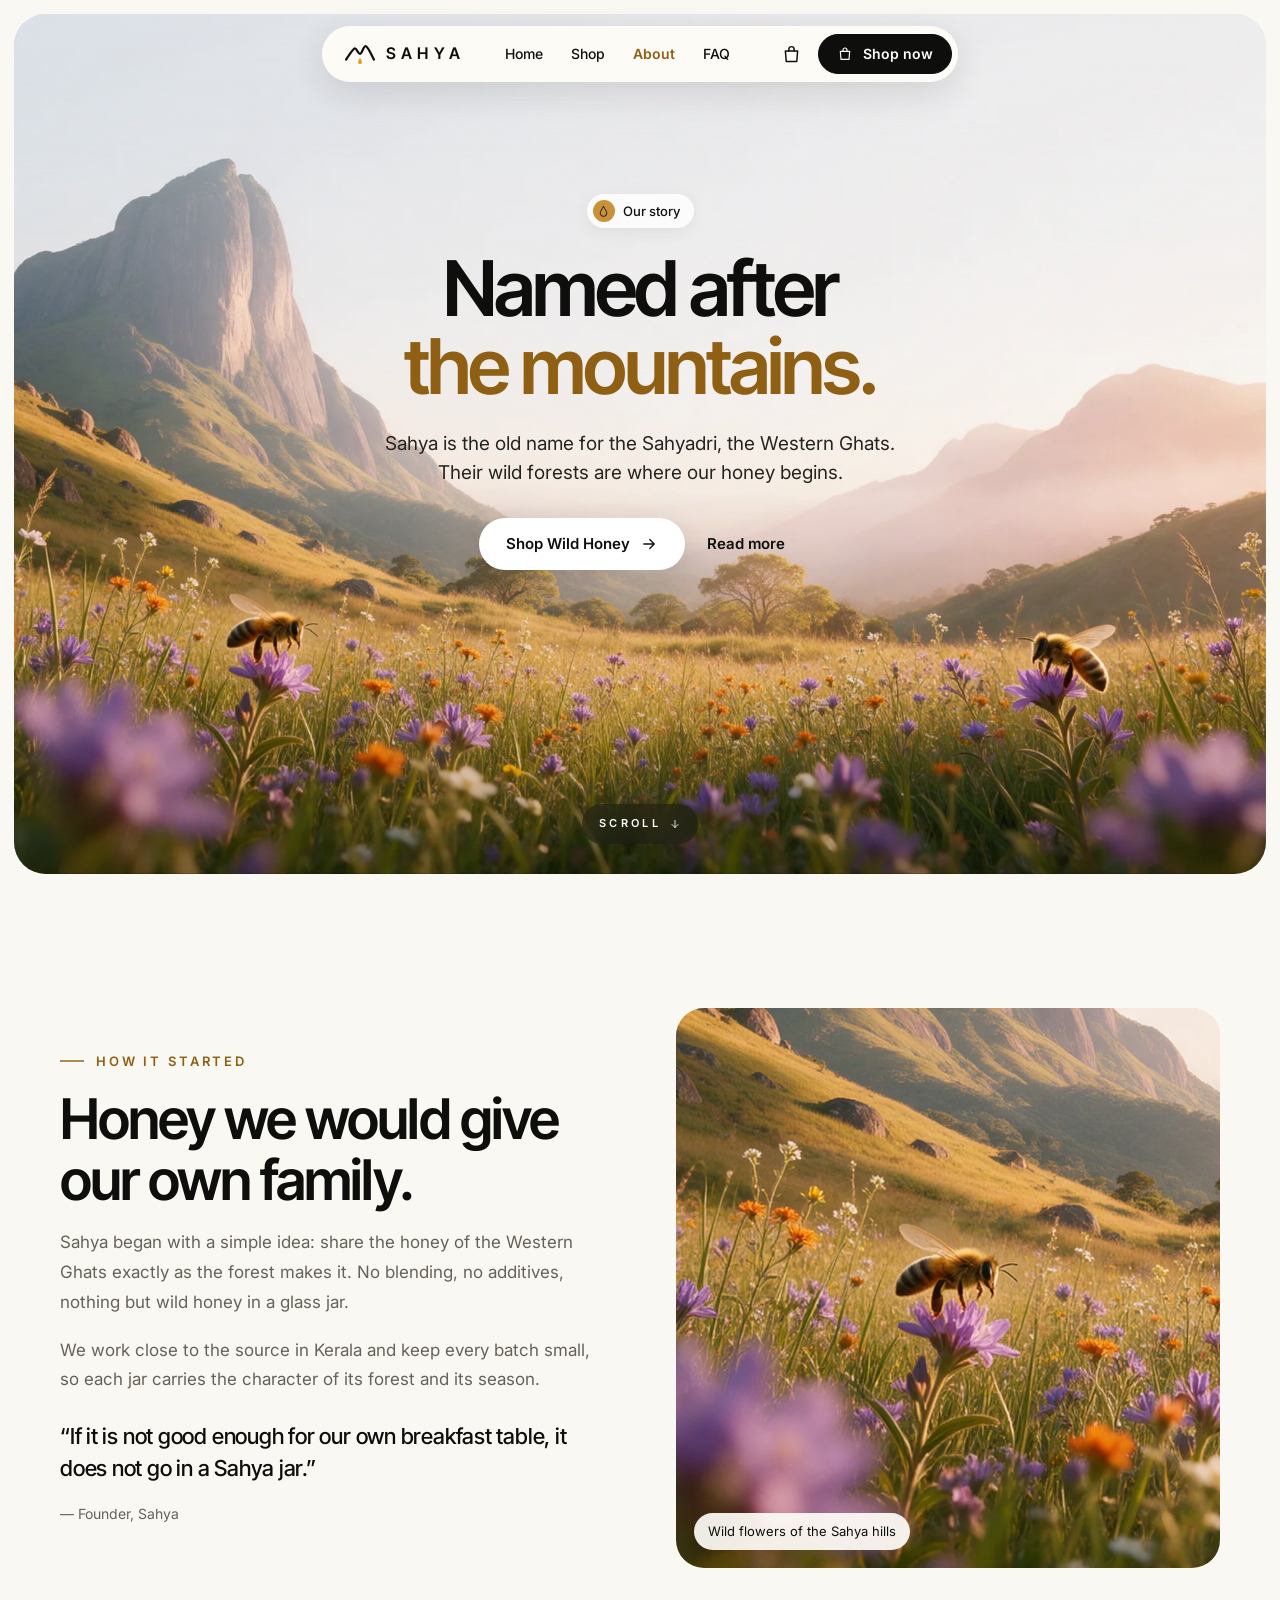
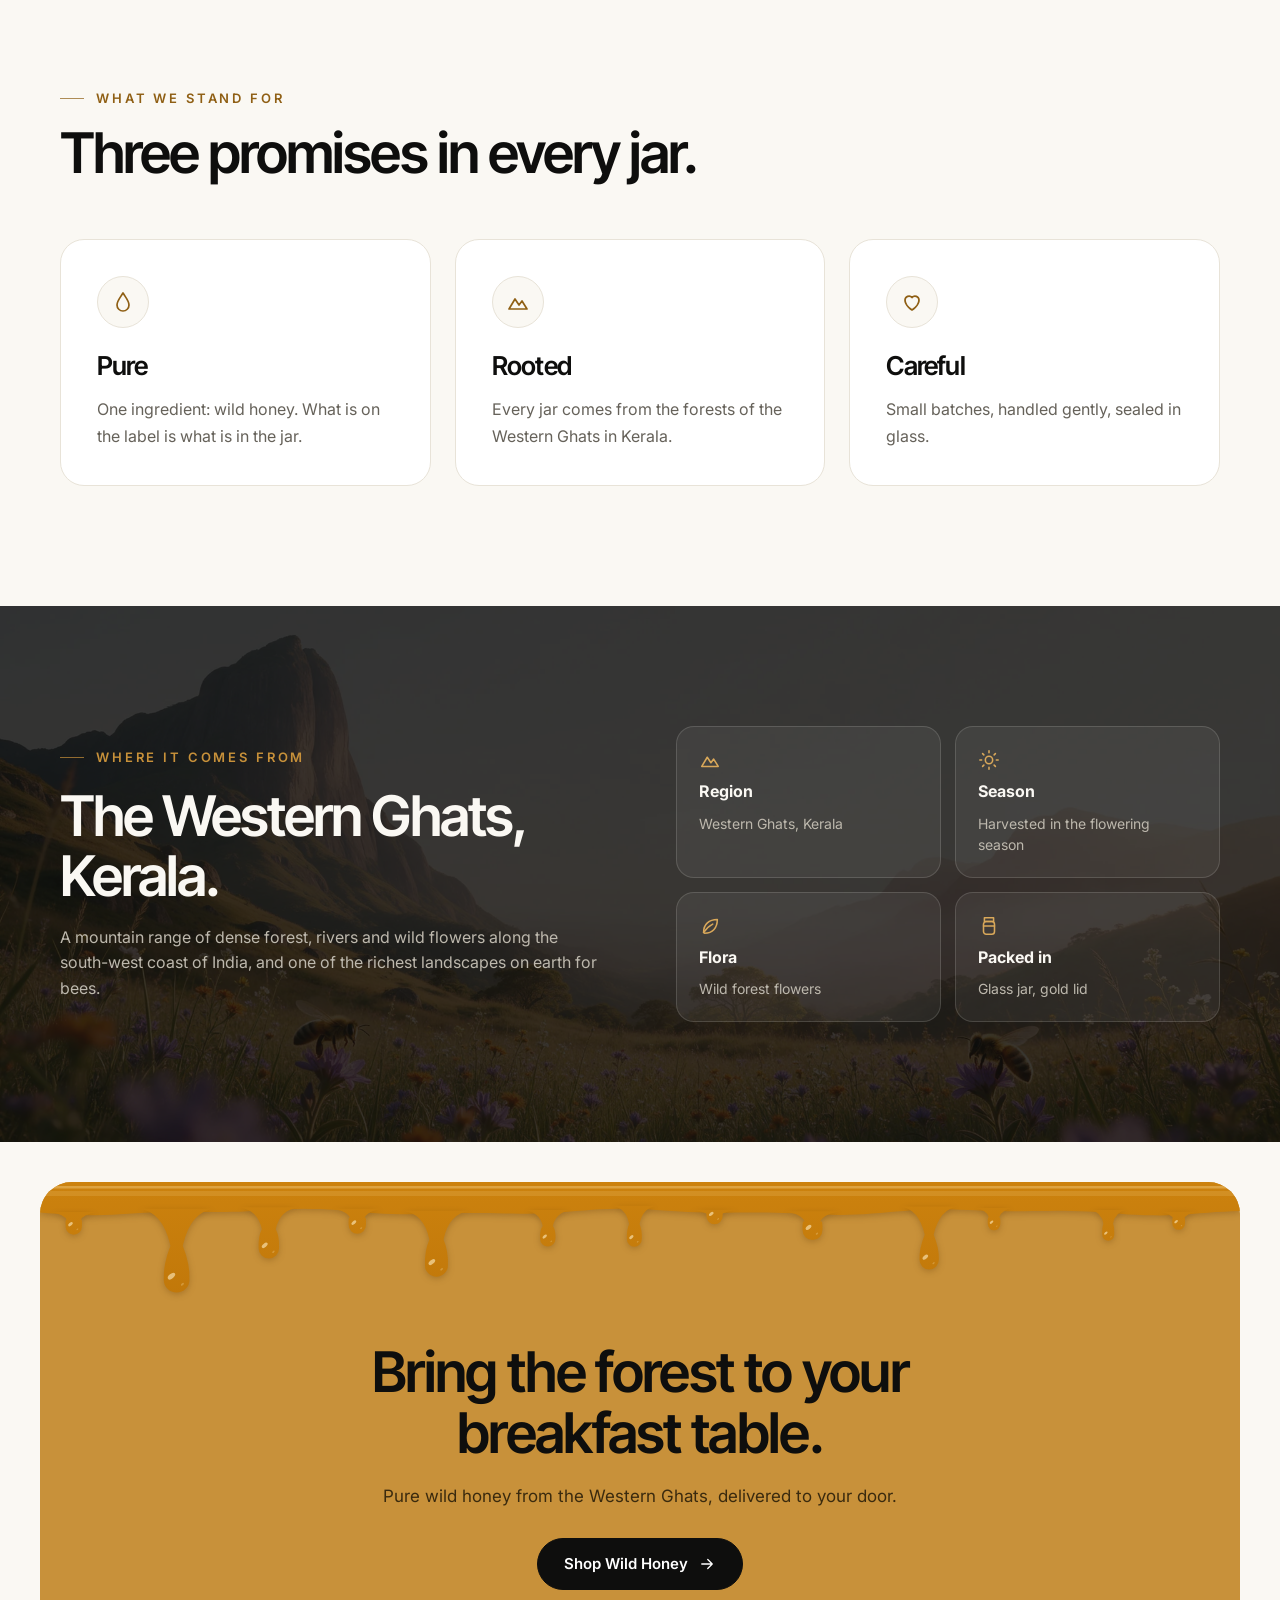
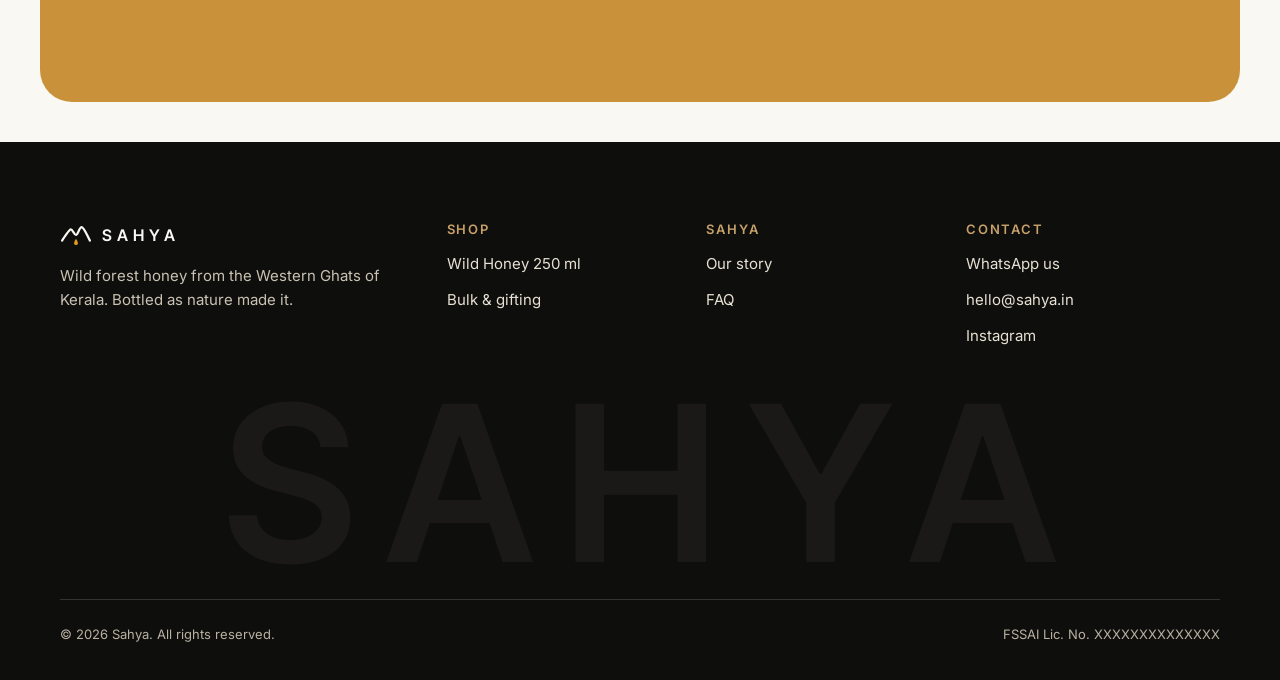
==== commit 1687a606: "Switch to the Ivory & Black colour palette Ivory background, near-black for buttons, dark bands and " ====
--- a/about.html
+++ b/about.html
@@ -5,7 +5,7 @@
   <meta name="viewport" content="width=device-width, initial-scale=1">
   <title>Our story — Sahya</title>
   <meta name="description" content="Sahya is named after the Sahyadri, the Western Ghats of Kerala, where our wild forest honey comes from.">
-  <meta name="theme-color" content="#FBF6EC">
+  <meta name="theme-color" content="#FAF8F3">
   <link rel="icon" href="assets/img/favicon.svg" type="image/svg+xml">
   <meta property="og:type" content="website">
   <meta property="og:title" content="Our story — Sahya">
@@ -15,7 +15,7 @@
   <link rel="preconnect" href="https://fonts.googleapis.com">
   <link rel="preconnect" href="https://fonts.gstatic.com" crossorigin>
   <link rel="stylesheet" href="https://fonts.googleapis.com/css2?family=Inter+Tight:wght@500;600;700&amp;family=Inter:wght@400;500;600&amp;display=swap">
-  <link rel="stylesheet" href="assets/css/style.css?v=202611191050">
+  <link rel="stylesheet" href="assets/css/style.css?v=202611191059">
 </head>
 <body>
 <svg width="0" height="0" style="position:absolute" aria-hidden="true"><symbol id="i-leaf" viewBox="0 0 24 24" fill="none" stroke="currentColor" stroke-width="1.7" stroke-linecap="round" stroke-linejoin="round"><path d="M5 19c0-9 6-14 15-14 0 9-5 15-14 15"/><path d="M5 19c3-4 6-7 10-9"/></symbol><symbol id="i-mountain" viewBox="0 0 24 24" fill="none" stroke="currentColor" stroke-width="1.7" stroke-linecap="round" stroke-linejoin="round"><path d="M3 19l6-10 4 6 3-4 5 8z"/></symbol><symbol id="i-drop" viewBox="0 0 24 24" fill="none" stroke="currentColor" stroke-width="1.7" stroke-linecap="round" stroke-linejoin="round"><path d="M12 3c3 5 6 8 6 12a6 6 0 0 1-12 0c0-4 3-7 6-12z"/></symbol><symbol id="i-jar" viewBox="0 0 24 24" fill="none" stroke="currentColor" stroke-width="1.7" stroke-linecap="round" stroke-linejoin="round"><rect x="6" y="7" width="12" height="14" rx="3"/><path d="M7 3h10v4H7z"/><path d="M6 12h12"/></symbol><symbol id="i-bag" viewBox="0 0 24 24" fill="none" stroke="currentColor" stroke-width="1.7" stroke-linecap="round" stroke-linejoin="round"><path d="M5 8h14l-1 12H6z"/><path d="M9 8V6a3 3 0 0 1 6 0v2"/></symbol><symbol id="i-menu" viewBox="0 0 24 24" fill="none" stroke="currentColor" stroke-width="1.7" stroke-linecap="round" stroke-linejoin="round"><path d="M4 7h16M4 12h16M4 17h16"/></symbol><symbol id="i-close" viewBox="0 0 24 24" fill="none" stroke="currentColor" stroke-width="1.7" stroke-linecap="round" stroke-linejoin="round"><path d="M6 6l12 12M18 6L6 18"/></symbol><symbol id="i-chat" viewBox="0 0 24 24" fill="none" stroke="currentColor" stroke-width="1.7" stroke-linecap="round" stroke-linejoin="round"><path d="M4 18l1.5-4A7.5 7.5 0 1 1 9 17.5z"/></symbol><symbol id="i-truck" viewBox="0 0 24 24" fill="none" stroke="currentColor" stroke-width="1.7" stroke-linecap="round" stroke-linejoin="round"><path d="M3 6h11v10H3zM14 10h4l3 3v3h-7"/><circle cx="7" cy="18" r="1.6"/><circle cx="17" cy="18" r="1.6"/></symbol><symbol id="i-sun" viewBox="0 0 24 24" fill="none" stroke="currentColor" stroke-width="1.7" stroke-linecap="round" stroke-linejoin="round"><circle cx="12" cy="12" r="4"/><path d="M12 2v2M12 20v2M2 12h2M20 12h2M5 5l1.4 1.4M17.6 17.6L19 19M5 19l1.4-1.4M17.6 6.4L19 5"/></symbol><symbol id="i-shield" viewBox="0 0 24 24" fill="none" stroke="currentColor" stroke-width="1.7" stroke-linecap="round" stroke-linejoin="round"><path d="M12 3l7 3v6c0 4-3 7-7 9-4-2-7-5-7-9V6z"/><path d="M9 12l2 2 4-4"/></symbol><symbol id="i-heart" viewBox="0 0 24 24" fill="none" stroke="currentColor" stroke-width="1.7" stroke-linecap="round" stroke-linejoin="round"><path d="M12 20s-7-4.5-7-10a4 4 0 0 1 7-2.5A4 4 0 0 1 19 10c0 5.5-7 10-7 10z"/></symbol><symbol id="i-arrow" viewBox="0 0 24 24" fill="none" stroke="currentColor" stroke-width="1.7" stroke-linecap="round" stroke-linejoin="round"><path d="M5 12h14M13 6l6 6-6 6"/></symbol><symbol id="i-down" viewBox="0 0 24 24" fill="none" stroke="currentColor" stroke-width="1.7" stroke-linecap="round" stroke-linejoin="round"><path d="M12 5v14M6 13l6 6 6-6"/></symbol><symbol id="i-minus" viewBox="0 0 24 24" fill="none" stroke="currentColor" stroke-width="1.7" stroke-linecap="round" stroke-linejoin="round"><path d="M6 12h12"/></symbol><symbol id="i-plus" viewBox="0 0 24 24" fill="none" stroke="currentColor" stroke-width="1.7" stroke-linecap="round" stroke-linejoin="round"><path d="M12 6v12M6 12h12"/></symbol><symbol id="i-spoon" viewBox="0 0 24 24" fill="none" stroke="currentColor" stroke-width="1.7" stroke-linecap="round" stroke-linejoin="round"><ellipse cx="12" cy="7" rx="4" ry="5"/><path d="M12 12v9"/></symbol><symbol id="i-cup" viewBox="0 0 24 24" fill="none" stroke="currentColor" stroke-width="1.7" stroke-linecap="round" stroke-linejoin="round"><path d="M5 9h11v5a5 5 0 0 1-5 5h-1a5 5 0 0 1-5-5z"/><path d="M16 11h2a2 2 0 0 1 0 4h-2"/></symbol><symbol id="i-info" viewBox="0 0 24 24" fill="none" stroke="currentColor" stroke-width="1.7" stroke-linecap="round" stroke-linejoin="round"><circle cx="12" cy="12" r="9"/><path d="M12 11v5M12 8h.01"/></symbol><symbol id="i-check" viewBox="0 0 24 24" fill="none" stroke="currentColor" stroke-width="1.7" stroke-linecap="round" stroke-linejoin="round"><path d="M5 12l5 5L20 7"/></symbol><symbol id="i-instagram" viewBox="0 0 24 24" fill="none" stroke="currentColor" stroke-width="1.7" stroke-linecap="round" stroke-linejoin="round"><rect x="3.5" y="3.5" width="17" height="17" rx="5"/><circle cx="12" cy="12" r="4"/><circle cx="17.2" cy="6.8" r=".8" fill="currentColor"/></symbol><symbol id="i-chev-left" viewBox="0 0 24 24" fill="none" stroke="currentColor" stroke-width="1.7" stroke-linecap="round" stroke-linejoin="round"><path d="M15 5l-7 7 7 7"/></symbol><symbol id="i-chev-right" viewBox="0 0 24 24" fill="none" stroke="currentColor" stroke-width="1.7" stroke-linecap="round" stroke-linejoin="round"><path d="M9 5l7 7-7 7"/></symbol><symbol id="i-play" viewBox="0 0 24 24" fill="none" stroke="currentColor" stroke-width="1.7" stroke-linecap="round" stroke-linejoin="round"><path d="M8 5.5v13l11-6.5z" fill="currentColor"/></symbol><symbol id="i-gift" viewBox="0 0 24 24" fill="none" stroke="currentColor" stroke-width="1.7" stroke-linecap="round" stroke-linejoin="round"><rect x="4" y="9" width="16" height="11" rx="1.5"/><path d="M3 9h18M12 9v11M12 9c-2-4-6-4-6-1.5S10 9 12 9zM12 9c2-4 6-4 6-1.5S14 9 12 9z"/></symbol></svg>
@@ -147,6 +147,6 @@
 </footer>
 
 <div class="toast" role="status" aria-live="polite"><svg aria-hidden="true"><use href="#i-check"/></svg><span class="toast__text"></span></div>
-<script src="assets/js/main.js?v=202611191050" defer></script>
+<script src="assets/js/main.js?v=202611191059" defer></script>
 </body>
 </html>
--- a/assets/css/style.css
+++ b/assets/css/style.css
@@ -5,18 +5,19 @@
 
 /* ---------- 1. Design tokens ---------- */
 :root {
-  --cream: #FBF6EC;
-  --paper: #FFFDF8;
-  --ink: #1E1C18;
-  --ink-soft: #2B2822;
-  --muted: #5E574C;
-  --forest: #1F3A2B;
-  --forest-2: #2F5240;
-  --honey: #E39A1D;
-  --honey-deep: #9A5A06;
-  --honey-tint: #F7E6C4;
-  --line: #E8DFCC;
-  --sage: #C9D2C8;
+  /* Palette: Ivory & Black with a honey-gold accent */
+  --cream: #FAF8F3;
+  --paper: #FFFFFF;
+  --ink: #0E0E0D;
+  --ink-soft: #252421;
+  --muted: #66625A;
+  --forest: #0E0E0D;      /* primary dark (buttons, dark bands, footer) */
+  --forest-2: #2C2B28;    /* hover / secondary dark */
+  --honey: #C8913A;       /* gold accent */
+  --honey-deep: #8F5F14;  /* gold text on light backgrounds */
+  --honey-tint: #F3EBDC;
+  --line: #E8E3D8;
+  --sage: #BDB8AD;        /* muted text on dark */
 
   --font-body: "Inter", system-ui, -apple-system, "Segoe UI", sans-serif;
   --font-head: "Inter Tight", "Inter", system-ui, sans-serif;
@@ -83,7 +84,7 @@
   color: var(--honey-deep);
 }
 .eyebrow::before { content: ""; width: 24px; height: 1.5px; background: currentColor; opacity: .7; }
-.eyebrow--light { color: #F4C25B; }
+.eyebrow--light { color: var(--honey); }
 .h2 { font-size: clamp(34px, 4.4vw, 56px); letter-spacing: -0.035em; }
 .lead { font-size: 17px; line-height: 1.65; color: var(--muted); }
 .section-head { display: flex; flex-direction: column; gap: 14px; margin-bottom: 32px; }
@@ -108,7 +109,7 @@
 .btn--ink { background: var(--ink); color: var(--paper); border-color: var(--ink); }
 .btn--ink:hover { background: var(--forest); border-color: var(--forest); color: var(--paper); }
 .btn--line { background: transparent; color: var(--forest); border-color: var(--forest); }
-.btn--line:hover { background: rgba(31, 58, 43, .08); color: var(--forest); }
+.btn--line:hover { background: rgba(14, 14, 13, .06); color: var(--forest); }
 .btn--white { background: #fff; color: var(--ink); box-shadow: 0 10px 28px rgba(30, 28, 24, .16); }
 .btn--white:hover { color: var(--ink); transform: translateY(-1px); box-shadow: 0 14px 34px rgba(30, 28, 24, .22); }
 .btn--text { height: 52px; padding: 0 16px; color: var(--ink); text-decoration: none; font-weight: 600; font-size: 15px; display: inline-flex; align-items: center; }
@@ -346,6 +347,7 @@
 /* ---------- 9. Process (forest band) ---------- */
 .process { position: relative; overflow: hidden; background: var(--forest); color: var(--cream); }
 .process .h2 { color: var(--cream); }
+.process__ridge path { fill: var(--forest-2); }
 .process__ridge { position: absolute; left: 0; bottom: 0; width: 100%; height: 120px; opacity: .35; pointer-events: none; }
 @media (min-width: 900px) { .process__ridge { height: 200px; } }
 .steps { position: relative; list-style: none; margin: 0; padding: 0; display: grid; gap: 28px; }
@@ -440,9 +442,9 @@
 .footer__brand .logo { color: var(--cream); }
 .footer__brand p { max-width: 320px; font-size: 15px; color: #C9C2B2; }
 .footer__col { display: flex; flex-direction: column; gap: 12px; }
-.footer__col h3 { font-family: var(--font-body); font-size: 13px; letter-spacing: .14em; text-transform: uppercase; color: #E9C887; margin-bottom: 4px; }
+.footer__col h3 { font-family: var(--font-body); font-size: 13px; letter-spacing: .14em; text-transform: uppercase; color: #C8A06A; margin-bottom: 4px; }
 .footer__col a, .footer__col span { color: #E7E1D3; text-decoration: none; font-size: 15px; }
-.footer__col a:hover { color: #F4C25B; }
+.footer__col a:hover { color: #D9A85A; }
 .footer__contact { grid-column: 1 / -1; }
 .footer__bottom {
   display: flex; flex-wrap: wrap; justify-content: space-between; gap: 12px;
@@ -501,7 +503,7 @@
 .size strong { font-size: 16px; }
 .size span { font-size: 12px; color: var(--muted); }
 .size:hover { border-color: #CFC3A8; }
-.size[aria-pressed="true"] { border: 2px solid var(--forest); background: rgba(31, 58, 43, .05); }
+.size[aria-pressed="true"] { border: 2px solid var(--forest); background: rgba(14, 14, 13, .04); }
 .size:disabled { opacity: .55; cursor: not-allowed; }
 .buy-row { display: flex; flex-wrap: wrap; gap: 12px; }
 .stepper { display: flex; align-items: center; height: 54px; border-radius: 999px; border: 1.5px solid var(--line); background: var(--paper); }
@@ -539,7 +541,7 @@
   display: flex; flex-direction: column; gap: 8px; padding: 22px; border-radius: 18px;
   background: rgba(255, 253, 248, .06); border: 1px solid rgba(255, 253, 248, .14);
 }
-.origin__fact svg { width: 22px; height: 22px; color: #F4C25B; }
+.origin__fact svg { width: 22px; height: 22px; color: #D9A85A; }
 .origin__fact strong { font-size: 16px; }
 .origin__fact span { font-size: 14px; color: var(--sage); line-height: 1.5; }
 
@@ -551,7 +553,7 @@
   box-shadow: var(--shadow); opacity: 0; pointer-events: none; transition: opacity .3s, transform .3s var(--ease);
 }
 .toast.is-visible { opacity: 1; transform: translate(-50%, 0); }
-.toast svg { width: 18px; height: 18px; color: #F4C25B; }
+.toast svg { width: 18px; height: 18px; color: #D9A85A; }
 
 
 /* ---------- 18. Refined sections ---------- */
@@ -591,7 +593,7 @@
   font-size: clamp(28px, 3.7vw, 50px); line-height: 1.16; letter-spacing: -0.035em;
   color: var(--ink);
 }
-.statement span { color: #8C8474; }
+.statement span { color: #9A968D; }
 
 /* Photo cards */
 .pcards {
@@ -649,7 +651,7 @@
 .step__num {
   width: auto; height: auto; display: block; border-radius: 0; background: none;
   font-family: var(--font-head); font-size: 52px; font-weight: 500; line-height: 1; letter-spacing: -0.04em;
-  color: #F4C25B;
+  color: var(--honey);
 }
 @media (min-width: 900px) {
   .steps { gap: 40px; }
@@ -699,7 +701,7 @@
   transition: border-color .2s, box-shadow .2s, transform .2s;
 }
 .bundle:hover { border-color: #CFC3A8; transform: translateY(-2px); }
-.bundle[aria-pressed="true"] { border: 2px solid var(--forest); box-shadow: 0 12px 30px rgba(31, 58, 43, .14); }
+.bundle[aria-pressed="true"] { border: 2px solid var(--forest); box-shadow: 0 12px 30px rgba(14, 14, 13, .14); }
 .bundle__tag {
   position: absolute; top: -12px; left: 50%; transform: translateX(-50%); white-space: nowrap;
   padding: 4px 10px; border-radius: 8px; background: var(--forest); color: var(--paper);
